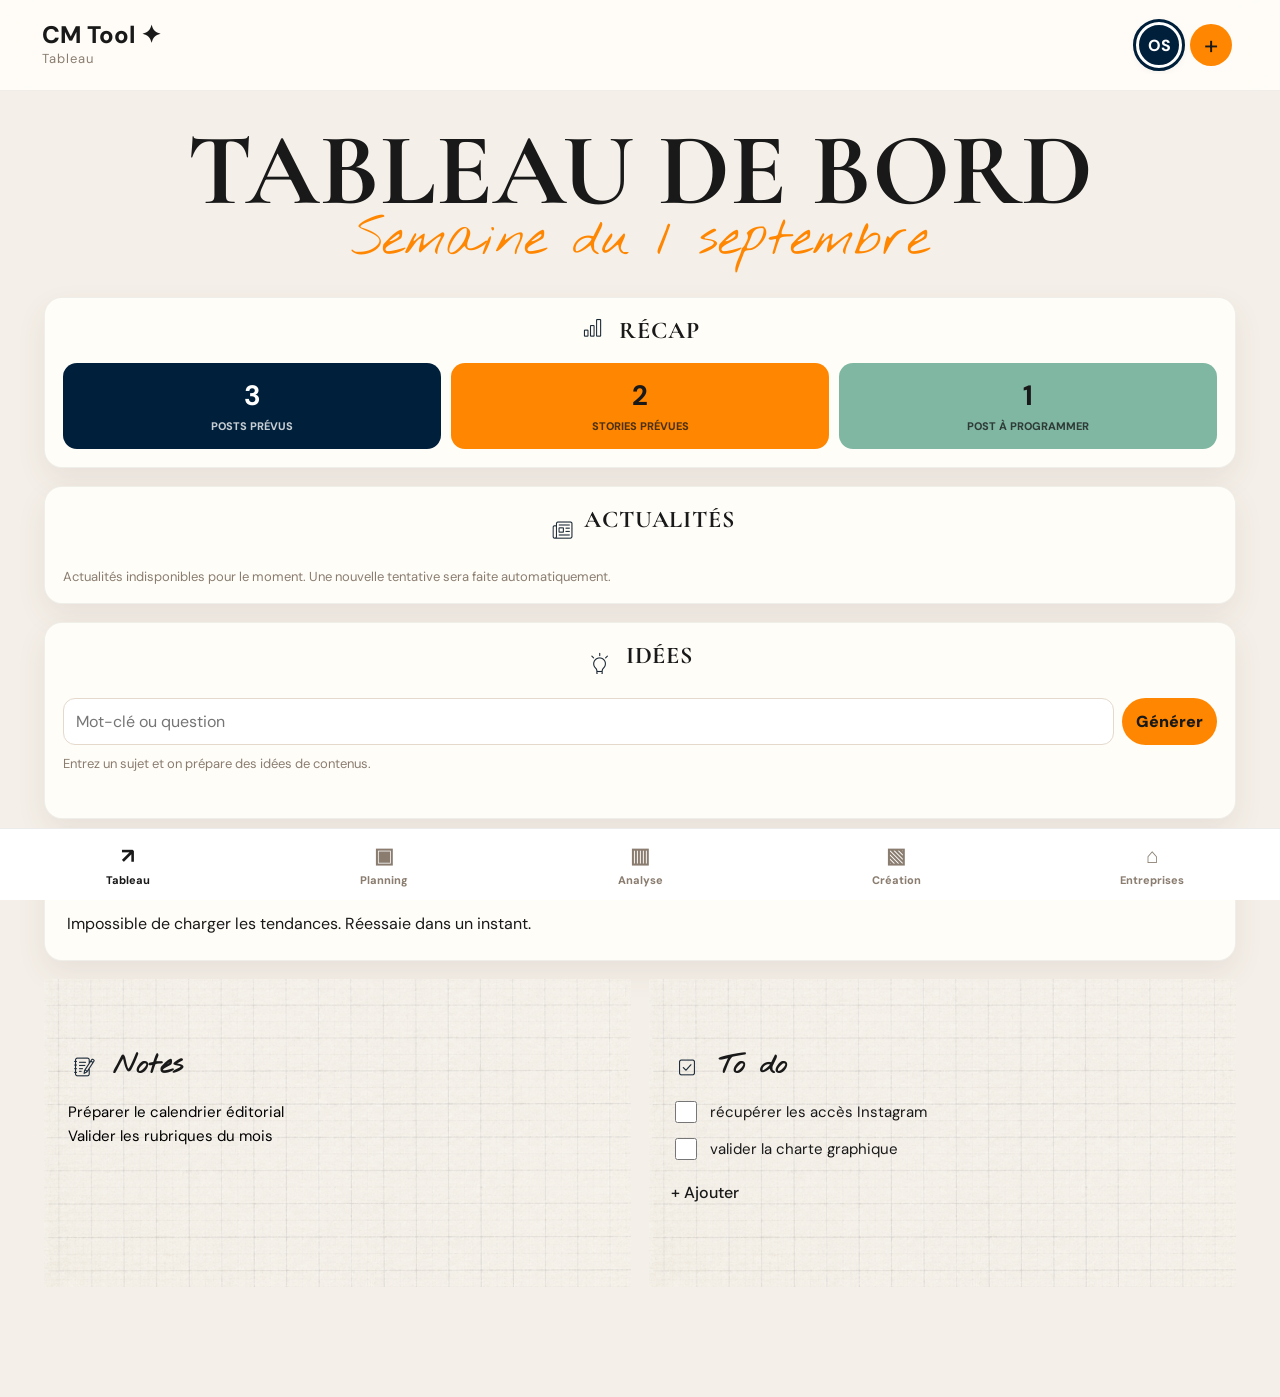
==== index.html @ 56afc74e "Connect ideas and screenshot analysis to authenticated Cloud Run API" ====
<!doctype html>
<html lang="fr">
<head>
  <meta charset="utf-8">
  <meta name="viewport" content="width=device-width, initial-scale=1, viewport-fit=cover">
  <title>CM Tool - Cliente V1</title>
  <link rel="preconnect" href="https://fonts.googleapis.com">
  <link rel="preconnect" href="https://fonts.gstatic.com" crossorigin>
  <link href="https://fonts.googleapis.com/css2?family=Bebas+Neue&family=Cormorant+Garamond:wght@500;600;700&family=DM+Sans:wght@400;500;700;800&family=Nothing+You+Could+Do&display=swap" rel="stylesheet">
  <style>
    :root{
      --cream:#f4efe8;
      --paper:#fffdf8;
      --ink:#19130f;
      --muted:#8a7d70;
      --line:#e5d9cc;
      --accent:#d2740b;
      --accent2:#f36f65;
      --green:#5c6f4d;
      --radius:18px;
      --nav:72px;
    }
    *{box-sizing:border-box}
    body{margin:0;background:var(--cream);color:var(--ink);font-family:"DM Sans",sans-serif;min-height:100dvh}
    button,input,textarea,select{font:inherit}
    button{cursor:pointer}
    .app{min-height:100dvh;padding-bottom:calc(var(--nav) + env(safe-area-inset-bottom))}
    .topbar{position:sticky;top:0;z-index:30;background:rgba(255,253,248,.92);backdrop-filter:blur(18px);border-bottom:1px solid rgba(0,0,0,.06);padding:16px clamp(16px,4vw,42px);display:flex;align-items:center;gap:16px;justify-content:space-between}
    .brand strong{display:block;font-size:24px;line-height:1;font-weight:800}
    .brand span{font-family:"DM Sans",monospace;color:var(--muted);font-size:13px;letter-spacing:.08em}
    .client-switcher{display:flex;align-items:center;gap:8px;overflow:auto;max-width:56vw}
    .client-pill{width:46px;height:46px;border-radius:50%;border:3px solid transparent;background:#ddd;color:#fff;font-weight:800;display:grid;place-items:center;flex:0 0 auto;box-shadow:0 2px 10px rgba(0,0,0,.08)}
    .client-pill.active{border-color:#fff;outline:3px solid var(--accent)}
    .add-client{width:42px;height:42px;border-radius:50%;border:1px dashed var(--accent);background:#fff;color:var(--accent);font-size:26px;line-height:1}
    .page{display:none;padding:22px clamp(16px,4vw,44px) 38px}
    .page.active{display:block}
    .hero-title{margin:16px 0 22px;text-align:center}
    .hero-title h1{font-family:"Cormorant Garamond",serif;font-size:clamp(52px,8vw,104px);letter-spacing:0;margin:0;line-height:.82;text-transform:uppercase}
    .hero-title p{font-family:"Nothing You Could Do",cursive;color:var(--accent2);font-size:clamp(28px,5vw,52px);margin:-8px 0 0}
    .grid{display:grid;gap:18px}
    .dashboard-grid{grid-template-columns:minmax(0,1fr);align-items:start}
    .dashboard-grid>div{min-width:0}
    .idea-config{display:none}
    .news-chip{display:flex;flex-direction:column;gap:8px;text-decoration:none;flex:0 0 290px;white-space:normal!important}
    .news-chip small{font-weight:400;font-size:12px}
    .news-title{display:flex;align-items:flex-start;gap:8px;border:1px solid currentColor;border-radius:8px;padding:8px 10px;font-size:14px;line-height:1.4;overflow-wrap:anywhere}
    .news-icon{flex:0 0 18px;font-size:18px;line-height:1.1}
    .news-description{font-size:13px;font-weight:400;line-height:1.5;overflow-wrap:anywhere}
    .news-chip:focus-visible{outline:2px solid var(--accent);outline-offset:2px}
    .news-status{font-size:13px;color:var(--muted);margin:10px 0 0}
    .card{background:var(--paper);border:1px solid rgba(0,0,0,.06);border-radius:var(--radius);padding:18px;box-shadow:0 12px 30px rgba(88,66,45,.08)}
    .card h2,.card h3{font-family:"Cormorant Garamond",serif;text-transform:uppercase;letter-spacing:.04em;margin:0 0 14px;text-align:center;font-size:24px}
    .recap{display:grid;grid-template-columns:repeat(3,1fr);gap:10px}
    .metric{background:#efe6de;border-radius:14px;padding:14px;text-align:center}
    .metric strong{display:block;font-size:28px;color:var(--accent)}
    .metric span{font-size:11px;text-transform:uppercase;color:var(--muted);font-weight:800}
    .news-row{display:flex;gap:10px;overflow:auto;padding-bottom:5px}
    .news-chip{white-space:nowrap;border-radius:8px;padding:10px 14px;background:#f3dfcd;color:#67472c;font-weight:800;font-size:14px}
    .ideas-box{display:grid;gap:10px}
    .idea-actions{display:grid;grid-template-columns:1fr auto;gap:8px}
    .idea-status{min-height:18px;color:var(--muted);font-size:12px;font-weight:700}
    .idea-results{display:grid;gap:9px}
    .idea-config{border-top:1px dashed rgba(0,0,0,.14);padding-top:8px}
    .idea-config summary{cursor:pointer;color:var(--muted);font-size:12px;font-weight:900;text-transform:uppercase}
    .idea-config .input{margin-top:8px;font-size:12px}
    .idea-card{background:#f3dfcd;border-radius:14px;padding:12px;color:#3d2d21}
    .idea-card h3{font-family:"DM Sans";font-size:14px;text-transform:none;text-align:left;margin:0 0 6px;line-height:1.15}
    .idea-card p{font-size:12px;color:#6b5848;margin:0 0 10px;line-height:1.25}
    .idea-card .small-btn{padding:8px 11px;font-size:12px;background:var(--accent)}
    .trend-strip{display:flex;gap:14px;overflow:auto;padding:10px 4px 8px}
    .trend-card{min-width:218px;background:#fff;border-radius:16px;padding:8px;position:relative;box-shadow:0 10px 26px rgba(0,0,0,.1)}
    .trend-card img{width:100%;height:112px;object-fit:cover;border-radius:12px;display:block}
    .trend-num{position:absolute;top:0;left:12px;transform:translateY(-35%);width:32px;height:32px;border-radius:50%;background:var(--green);color:#fff;display:grid;place-items:center;font-weight:900}
    .trend-card h3{text-align:left;font-family:"DM Sans";font-size:15px;text-transform:none;line-height:1.12;margin:12px 4px 8px}
    .trend-meta{display:flex;gap:6px;flex-wrap:wrap;margin:0 4px 10px}
    .social{display:inline-flex;align-items:center;gap:5px;background:#8b7563;color:#fff;border-radius:999px;padding:5px 8px;font-size:11px;font-weight:800}
    .social img{width:14px;height:14px;object-fit:contain;border-radius:0}
    .small-btn{border:none;border-radius:999px;background:#f6b25c;color:#fff;font-weight:900;padding:10px 14px}
    .notes-pair{display:grid;grid-template-columns:1fr 1fr;gap:18px}
    .paper-note{position:relative;min-height:260px;background:#fbf7ef url("assets/company-note-paper-v2.png") center/cover;border-radius:2px;padding:40px 22px 24px;overflow:hidden}
    .paper-note h3{font-size:27px;margin-bottom:14px}
    .paper-note textarea{width:100%;height:160px;border:none;background:transparent;resize:none;font-family:"Nothing You Could Do",cursive;font-size:24px;line-height:1.4;outline:none}
    .todo-line{display:flex;align-items:center;gap:10px;font-family:"Nothing You Could Do",cursive;font-size:23px;margin:9px 0}
    .todo-line input{width:22px;height:22px}
    .planner-tabs{display:flex;justify-content:center;gap:8px;margin:8px 0 18px}
    .tab{border:1px solid var(--line);background:#fff;border-radius:999px;padding:10px 16px;font-weight:800;color:var(--muted)}
    .tab.active{background:var(--accent);color:#fff;border-color:var(--accent)}
    .day-planner{display:grid;grid-template-columns:repeat(4,1fr);gap:14px}
    .plan-col{background:#fff;border-radius:16px;padding:14px;min-height:230px;border:1px solid var(--line)}
    .plan-col h3{text-align:left;margin-bottom:10px}
    .plan-item{background:#f5b94c;color:#fff;border-radius:8px;padding:8px 10px;margin-bottom:8px;font-weight:800;font-size:14px}
    .plan-item.rdv{background:#7f87c8}.plan-item.story{background:#f19aa3}.plan-item.video{background:#638c74}
    .add-bar{display:grid;grid-template-columns:1fr 1fr 1fr auto;gap:8px;margin:16px 0}
    .input{border:1px solid var(--line);border-radius:12px;background:#fff;padding:12px;min-width:0}
    .analysis-shell{max-width:1180px;margin:0 auto}
    .upload-zone{background:#e8ded5;border-radius:18px;padding:16px;margin-bottom:16px}
    .report-strip{display:grid;gap:22px}
    .report-slide{position:relative;aspect-ratio:16/9;background:#fff;margin:0 auto;width:min(100%,980px);overflow:hidden;border-radius:4px;box-shadow:0 18px 42px rgba(0,0,0,.14);color:#00354d}
    .report-bar{height:64px;background:#00354d;display:flex;align-items:center;padding:0 28px}
    .report-logo{max-width:230px;max-height:42px;object-fit:contain;filter:brightness(0) invert(1)}
    .report-body{padding:28px 38px}
    .report-title{font-size:44px;line-height:.95;font-weight:900;color:#f78913;margin:0 0 18px}
    .report-title em{font-size:24px}
    .report-cover{display:grid;grid-template-columns:1.15fr .85fr;height:calc(100% - 64px);align-items:center}
    .cover-pill{border:3px solid #00354d;border-radius:999px;padding:18px 36px;text-align:center;font-size:42px;font-weight:900;letter-spacing:.03em}
    .cover-month{font-size:34px;text-align:center;margin:20px 0 26px}
    .cover-tag{display:inline-block;background:#f78913;color:#fff;border-radius:18px;transform:rotate(-2deg);padding:18px 34px;font-size:43px;font-style:italic}
    .cover-phone{width:210px;height:360px;border:14px solid #2d3740;border-radius:34px;transform:rotate(-7deg);background:linear-gradient(#fff,#f5f5f5);justify-self:center;box-shadow:0 16px 26px rgba(0,0,0,.18);display:grid;place-items:center;text-align:center;font-weight:900;color:#00354d;padding:16px}
    .report-metrics{display:grid;grid-template-columns:1fr 1fr;gap:40px 62px}
    .report-stat strong{font-size:64px;line-height:1;color:#00354d;margin-right:10px}
    .report-stat b{font-size:22px;color:#00354d}
    .report-stat p{font-size:19px;line-height:1.25;margin:14px 0 0;color:#00354d}
    .report-stat .green{color:#00b765;font-weight:900}
    .report-kpis{display:grid;grid-template-columns:1fr 1fr;gap:30px 56px}
    .report-kpi strong{font-size:58px;line-height:1;color:#00354d;margin-right:8px}
    .report-kpi b{font-size:22px}
    .report-kpi ul{font-size:19px;line-height:1.35;margin:18px 0 0}
    .report-posts{display:grid;grid-template-columns:repeat(3,1fr);gap:24px;margin-top:14px}
    .report-post{border:2px solid #00354d;min-height:330px;padding:14px 12px 12px;position:relative;background:#fff}
    .report-post-top{display:flex;align-items:center;gap:8px;font-weight:800;margin-bottom:12px;font-size:13px}
    .report-post-top img{width:34px;height:34px;object-fit:contain}
    .report-post-image{height:150px;background:#d9e8f2;border-radius:2px;display:grid;place-items:center;color:#00354d;font-weight:900;text-align:center;padding:10px}
    .views-badge{position:absolute;top:66px;left:50%;transform:translateX(-50%);background:#00354d;color:#fff;border-radius:999px;padding:6px 14px;font-size:20px;font-weight:900;font-style:italic;white-space:nowrap}
    .post-name{display:inline-block;background:#f78913;color:#fff;border-radius:999px;padding:7px 12px;font-size:14px;font-style:italic;margin:10px 0}
    .post-numbers{color:#f78913;font-weight:800;font-size:13px;line-height:1.55}
    .report-comment{display:grid;grid-template-columns:1fr 1fr;gap:24px}
    .comment-box{border-left:8px solid #f78913;background:#f7f3ee;border-radius:10px;padding:22px;font-size:22px;line-height:1.35}
    .report-editable{outline:none;border-radius:6px}
    .report-editable:focus{box-shadow:0 0 0 2px rgba(247,137,19,.45);background:rgba(247,137,19,.06)}
    .creation-layout{display:grid;grid-template-columns:minmax(280px,420px) 1fr;gap:18px;align-items:start}
    .tools{display:flex;flex-wrap:wrap;gap:8px;background:#fff;border-radius:18px;padding:14px}
    .canvas-wrap{display:grid;place-items:center;min-height:calc(100dvh - 210px)}
    .canvas{position:relative;background:linear-gradient(135deg,#bcecff,#ffd0e8 45%,#fff2a9);width:min(72vw,520px);aspect-ratio:4/5;overflow:hidden;box-shadow:0 16px 44px rgba(0,0,0,.2);touch-action:none}
    .canvas.reel{aspect-ratio:9/16;width:min(56vw,380px)}
    .element{position:absolute;left:20%;top:20%;transform-origin:center;user-select:none;touch-action:none}
    .element.selected{outline:2px dashed rgba(255,255,255,.9);outline-offset:4px}
    .element .x{position:absolute;right:-14px;top:-14px;width:26px;height:26px;border-radius:50%;border:0;background:#111;color:#fff;display:none}
    .element.selected .x{display:block}
    .el-img img{width:180px;display:block;filter:drop-shadow(0 10px 10px rgba(0,0,0,.28))}
    .el-text{font-family:"Bebas Neue";font-size:44px;color:#fff;text-align:center;text-shadow:0 4px 0 rgba(0,0,0,.45),0 8px 18px rgba(0,0,0,.4);min-width:110px}
    .company-layout{display:grid;grid-template-columns:repeat(2,minmax(0,1fr));gap:14px;max-width:880px;margin:0 auto}
    .pin-card{break-inside:avoid;background:#fff;border-radius:18px;overflow:hidden;box-shadow:0 10px 22px rgba(0,0,0,.08)}
    .pin-card img{width:100%;height:auto;display:block}
    .company-logo-card{padding:18px;display:grid;place-items:center;min-height:120px}
    .company-logo-card img{max-width:78%;max-height:110px;object-fit:contain}
    .company-note-card{grid-column:span 1;background:#fff;padding:12px}
    .company-note-inner{background:url("assets/company-note-paper-v2.png") center/cover;min-height:220px;padding:34px 22px;border-radius:8px}
    .company-note-inner textarea{border:none;background:transparent;width:100%;height:150px;resize:none;outline:none;font-family:"Nothing You Could Do";font-size:24px}
    .company-note-preview{font-family:"Nothing You Could Do";font-size:23px;line-height:1.35;white-space:pre-line;max-height:132px;overflow:hidden}
    .note-more{border:0;background:rgba(255,255,255,.72);border-radius:999px;padding:4px 13px;margin-top:8px;font-weight:900;color:var(--accent);box-shadow:0 4px 12px rgba(0,0,0,.08)}
    .large-textarea{width:100%;min-height:360px;border:1px solid var(--line);border-radius:16px;background:#fff;padding:16px;resize:vertical;line-height:1.5;outline:none}
    .swatches{display:flex;gap:12px;justify-content:center;padding:20px;flex-wrap:wrap}
    .swatch{width:54px;height:54px;border-radius:50%;border:0}
    .keyword-card{padding:24px;background:var(--accent);color:#fff;text-align:center}
    .keyword-card h3{color:#fff}
    .keyword-list{display:flex;gap:8px;justify-content:center;flex-wrap:wrap}
    .keyword-list span{background:rgba(255,255,255,.18);border-radius:999px;padding:8px 12px;font-weight:900;font-size:13px}
    .content-sheet{width:min(820px,calc(100% - 24px));max-height:90dvh;padding:24px;border:0;border-radius:8px;background:#fff;box-sizing:border-box;overflow:auto}
    .content-sheet::backdrop{background:#0006}
    .legacy-sheet{background:#f7f3ed;width:min(680px,calc(100% - 24px))}
    .legacy-sheet header{margin-bottom:14px}.legacy-hero{background:#9a3f4a;border-radius:14px;padding:16px;margin-bottom:12px;color:white}
    .legacy-top{display:flex;justify-content:space-between;gap:12px;align-items:flex-start}.legacy-top h2{font-size:18px;line-height:1.3;overflow-wrap:anywhere}
    .legacy-top button{background:#bd6809;color:#fff;border:0;border-radius:20px;padding:7px 11px;white-space:nowrap}
    .legacy-progress{display:flex;justify-content:space-between;margin-top:16px}.legacy-progress span{font-size:10px;opacity:.55;display:flex;align-items:center;flex-direction:column;gap:5px}.legacy-progress i{display:block;width:8px;height:8px;border:2px solid #fff8;border-radius:50%}.legacy-progress .active{opacity:1}.legacy-progress .active i{background:white}
    .legacy-grid{display:grid;grid-template-columns:repeat(2,minmax(0,1fr));gap:10px;margin-bottom:12px}
    .legacy-block{padding:14px 13px;border-radius:14px;color:#fff;min-width:0}.legacy-block.music{background:#2f4731}.legacy-block.caption{background:#bd6809}.legacy-block.capcut{background:#9a3f4a}.legacy-block.story{background:#3d1419}
    .legacy-sheet label{display:block;font-size:11px;font-weight:700}.legacy-sheet textarea{display:block;width:100%;box-sizing:border-box;font:inherit;font-size:13px;line-height:1.5;resize:vertical;margin-top:8px;border:1px solid #ddd;border-radius:5px;padding:8px;color:#222;background:#fff}
    .legacy-block textarea{background:transparent;color:white;border-color:#ffffff55}.legacy-block button{display:block;width:100%;margin-top:8px;padding:7px;border:0;border-radius:8px;background:#0003;color:#fff;cursor:pointer}
    .legacy-full,.legacy-plans{background:#fff;border:1.5px solid #e0d9d2;border-radius:14px;padding:14px 16px;margin-bottom:12px}.legacy-plans h3{font-size:12px;margin:0 0 12px}
    .legacy-plan{display:flex;align-items:flex-start;gap:12px;background:#f7f3ed;border-radius:10px;padding:11px;margin-bottom:8px}.legacy-plan>div{min-width:0;flex:1}.legacy-plan input{width:24px;height:24px;accent-color:#bd6809;flex-shrink:0}.legacy-plan textarea{margin:0}.legacy-plan select{margin-top:6px;max-width:100%;border:0;background:transparent;font-size:11px}
    .content-sheet header,.content-sheet footer{display:flex;justify-content:space-between;align-items:center;gap:12px}
    .content-sheet h2{margin:0;font-size:26px}.content-sheet header p{margin:8px 0 20px}
    .content-fields{display:grid;grid-template-columns:minmax(0,1fr);gap:16px}
    .content-fields label{display:flex;flex-direction:column;gap:6px;font-size:14px;min-width:0}
    .content-fields input,.content-fields textarea,.content-fields select{width:100%;min-width:0;box-sizing:border-box;font:inherit;border:1px solid #ccc;border-radius:5px;padding:10px;background:#fff;color:#222}
    .content-fields textarea{resize:vertical}.content-fields [data-formats]{display:contents}.content-fields [hidden]{display:none!important}
    .content-sheet footer{margin-top:20px;justify-content:flex-end}.content-error{color:#a32020}
    .content-calendar.month{display:grid;grid-template-columns:repeat(7,minmax(0,1fr));background:#fff}
    .content-day{min-width:0;padding:8px;border:1px solid #eee;overflow-wrap:anywhere}.content-day .plan-item{font:inherit;font-size:13px;overflow-wrap:anywhere;margin-top:8px}
    .content-calendar.week .content-day{display:grid;grid-template-columns:100px minmax(0,1fr);gap:16px}
    @media(max-width:600px){.content-fields{grid-template-columns:1fr}.content-sheet{padding:16px}.content-calendar.month{min-width:600px}#planning-view{overflow-x:auto}.content-calendar.week .content-day{grid-template-columns:65px minmax(0,1fr)}}
    .modal-backdrop{position:fixed;inset:0;background:rgba(25,19,15,.38);display:none;align-items:center;justify-content:center;z-index:90;padding:18px}
    .modal-backdrop.open{display:flex}
    .client-modal{width:min(720px,100%);max-height:min(86dvh,760px);overflow:auto;background:#fffdf8;border-radius:22px;padding:22px;box-shadow:0 24px 70px rgba(0,0,0,.28)}
    .modal-head{display:flex;align-items:flex-start;justify-content:space-between;gap:12px;margin-bottom:14px}
    .modal-head h2{font-family:"Cormorant Garamond";font-size:36px;line-height:1;margin:0;text-transform:uppercase}
    .modal-close{width:38px;height:38px;border-radius:50%;border:0;background:#efe6de;font-size:24px}
    .modal-grid{display:grid;grid-template-columns:1fr 1fr;gap:12px}
    .field{display:grid;gap:6px}
    .field.full{grid-column:1/-1}
    .field label{font-size:12px;font-weight:900;text-transform:uppercase;color:var(--muted)}
    .file-input{background:#fff;border:1px dashed var(--line);border-radius:14px;padding:14px;color:var(--muted)}
    .modal-colors{display:flex;gap:10px}
    .modal-colors input{width:54px;height:54px;border-radius:50%;border:0}
    .modal-actions{display:flex;justify-content:flex-end;gap:10px;margin-top:16px}
    .bottom-nav{position:fixed;bottom:0;left:0;right:0;height:var(--nav);background:#fff;border-top:1px solid rgba(0,0,0,.08);display:grid;grid-template-columns:repeat(5,1fr);z-index:40;padding-bottom:env(safe-area-inset-bottom)}
    .nav-btn{border:none;background:transparent;color:var(--muted);font-size:11px;font-weight:800;display:grid;place-items:center;align-content:center;gap:3px}
    .nav-btn.active{color:var(--accent)}
    .nav-btn span:first-child{font-size:21px}
    @media(max-width:800px){
      .topbar{padding:14px 16px}.client-switcher{max-width:52vw}.client-pill{width:38px;height:38px;font-size:12px}
      .page{padding:14px 14px 28px}.dashboard-grid,.creation-layout{grid-template-columns:1fr}.recap{grid-template-columns:repeat(3,minmax(0,1fr))}
      .day-planner{grid-template-columns:1fr}.add-bar{grid-template-columns:1fr 1fr}.add-bar button{grid-column:span 2}
      .notes-pair{grid-template-columns:1fr 1fr;gap:10px}.paper-note{min-height:220px;padding:34px 14px 18px}.paper-note textarea,.todo-line{font-size:20px}
      .report-slide{width:100%;aspect-ratio:16/9;min-height:0}.report-bar{height:34px;padding:0 14px}.report-logo{max-width:150px;max-height:23px}.report-body{padding:14px 18px}.report-cover{grid-template-columns:1.1fr .9fr;gap:12px}.cover-pill{font-size:19px;padding:8px 12px;border-width:2px}.cover-month{font-size:18px;margin:10px 0 14px}.cover-tag{font-size:19px;padding:9px 14px;border-radius:10px}.cover-phone{width:92px;height:160px;border-width:7px;border-radius:18px;font-size:10px}.report-title{font-size:24px;margin-bottom:10px}.report-title em{font-size:14px}.report-metrics,.report-kpis{grid-template-columns:1fr 1fr;gap:14px 20px}.report-stat strong,.report-kpi strong{font-size:30px}.report-stat b,.report-kpi b{font-size:12px}.report-stat p,.report-kpi ul{font-size:10px;margin-top:7px}.report-posts{grid-template-columns:repeat(3,1fr);gap:8px;margin-top:6px}.report-post{min-height:190px;padding:7px 5px;border-width:1px}.report-post-top{font-size:8px;margin-bottom:7px;gap:4px}.report-post-top img{width:18px;height:18px}.report-post-image{height:74px;font-size:9px;padding:5px}.views-badge{top:38px;font-size:10px;padding:3px 7px}.post-name{font-size:8px;padding:4px 6px;margin:6px 0}.post-numbers{font-size:8px;line-height:1.35}.report-comment{grid-template-columns:1fr 1fr;gap:10px}.comment-box{font-size:12px;padding:12px;border-left-width:4px}
      .canvas{width:100%;max-width:430px}.canvas.reel{width:min(76vw,330px)}
      .company-layout{grid-template-columns:1fr 1fr;gap:10px}.company-note-card{grid-column:span 1}.company-note-inner{min-height:170px;padding:22px 14px}.company-note-inner textarea{font-size:20px}
      .modal-grid{grid-template-columns:1fr}.client-modal{padding:18px}.modal-actions{flex-direction:column}.modal-actions button{width:100%}
      .swatch{width:42px;height:42px}.hero-title h1{font-size:48px}.hero-title p{font-size:30px}
    }

    /* Company palette: readable text stays neutral; accents follow the company. */
    :root{--ink:#191919}
    .hero-title p{color:var(--client-2)}
    .small-btn,.tab.active{background:var(--client-2);color:var(--on-client-2);border-color:var(--client-2)}
    .add-client{background:var(--client-2);color:var(--on-client-2);border:0}
    .metric{background:color-mix(in srgb,var(--client-3) 25%,var(--paper))}
    .metric strong,.nav-btn.active{color:var(--ink)}
    .news-chip{background:color-mix(in srgb,var(--client-3) 20%,var(--paper));color:var(--ink)}
    .idea-card{background:color-mix(in srgb,var(--client-1) 9%,var(--paper));color:var(--ink)}
    .idea-card p{color:var(--ink)}
    .idea-card .small-btn{background:var(--client-1);color:var(--on-client-1)}
    .news-title{align-items:center;border-color:color-mix(in srgb,var(--client-3) 55%,transparent)}
    .heading-picto{margin-right:9px}
    .swatches{background:none;box-shadow:none;align-self:center;padding:16px 0;gap:14px}
    input.swatch,.modal-colors input{appearance:none;-webkit-appearance:none;width:48px;height:48px;min-width:0;flex:0 0 48px;padding:0;border:0;border-radius:50%;overflow:hidden;background:transparent;cursor:pointer}
    input.swatch::-webkit-color-swatch-wrapper,.modal-colors input::-webkit-color-swatch-wrapper{padding:0}
    input.swatch::-webkit-color-swatch,.modal-colors input::-webkit-color-swatch{border:0;border-radius:50%}
    input.swatch::-moz-color-swatch,.modal-colors input::-moz-color-swatch{border:0;border-radius:50%}
    input.swatch:focus-visible{outline:2px solid var(--ink);outline-offset:4px}
    @media(max-width:600px){.swatches{gap:10px}input.swatch{width:36px;height:36px;flex-basis:36px}}

    .metric:nth-child(3n+1),.news-chip:nth-child(3n+1){--tile-color:var(--client-1);--tile-ink:var(--on-client-1)}
    .metric:nth-child(3n+2),.news-chip:nth-child(3n+2){--tile-color:var(--client-2);--tile-ink:var(--on-client-2)}
    .metric:nth-child(3n),.news-chip:nth-child(3n){--tile-color:var(--client-3);--tile-ink:var(--on-client-3)}
    .metric,.news-chip{background:var(--tile-color);color:var(--tile-ink)}
    .metric strong,.metric span{color:var(--tile-ink)}
    .metric span{opacity:.78}
    .news-title{border-color:color-mix(in srgb,var(--tile-ink) 30%,transparent)}
    .idea-results[hidden],#ideas-toggle[hidden]{display:none}
    #ideas-toggle{justify-self:start;background:transparent;color:var(--ink);border:1px solid var(--line)}
    .legacy-hero,.legacy-block{color:var(--ink)}
    .legacy-hero,.legacy-block.capcut{background:color-mix(in srgb,var(--client-1) 22%,var(--paper))}
    .legacy-block.music,.legacy-block.story{background:color-mix(in srgb,var(--client-3) 35%,var(--paper))}
    .legacy-block.caption{background:color-mix(in srgb,var(--client-2) 28%,var(--paper))}
    .legacy-top button,.legacy-block button{background:var(--client-2);color:var(--on-client-2)}
    .legacy-block textarea{color:var(--ink);border-color:#19191930;background:#ffffff55}
    .legacy-progress i{border-color:var(--ink)}
    .legacy-progress .active i{background:var(--ink)}
    .legacy-plan{background:color-mix(in srgb,var(--client-3) 15%,var(--paper))}
    .legacy-plan input{accent-color:var(--client-2)}

    .legacy-hero,.legacy-block.capcut{background:var(--client-1);color:var(--on-client-1)}
    .legacy-block.music,.legacy-block.story{background:var(--client-3);color:var(--on-client-3)}
    .legacy-block.caption{background:var(--client-2);color:var(--on-client-2)}
    .legacy-sheet textarea,.legacy-block textarea{background:transparent;color:inherit;border:0;border-radius:0;padding:8px 0;box-shadow:none;outline:none}
    .legacy-sheet textarea:focus-visible{outline:1px dashed currentColor;outline-offset:3px}
    .legacy-full,.legacy-plans{border:0}
    .legacy-plan{background:transparent;border:0;padding:10px 0}
    .legacy-block button{background:transparent;color:inherit;text-align:left;padding:7px 0;text-decoration:underline;text-underline-offset:3px;width:auto}
    .legacy-progress{display:grid;grid-template-columns:repeat(4,1fr);position:relative;gap:0;margin-top:24px;padding-top:0}
    .legacy-progress::before,.legacy-progress::after{content:'';position:absolute;top:6px;left:12.5%;height:3px;background:currentColor;width:75%;opacity:.22}
    .legacy-progress::after{width:calc(var(--progress) * .75);opacity:1}
    .legacy-progress button{position:relative;z-index:1;background:transparent;border:0;color:inherit;font-size:11px;padding:0 2px;display:flex;align-items:center;flex-direction:column;gap:10px;cursor:pointer}
    .legacy-progress button i{width:15px;height:15px;border-radius:50%;border:2px solid currentColor;background:var(--client-1)}
    .legacy-progress button.active i{background:currentColor}
    .legacy-progress button[aria-current="step"]{font-weight:900}
    .legacy-progress button:focus-visible{outline:1px dashed currentColor;outline-offset:4px}
    .photo-add{background:transparent;color:var(--ink);font-weight:500;justify-self:start;padding:10px 0;border-radius:0}
    .photo-add:hover{text-decoration:underline;text-underline-offset:4px}

    .plan-item{background:var(--client-1);color:var(--on-client-1)}
    .plan-item[data-format="Story"]{background:var(--client-2);color:var(--on-client-2)}
    .plan-item[data-format="Vidéo"]{background:var(--client-3);color:var(--on-client-3)}
    .plan-item[data-format="Rdv"]{background:var(--client-1);color:var(--on-client-1)}
    .quiet-add{border:0;background:transparent;color:var(--ink);padding:10px 0;font-weight:500;border-radius:0}
    .quiet-add:hover{text-decoration:underline;text-underline-offset:4px}
    .column-add{font-size:24px;padding:4px 10px}
    .news-title{border:0;padding:0;text-transform:uppercase}
    .news-chip:nth-child(3n+1) .news-title{color:var(--client-3)}
    .news-chip:nth-child(3n+2) .news-title{color:var(--client-1)}
    .news-chip:nth-child(3n) .news-title{color:var(--client-2)}
    .original-picto{display:inline-block;width:32px;height:32px;background:url('assets/pictos-original.png');background-size:600% 400%;vertical-align:middle;flex:0 0 32px}
    .news-chip:nth-child(3n+1) .original-picto{filter:var(--picto-filter-1)}
    .news-chip:nth-child(3n+2) .original-picto{filter:var(--picto-filter-2)}
    .news-chip:nth-child(3n) .original-picto{filter:var(--picto-filter-3)}
    .plan-item.rdv-postit[data-format="Rdv"]{display:block;width:100%;padding:14px 12px 10px;margin:8px 0 12px;border:0;border-radius:0;text-align:left;background:#f8f4ef url('assets/rdv-note-paper.png') center/cover no-repeat;color:#36261c;box-shadow:1px 2px 5px #0002;transform:rotate(-1.2deg);transition:transform .15s;font-family:'Nothing You Could Do',cursive}
    .plan-item.rdv-postit:hover{transform:rotate(0deg) scale(1.02)}
    .rdv-postit-title{display:block;font-size:18px;font-weight:700;line-height:1.35;overflow-wrap:anywhere}
    .rdv-postit-client{display:block;font-size:14px;color:#6f5b4b;margin-top:5px}
    .rdv-postit-hint{display:block;font:11px 'DM Sans',sans-serif;color:#6f5b4b;margin-top:9px}
    .content-day .rdv-postit-title{font-size:14px}
    .rdv-postit-client{font-family:'DM Sans',sans-serif;font-size:12px;font-weight:400}
    .client-switcher{padding:6px;max-width:58vw}
    .keyword-add{background:rgba(255,255,255,.18);border:0;border-radius:999px;padding:8px 13px;color:inherit;font-weight:900;font-size:15px;line-height:1.2}
    .keyword-form{display:flex;gap:6px;max-width:100%;align-items:center}
    .keyword-form input{width:130px;min-width:0;border:0;border-bottom:1px solid currentColor;background:transparent;color:inherit;padding:8px;font:inherit}
    .keyword-form input::placeholder{color:inherit;opacity:.7}
    .news-chip>.original-picto{align-self:flex-start;width:38px;height:38px;flex-basis:38px;margin-bottom:2px}
    .news-theme{font-size:14px;letter-spacing:.05em;color:inherit}
    .news-description{text-transform:none;font-size:14px;line-height:1.5}
    .news-chip small{margin-top:auto;padding-top:8px}
    .notes-pair .paper-note h3{font-family:'Nothing You Could Do',cursive;text-transform:none;font-size:28px}
    .notes-pair .paper-note textarea,.notes-pair .todo-line{font-family:'DM Sans',sans-serif;font-size:15px;line-height:1.6}
    .palette-dialog{border:0;border-radius:18px;background:var(--paper);color:var(--ink);padding:22px;width:min(340px,90vw)}
    .palette-dialog::backdrop{background:#0004}
    .palette-dialog label{display:grid;gap:8px;margin:14px 0}
    .palette-dialog input[type=color]{width:100%;height:70px;border:0;padding:0;background:transparent}
    .palette-dialog p{font-size:13px;line-height:1.5}
    button.swatch{width:48px;height:48px;flex:0 0 48px;padding:0;cursor:pointer}
    #page-planning .paper-note h3{font-family:'Nothing You Could Do',cursive;text-transform:none;font-size:28px}
    #page-planning .paper-note textarea{font-family:'DM Sans',sans-serif;font-size:15px;line-height:1.6}
    .news-chip>.original-picto{align-self:center}
    .analysis-shell{position:relative;padding-left:190px;max-width:1400px}
    #analysis-tools{position:sticky;top:100px;float:left;margin-left:-190px;width:172px;background:var(--paper);padding:14px;border-radius:14px;display:grid;gap:8px;z-index:2}
    #analysis-tools button{background:transparent;border:1px solid var(--line);border-radius:8px;padding:8px;color:var(--ink);font-size:12px;text-align:left}
    #analysis-tools button:hover{background:#00008}#analysis-tools label{display:flex;justify-content:space-between;align-items:center;font-size:12px}
    #analysis-tools input[type=color]{width:34px;height:30px;padding:0;border:0}
    #analysis-tools p{font-size:11px;line-height:1.5;margin:4px 0}.ae-arrows{display:flex;gap:3px}.ae-arrows button{flex:1}
    .ae-selected{outline:2px dashed #2685cb!important;outline-offset:3px}.ae-page-selected{box-shadow:0 0 0 2px #2685cb,0 18px 42px #0002}
    @media(max-width:800px){.analysis-shell{padding-left:0}#analysis-tools{float:none;margin:0 0 18px;width:100%;position:relative;top:0;grid-template-columns:repeat(3,minmax(0,1fr))}#analysis-tools p{grid-column:1/-1}}
    .analysis-import{max-width:760px}.analysis-import>p{line-height:1.5;font-size:14px}.import-drop{display:block;border:1px dashed var(--accent);border-radius:12px;padding:20px;margin:16px 0}.import-drop input{display:block;margin-top:10px;max-width:100%}.import-previews{display:flex;gap:10px;overflow:auto;margin:12px 0}.import-previews img{height:140px;max-width:150px;object-fit:contain}.import-notice{color:var(--muted);font-size:12px!important}.import-row{display:grid;grid-template-columns:24px 1fr;gap:8px;padding:16px 0;border-top:1px solid var(--line)}.import-row textarea,.import-row p,.import-row small{grid-column:2}.import-row textarea{font:inherit;padding:8px;min-height:50px;border:1px solid var(--line);border-radius:8px;resize:vertical}.import-row p{font-size:12px;margin:0}.import-review pre{white-space:pre-wrap;font:12px 'DM Sans';max-height:240px;overflow:auto}
  </style>
<link rel="stylesheet" href="assets/studio/studio.css">
</head>
<body>
<div class="app">
  <header class="topbar">
    <div class="brand"><strong>CM Tool ✦</strong><span id="page-label">Tableau</span></div>
    <div class="client-switcher" id="client-switcher"></div>
  </header>

  <main>
    <section class="page active" id="page-dashboard">
      <div class="hero-title"><h1>Tableau de bord</h1><p id="week-title">Semaine du 1 septembre</p></div>
      <div class="grid dashboard-grid">
        <div class="card"><h2>Récap</h2><div class="recap" id="recap"></div></div>
        <div class="card"><h2>Actualités</h2><div class="news-row" id="news"></div><p class="news-status" id="news-status" role="status"></p></div>
        <div class="card ideas-box"><h2>Idées</h2><div class="idea-actions"><input class="input" id="idea-input" placeholder="Mot-clé ou question"><button class="small-btn" onclick="generateIdeas()">Générer</button></div><p style="color:var(--muted);font-size:13px;margin:0">Entrez un sujet et on prépare des idées de contenus.</p><details class="idea-config"><summary>Connexion Make</summary><input class="input" id="ideas-webhook" placeholder="Webhook Make pour OpenAI" onchange="saveIdeasConfig()"></details><div class="idea-status" id="idea-status"></div><button type="button" class="small-btn" id="ideas-toggle" aria-controls="idea-results" aria-expanded="false" onclick="toggleIdeas()" hidden>Afficher les idées</button><div class="idea-results" id="idea-results" hidden></div></div>
      </div>
      <div class="card" style="margin-top:18px"><h2>Tendances du moment 🔥</h2><div class="trend-strip" id="trends"></div></div>
      <div class="notes-pair" style="margin-top:18px">
        <div class="paper-note"><h3>Notes</h3><textarea id="personal-note" placeholder="Pensées, rappels, idées..."></textarea></div>
        <div class="paper-note"><h3>To do</h3><div id="todo-list"></div><button class="small-btn quiet-add" onclick="addTodo()">+ Ajouter</button></div>
      </div>
    </section>

    <section class="page" id="page-planning">
      <div class="hero-title"><h1>Planning</h1><p id="planning-title">Semaine du 1 septembre</p></div>
      <div class="planner-tabs"><button class="tab active" onclick="setPlanningView('day')">Jour</button><button class="tab" onclick="setPlanningView('week')">Semaine</button><button class="tab" onclick="setPlanningView('month')">Mois</button></div>
      <div class="add-bar">
        <select class="input" id="plan-type"><option>Post</option><option>Story</option><option>Vidéo</option><option>Rdv</option></select>
        <input class="input" id="plan-date" type="date">
        <input class="input" id="plan-title-input" placeholder="Titre">
        <button class="small-btn" onclick="addPlanItem()">Ajouter</button>
      </div>
      <div id="planning-view"></div>
      <div class="paper-note" style="margin-top:18px;min-height:170px"><h3>Notes planning</h3><textarea id="planning-note" placeholder="Notes du planning..."></textarea></div>
    </section>

    <section class="page" id="page-analysis">
      <div class="analysis-shell">
        <div class="upload-zone"><strong>Captures Instagram</strong><p style="margin:6px 0 0;color:var(--muted)">Ajoutez ici les captures ou chiffres reçus. Le modèle propre reste exportable au centre.</p></div>
        <div class="report-strip" id="analysis-report"></div>
        <button class="small-btn" style="display:block;margin:0 auto 18px">Exporter</button>
        <div class="paper-note"><h3>Mes notes personnelles</h3><textarea id="analysis-note" placeholder="Ce qui ne part pas au client..."></textarea></div>
      </div>
    </section>

    <section class="page" id="page-creation">
      <div class="hero-title"><h1>Création</h1><p>Créez et animez votre contenu</p></div>
      <div class="creation-layout">
        <div class="tools">
          <select class="input" id="format" onchange="setFormat(this.value)"><option value="post">Post 4:5</option><option value="reel">Réel / story 9:16</option></select>
          <button class="small-btn" onclick="addText()">Texte</button>
          <button class="small-btn" onclick="addLogo()">Logo</button>
          <button class="small-btn" onclick="addDemoImage()">Image</button>
          <input class="input" type="color" id="bg1" value="#bcecff" onchange="setBg()">
          <input class="input" type="color" id="bg2" value="#ffd0e8" onchange="setBg()">
        </div>
        <div class="canvas-wrap"><div class="canvas" id="canvas"></div></div>
      </div>
    </section>

    <section class="page" id="page-clients">
      <div class="hero-title"><h1>Entreprises</h1><p>Fiches personnalisables</p></div>
      <div class="company-layout" id="company-layout"></div>
    </section>
  </main>

  <nav class="bottom-nav">
    <button class="nav-btn active" onclick="showPage('dashboard')"><span>↗</span><span>Tableau</span></button>
    <button class="nav-btn" onclick="showPage('planning')"><span>▣</span><span>Planning</span></button>
    <button class="nav-btn" onclick="showPage('analysis')"><span>▥</span><span>Analyse</span></button>
    <button class="nav-btn" onclick="showPage('creation')"><span>▧</span><span>Création</span></button>
    <button class="nav-btn" onclick="showPage('clients')"><span>⌂</span><span>Entreprises</span></button>
  </nav>

  <div class="modal-backdrop" id="client-modal" onclick="closeClientModal(event)">
    <div class="client-modal" onclick="event.stopPropagation()">
      <div class="modal-head">
        <div>
          <h2>Nouvelle fiche client</h2>
          <p style="margin:6px 0 0;color:var(--muted)">Tout est facultatif, tu peux compléter la fiche plus tard.</p>
        </div>
        <button class="modal-close" onclick="closeClientModal()">×</button>
      </div>
      <div class="modal-grid">
        <div class="field">
          <label for="client-name-field">Nom du client</label>
          <input class="input" id="client-name-field" placeholder="Nom de l'entreprise">
        </div>
        <div class="field">
          <label for="client-logo-field">Logo</label>
          <input class="file-input" id="client-logo-field" type="file" accept="image/*">
        </div>
        <div class="field full">
          <label for="client-text-field">Texte de présentation</label>
          <textarea class="input" id="client-text-field" rows="4" placeholder="Présentation, ton, mots importants..."></textarea>
        </div>
        <div class="field">
          <label>Couleurs</label>
          <div class="modal-colors">
            <input type="color" id="client-color-1" value="#1f5f63">
            <input type="color" id="client-color-2" value="#7fb7a3">
            <input type="color" id="client-color-3" value="#d7a64b">
          </div>
        </div>
        <div class="field">
          <label for="client-photos-field">Photos</label>
          <input class="file-input" id="client-photos-field" type="file" accept="image/*" multiple>
        </div>
      </div>
      <div class="modal-actions">
        <button class="tab" onclick="closeClientModal()">Annuler</button>
        <button class="small-btn" onclick="saveClientFromModal()">Sauvegarder</button>
      </div>
    </div>
  </div>

  <div class="modal-backdrop" id="note-modal" onclick="closeNoteModal(event)">
    <div class="client-modal" onclick="event.stopPropagation()">
      <div class="modal-head">
        <div>
          <h2>Texte client</h2>
          <p style="margin:6px 0 0;color:var(--muted)">Présentation longue, modifiable à tout moment.</p>
        </div>
        <button class="modal-close" onclick="closeNoteModal()">×</button>
      </div>
      <textarea class="large-textarea" id="full-client-note"></textarea>
      <div class="modal-actions">
        <button class="tab" onclick="closeNoteModal()">Annuler</button>
        <button class="small-btn" onclick="saveFullClientNote()">Sauvegarder</button>
      </div>
    </div>
  </div>
</div>

<script src="assets/agency-logos.js"></script>
<script>
/* The access code is supplied by the user and is never bundled with the app. */
(()=>{
 const base='https://cm-tool-api-643107855979.europe-west1.run.app';
 let accessCode='',pending;
 function askCode(){
  if(pending)return pending;
  pending=new Promise(resolve=>{
   const dialog=document.createElement('dialog');dialog.className='content-sheet';
   dialog.innerHTML='<form method="dialog"><header><h2>Activer les fonctions IA</h2><button class="modal-close" value="cancel" aria-label="Fermer">×</button></header><p>Saisis le code d’accès fourni avec ton outil. Il reste actif jusqu’au rechargement de cette page.</p><label>Code d’accès<input name="code" type="password" autocomplete="off" required style="display:block;width:100%;padding:12px;margin:12px 0;box-sizing:border-box"></label><button class="small-btn" value="connect">Continuer</button></form>';
   dialog.querySelector('.modal-close').formNoValidate=true;
   dialog.addEventListener('close',()=>{const code=dialog.returnValue==='connect'?dialog.querySelector('input').value.trim():'';dialog.remove();pending=null;resolve(code)});
   document.body.append(dialog);dialog.showModal();dialog.querySelector('input').focus();
  });return pending;
 }
 window.cmApiFetch=async(path,options)=>{
  if(['localhost','127.0.0.1'].includes(location.hostname))return fetch(path,options);
  if(!accessCode)accessCode=await askCode();
  if(!accessCode)throw Error('Saisie du code annulée.');
  const response=await fetch(base+path,{...options,headers:{...options.headers,Authorization:'Bearer '+accessCode},signal:AbortSignal.timeout(230000)});
  if(response.status===401){accessCode='';throw Error('Code d’accès incorrect. Réessaie avec le code fourni.');}
  return response;
 };
})();
</script>
<script>
const OBSERVATOIRE_NOTE=`PRO BTP a créé L'Observatoire Santé pour accompagner toutes les personnes qui souhaitent devenir actrices de leur bien-être : comprendre, prévenir et agir sur leur santé au quotidien.

Le média propose des chroniques, interviews, vidéos et dossiers thématiques, en partenariat avec un réseau d'experts reconnus, des professionnels de santé, des journalistes spécialisés et de grands médias nationaux.

Chaque mois, un grand sujet de santé est traité avec une approche claire, rigoureuse et utile : maladies de l'intestin, commotions cérébrales, santé bucco-dentaire, microbiote, fertilité, mal de dos, addictions aux écrans, grossesse, santé mentale ou prévention au quotidien.

L'objectif éditorial : rendre l'information santé fiable, compréhensible et actionnable, avec des clés de lecture, des conseils pratiques et des solutions concrètes pour aider chacun à mieux prendre soin de soi.`;
const STORE='cmtool_client_v1_observatoire_note';
const IDEAS_CONFIG_STORE='cmtool_client_v1_ideas_config';
try{localStorage.removeItem(IDEAS_CONFIG_STORE)}catch(e){}
const today=new Date();
let state=load();
let currentClient=state.currentClient||state.clients[0].id;
let planningView='day';
let selectedEl=null, drag=null;

function defaults(){
  return {
    currentClient:'observatoire',
    clients:[
      {id:'observatoire',name:"L'Observatoire Santé",initials:'OS',logo:'assets/logo-observatoire-sante.png',colors:['#001f3a','#ff8600','#7fb7a3'],fonts:['Cormorant Garamond','DM Sans'],keywords:['SANTÉ','PRÉVENTION','BIEN-ÊTRE','EXPERTISE'],note:OBSERVATOIRE_NOTE,photos:[]}
    ],
    plans:[{type:'Post',date:iso(today),title:'Post prévention santé'},{type:'Story',date:iso(today),title:'Question/réponse audience'},{type:'Rdv',date:iso(today),title:'Point éditorial'}],
    notes:{personal:'Préparer le calendrier éditorial\nValider les rubriques du mois',planning:'',analysis:''},
    ideas:[],
    todos:[{text:'récupérer les accès Instagram',done:false},{text:'valider la charte graphique',done:false}],
    report:{
      period:'Avril 2026',
      range:'Du 1er au 30 avril 2026',
      subscribersTitle:'Abonnés',
      engagementTitle:'Engagement',
      postTitle:'Publications les plus performantes',
      conclusionTitle:'Lecture & recommandations',
      intro:'BILAN RS OBS',
      tag:'RÉSEAUX SOCIAUX',
      subscribers:[
        {value:'10 957',label:'Instagram',text:'420 nouveaux abonnés au cours des 30 derniers jours, soit +4%.'},
        {value:'14 233',label:'Facebook',text:'302 nouveaux abonnés au cours des 30 derniers jours, soit +2%.'},
        {value:'4 154',label:'YouTube',text:'47 nouveaux abonnés au cours des 30 derniers jours, soit +1,1%.'},
        {value:'1 116',label:'LinkedIn',text:'25 nouveaux abonnés au cours des 30 derniers jours, soit +2,3%.'}
      ],
      engagement:[
        {value:'415 000',label:'vues Instagram',items:'Comptes touchés : 24 407\nInteractions : 12 098\nVisites du profil : 1 190'},
        {value:'236 000',label:'vues Facebook',items:'Interactions : 1 527\n1 320 likes\n41 commentaires\n166 partages'},
        {value:'45 800',label:'vues YouTube',items:'Spectateurs : 16 000\nInteractions : 203'},
        {value:'7 850',label:'impressions LinkedIn',items:'Interactions : 212\n203 likes\n3 commentaires\n6 partages'}
      ],
      posts:[
        {views:'20 000 vues',gain:'+20 abonnés',name:"Trouble du spectre de l'autisme",stats:"62 Mentions J'aime\n4 commentaires\n38 enregistrements"},
        {views:'8 300 vues',gain:'+8 abonnés',name:'QDNS - Bons comportements sommeil',stats:"73 Mentions J'aime\n0 commentaire\n16 enregistrements"},
        {views:'6 300 vues',gain:'+10 abonnés',name:'Nouvel opus - Microbiote x INRAE',stats:"101 Mentions J'aime\n1 commentaire\n20 enregistrements"}
      ],
      conclusion:'Les contenus les plus pédagogiques et incarnés performent le mieux. Pour le mois suivant, privilégier les formats courts avec une promesse claire, une accroche dès la première seconde et un appel à interaction simple.'
    }
  };
}
function normalizeState(data){
  const base=defaults();
  const next=data&&Array.isArray(data.clients)?data:base;
  next.clients=(next.clients.length?next.clients:base.clients).map((c,i)=>{
    const name=c.name||`Client ${i+1}`;
    return {
      id:c.id||`client-${i+1}`,
      name,
      initials:c.initials||name.slice(0,2).toUpperCase(),
      logo:c.logo||'',
      colors:Array.isArray(c.colors)&&c.colors.length?c.colors:base.clients[0].colors,
      fonts:Array.isArray(c.fonts)?c.fonts:base.clients[0].fonts,
      keywords:Array.isArray(c.keywords)?c.keywords:[],
      note:typeof c.note==='string'?c.note:'Présentation à compléter...',
      photos:Array.isArray(c.photos)?c.photos:[]
    };
  });
  if(!next.clients.some(c=>c.id===next.currentClient))next.currentClient=next.clients[0].id;
  next.plans=Array.isArray(next.plans)?next.plans:base.plans;
  next.notes={...base.notes,...(next.notes||{})};
  next.ideas=Array.isArray(next.ideas)?next.ideas:base.ideas;
  next.todos=Array.isArray(next.todos)?next.todos:base.todos;
  next.report={...base.report,...(next.report||{})};
  next.report.subscribers=Array.isArray(next.report.subscribers)?next.report.subscribers:base.report.subscribers;
  next.report.engagement=Array.isArray(next.report.engagement)?next.report.engagement:base.report.engagement;
  next.report.posts=Array.isArray(next.report.posts)?next.report.posts:base.report.posts;
  return next;
}
function load(){try{return normalizeState(JSON.parse(localStorage.getItem(STORE)))}catch(e){return defaults()}}
function save(){state.currentClient=currentClient;localStorage.setItem(STORE,JSON.stringify(state))}
function iso(d){return d.toISOString().slice(0,10)}
function client(){
  const c=state.clients.find(c=>c.id===currentClient)||state.clients[0]||defaults().clients[0];
  const agency=String(c.name).toLowerCase().replace(/[^a-z]/g,'');
  if(['lagence','lahgence'].includes(agency)&&window.AGENCY_LOGOS){c.logo=c.logo||window.AGENCY_LOGOS.purple;Object.defineProperty(c,'creationLogo',{value:window.AGENCY_LOGOS.white,configurable:true,enumerable:false});}
  return c;
}
function safe(v){return String(v||'').replace(/[&<>"']/g,m=>({'&':'&amp;','<':'&lt;','>':'&gt;','"':'&quot;',"'":'&#39;'}[m]))}

const staticHosting=location.hostname.endsWith('.github.io');
const newsCache=new Map();
async function fetchClientNews(query){
  const cached=newsCache.get(query);
  if(cached&&Date.now()-cached.time<1800000)return cached.data;
  let data;
  if(!staticHosting){
    const response=await fetch('/api/news?q='+encodeURIComponent(query),{signal:AbortSignal.timeout(20000)});
    if(!response.ok)throw Error('news unavailable');
    data=await response.json();
  }else{
    const rss='https://news.google.com/rss/search?'+new URLSearchParams({q:query+' when:14d',hl:'fr',gl:'FR',ceid:'FR:fr'});
    const response=await fetch('https://api.rss2json.com/v1/api.json?rss_url='+encodeURIComponent(rss),{signal:AbortSignal.timeout(20000)});
    if(!response.ok)throw Error('news unavailable');
    const feed=await response.json();
    if(feed.status!=='ok'||!Array.isArray(feed.items))throw Error('invalid feed');
    const now=Date.now();
    data={items:feed.items.map(item=>{
      const title=String(item.title||''),split=title.lastIndexOf(' - ');
      return {title:split>0?title.slice(0,split):title,source:split>0?title.slice(split+3):'Google Actualités',url:item.link,date:String(item.pubDate||'').replace(' ','T')+'Z'};
    }).filter(item=>/^https:\/\//.test(item.url)&&Number.isFinite(Date.parse(item.date))&&Date.parse(item.date)>=now-14*86400000&&Date.parse(item.date)<=now+3600000).slice(0,8)};
  }
  newsCache.set(query,{time:Date.now(),data});return data;
}
let newsRequest=0;
let lastNewsDay='';
const newsDay=()=>new Date().toLocaleDateString('sv-SE');
function refreshDailyNews(){if(document.visibilityState==='visible'&&lastNewsDay!==newsDay())renderLiveNews()}
setInterval(refreshDailyNews,60000);
document.addEventListener('visibilitychange',refreshDailyNews);
let currentNews=[];
async function renderLiveNews(){
  const request=++newsRequest;
  const c=client();
  const terms=(c.keywords||[]).filter(Boolean).slice(0,3);
  const query=terms.length?terms.map(t=>'"'+String(t).replace(/["\\]/g,'')+'"').join(' OR '):c.name;
  const root=document.getElementById('news');
  const status=document.getElementById('news-status');
  root.innerHTML='';currentNews=[];
  status.textContent='Recherche des actualités récentes…';
  try{
    const data=await fetchClientNews(query);
    if(request!==newsRequest)return;
    lastNewsDay=newsDay();
    currentNews=data.items||[];
    root.innerHTML=currentNews.map((n,index)=>{
      const theme=newsTheme(n.title);
      return `<a class="news-chip" href="${safe(n.url)}" target="_blank" rel="noopener noreferrer">${picto(newsPicto(n.title),index+1)}<strong class="news-theme">${safe(theme)}</strong><span class="news-description">${safe(n.title)}</span><small>${safe(n.source)} · ${new Date(n.date).toLocaleDateString('fr-FR')}</small></a>`;
    }).join('');
    status.textContent=currentNews.length?'Google Actualités'+(staticHosting?' · via RSS2JSON':'')+' · Articles des 14 derniers jours':'Aucun article récent trouvé pour cette entreprise. Complète ses mots-clés dans Entreprises.';
  }catch(error){
    if(request===newsRequest)status.textContent='Actualités indisponibles pour le moment. Une nouvelle tentative sera faite automatiquement.';
  }
}
function render(){
  applyClientTheme();
  renderClients();renderDashboard();renderPlanning();renderAnalysis();renderCompany();save();
}
function applyClientTheme(){
  const colors=[0,1,2].map((i)=>/^#[0-9a-f]{6}$/i.test(client().colors?.[i]||'')?client().colors[i]:['#001f3a','#ff8600','#7fb7a3'][i]);
  const contrast=c=>{const v=c.slice(1).match(/../g).map(x=>{const s=parseInt(x,16)/255;return s<=.04045?s/12.92:((s+.055)/1.055)**2.4});return .2126*v[0]+.7152*v[1]+.0722*v[2]>.179?'#191919':'#ffffff'};
  const s=document.documentElement.style;
  colors.forEach((c,i)=>{s.setProperty(`--client-${i+1}`,c);s.setProperty(`--on-client-${i+1}`,contrast(c));s.setProperty(`--picto-filter-${i+1}`,contrast(c)==="#ffffff"?"brightness(0) invert(1)":"none")});
  s.setProperty('--accent',colors[0]);s.setProperty('--accent2',colors[1]);s.setProperty('--green',colors[2]);
}
function picto(name){const names=['news','announce','calendar','search','idea','health','world','flame','leaf','business','game','food','notes','todo','photo','video','story','clap','caption','music','scissors','analysis'];const i=Math.max(0,names.indexOf(name));return `<span class="original-picto" aria-hidden="true" style="background-position:${i%6*20}% ${Math.floor(i/6)*100/3}%"></span>`}
function newsTheme(text){
  const t=text.toLowerCase();
  const themes=[[/données|cnil|confidentialité/,'DONNÉES'],[/endométriose/,'ENDOMÉTRIOSE'],[/sédentarité|activité physique|sport/,'ACTIVITÉ'],[/sommeil/,'SOMMEIL'],[/étude|recherche|scientifi/,'ÉTUDE'],[/pokémon|pokemon/,'POKÉMON'],[/nutrition|aliment/,'NUTRITION'],[/climat|écolog|environnement|pesticide/,'ENVIRONNEMENT'],[/festival|journée|événement/,'ÉVÉNEMENT'],[/travail|entreprise/,'TRAVAIL'],[/santé|maladie|hôpital/,'SANTÉ']];
  return themes.find(([pattern])=>pattern.test(t))?.[1]||'ACTUALITÉ';
}
function newsPicto(text){const t=text.toLowerCase();return /étude|recherche|scientifi/.test(t)?'search':/santé|sommeil|prévention|maladie|hôpital/.test(t)?'health':/pokémon|pokemon|jeux|gaming/.test(t)?'game':/festival|journée|événement/.test(t)?'calendar':/écolog|climat|environnement/.test(t)?'leaf':/restaurant|aliment|nutrition/.test(t)?'food':/entreprise|travail/.test(t)?'business':'news'}
function renderClients(){
  const wrap=document.getElementById('client-switcher');
  wrap.innerHTML=state.clients.map(c=>`<button class="client-pill ${c.id===currentClient?'active':''}" style="background:${c.colors[0]}" onclick="selectClient('${c.id}')">${safe(c.initials)}</button>`).join('')+`<button class="add-client" onclick="openClientModal()">+</button>`;
}
function selectClient(id){currentClient=id;render()}
function showPage(id){
  document.querySelectorAll('.page').forEach(p=>p.classList.remove('active'));
  document.getElementById('page-'+id).classList.add('active');
  document.querySelectorAll('.nav-btn').forEach(b=>b.classList.remove('active'));
  [...document.querySelectorAll('.nav-btn')].find(b=>b.textContent.toLowerCase().includes(id==='dashboard'?'tableau':id==='clients'?'entreprises':id))?.classList.add('active');
  document.getElementById('page-label').textContent={dashboard:'Tableau',planning:'Planning',analysis:'Analyse',creation:'Création',clients:'Entreprises'}[id];
}
function renderDashboard(){
  const c=client();

  document.getElementById('week-title').textContent='Semaine du 1 septembre';
  document.getElementById('recap').innerHTML=[['3','posts prévus'],['2','stories prévues'],['1','post à programmer']].map(m=>`<div class="metric"><strong>${m[0]}</strong><span>${m[1]}</span></div>`).join('');
  renderLiveNews();
  renderSharedTrends();
  renderIdeas();
  document.querySelectorAll('#page-dashboard .card h2, #page-dashboard .paper-note h3').forEach((h,i)=>{
    if(!h.dataset.label)h.dataset.label=h.textContent.replace('🔥','').trim();
    const names=['analysis','news','idea','flame','notes','todo'];
    h.innerHTML=picto(names[i],i+1)+' '+safe(h.dataset.label);
  });
  const ideaInput=document.getElementById('idea-input');
  ideaInput.onkeydown=e=>{if(e.key==='Enter')generateIdeas()};
  document.querySelector('.idea-config')?.remove();
  document.getElementById('personal-note').value=state.notes.personal||'';
  document.getElementById('personal-note').oninput=e=>{state.notes.personal=e.target.value;save()};
  document.getElementById('todo-list').innerHTML=state.todos.map((t,i)=>`<label class="todo-line"><input type="checkbox" ${t.done?'checked':''} onchange="state.todos[${i}].done=this.checked;save()"><span contenteditable oninput="state.todos[${i}].text=this.textContent;save()">${safe(t.text)}</span></label>`).join('');
}
function addTodo(){state.todos.push({text:'to do',done:false});renderDashboard();save()}
const exampleTrends=[
  {title:'Faire apparaître un élément',description:'Musique : J-FR - _Tokya23',platform:'TikTok · Instagram',difficulty:'Moyen',duration:'15 sec',image:'https://chatgpt-lang.github.io/cm-tool/assets/trend-faire-apparaitre.png'},
  {title:'Stop et Zoom',description:"Musique : omelegg - audio d’origine",platform:'TikTok · Instagram',difficulty:'Difficile',duration:'20 sec',image:'https://chatgpt-lang.github.io/cm-tool/assets/trend-kimchi.jpg'},
  {title:'Moi avec… Moi sans…',description:'Musique : Want Some More - Nicki Minaj',platform:'TikTok · Instagram',difficulty:'Facile',duration:'10 sec',image:'https://chatgpt-lang.github.io/cm-tool/assets/trend-moi-avec-sans.png'}
];
async function renderSharedTrends(){
  const root=document.getElementById('trends');
  try{
    let items=exampleTrends;
    if(!staticHosting){const response=await fetch('/api/trends');if(!response.ok)throw Error();const data=await response.json();items=data.items?.length?data.items:exampleTrends;}
    root.replaceChildren();
    if(items===exampleTrends){const note=document.createElement('p');note.textContent='Exemples de l’ancien outil';root.append(note);}
    if(!items.length){root.textContent='Aucune tendance publiée pour le moment.';return}
    items.forEach((t,i)=>{
      const card=document.createElement('article');card.className='trend-card';
      card.innerHTML=`<span class="trend-num">${i+1}</span>${t.image?`<img src="${safe(t.image)}" alt="${safe(t.title)}">`:''}<h3>${safe(t.title)}</h3><p style="padding:0 12px;overflow-wrap:anywhere">${safe(t.description)}</p><p style="padding:0 12px;font-size:12px">${safe(t.platform)} · ${safe(t.difficulty)} ${safe(t.duration)} ${'🔥'.repeat(t.flames||0)}</p>${t.source?`<a href="${safe(t.source)}" target="_blank" rel="noopener noreferrer" style="display:block;padding:12px">Voir la référence</a>`:''}`;
      const adapt=document.createElement('button');adapt.className='small-btn';adapt.textContent='Adapter à mon entreprise';
      adapt.onclick=()=>{document.getElementById('idea-input').value=`Adapte cette tendance à notre entreprise : ${t.title}. Principe : ${t.description}. Plateforme : ${t.platform}. Propose des variantes concrètes sans forcer si le domaine ne convient pas.`;generateIdeas();document.getElementById('idea-input').scrollIntoView({behavior:'smooth',block:'center'})};
      const plan=document.createElement('button');plan.className='small-btn';plan.textContent='+ Planning';plan.onclick=()=>quickPlan(t.title);
      card.append(adapt,plan);root.append(card);
    });
  }catch{root.textContent='Impossible de charger les tendances. Réessaie dans un instant.'}
}
window.addEventListener('focus',()=>renderSharedTrends());
function quickPlan(title){showPage('planning');openContentSheet(null,{title,type:'Post'})}
const expandedIdeas=new Set();
function toggleIdeas(){
  if(expandedIdeas.has(currentClient))expandedIdeas.delete(currentClient);else expandedIdeas.add(currentClient);
  renderIdeas();
}
function renderIdeas(){
  const wrap=document.getElementById('idea-results');
  if(!wrap)return;
  const ideas=(state.ideas||[]).filter(i=>i.clientId===currentClient).slice(0,10);
  const expanded=expandedIdeas.has(currentClient);
  wrap.hidden=!expanded;
  const toggle=document.getElementById('ideas-toggle');
  toggle.hidden=!ideas.length;toggle.setAttribute('aria-expanded',String(expanded));
  toggle.textContent=expanded?'Masquer les idées':`Afficher les idées (${ideas.length})`;
  wrap.innerHTML=ideas.map(idea=>`<article class="idea-card">
    <h3>${safe(idea.title)}</h3>
    <p>${safe(idea.angle)}</p>
    ${idea.hook?`<p><strong>Accroche :</strong> ${safe(idea.hook)}</p>`:''}
    <button class="small-btn" onclick="addIdeaToPlanning('${idea.id}')">+ Planning</button>
  </article>`).join('');
}
async function generateIdeas(){
  const input=document.getElementById('idea-input');
  const status=document.getElementById('idea-status');
  const query=(input.value||'').trim();
  if(!query){status.textContent='Ajoute un mot-clé ou une question.';return}
  const c=client();
  const payload={
    action:'GENERATE_IDEAS',
    query,
    count:8,
    client:{
      id:c.id,
      name:c.name,
      note:c.note,
      keywords:c.keywords,
      colors:c.colors,
      fonts:c.fonts
    },
    existingPlanning:state.plans.slice(-20),
    news:currentNews.map(n=>`${n.title} (${n.source}, ${n.date}) ${n.url}`)
  };
  payload.prompt=buildIdeasPrompt(payload);
  status.textContent='Génération des idées...';
  try{
    const rawIdeas=await fetchIdeasFromServer(payload);
    const generated=rawIdeas.slice(0,10).map((idea,i)=>({
      id:`idea-${Date.now()}-${i}`,
      clientId:c.id,
      keyword:query,
      type:idea.type||['Post','Story','Vidéo'][i%3],
      title:idea.title||`Idée ${i+1}`,
      angle:idea.angle||idea.description||'Angle à préciser.',
      hook:idea.hook||''
    }));
    state.ideas=(state.ideas||[]).filter(idea=>idea.clientId!==c.id).concat(generated);
    expandedIdeas.add(c.id);
    renderIdeas();
    save();
    status.textContent=`${generated.length} idées prêtes pour ${c.name}.`;
  }catch(err){
    status.textContent=(err.message||'La génération est temporairement indisponible.')+' Aucune nouvelle idée n’a été créée.';
  }
}
async function fetchIdeasFromServer(payload){
  const res=await cmApiFetch('/api/ideas',{method:'POST',headers:{'Content-Type':'application/json'},body:JSON.stringify(payload)});
  if(!res.ok)throw new Error('ideas webhook failed');
  const data=await res.json();
  const ideas=Array.isArray(data)?data:data.ideas;
  if(!Array.isArray(ideas))throw new Error('bad ideas response');
  return ideas;
}
function buildLocalIdeas(payload){
  const topic=payload.query;
  const c=payload.client;
  const clientTone=(c.keywords||[]).slice(0,2).join(' / ').toLowerCase()||'la marque';
  return [
    {type:'Post',title:`Le vrai/faux sur ${topic}`,angle:`Un carrousel clair qui corrige 3 idées reçues, avec le ton ${clientTone}.`,hook:`On entend souvent ça sur ${topic}, mais est-ce vrai ?`},
    {type:'Vidéo',title:`1 minute pour comprendre ${topic}`,angle:`Format court pédagogique : problème, explication simple, geste concret à retenir.`,hook:`En 60 secondes, voici ce qu'il faut vraiment comprendre.`},
    {type:'Story',title:`Question audience : ${topic}`,angle:`Sondage puis réponse courte en story pour faire réagir et récolter des questions.`,hook:`Vous auriez répondu quoi ?`},
    {type:'Post',title:`Checklist pratique ${topic}`,angle:`Liste sauvegardable avec 5 réflexes simples adaptés au quotidien du public.`,hook:`À garder sous la main cette semaine.`},
    {type:'Vidéo',title:`L'expert répond`,angle:`Interview courte avec une question très précise liée à ${topic}.`,hook:`On a posé la question à un expert.`},
    {type:'Story',title:`Avant / après compréhension`,angle:`Story en 3 écrans : croyance de départ, explication, action concrète.`,hook:`Ce petit détail change tout.`},
    {type:'Post',title:`Le chiffre qui parle`,angle:`Mettre en scène une statistique forte puis expliquer ce qu'elle change pour le public.`,hook:`Ce chiffre mérite qu'on s'y arrête.`},
    {type:'Vidéo',title:`Erreur fréquente à éviter`,angle:`Un contenu utile et direct qui montre une erreur courante puis la bonne pratique.`,hook:`Si vous faites ça, essayez plutôt ceci.`}
  ];
}
function buildIdeasPrompt(payload){
  const c=payload.client;
  return `Tu es stratège social media pour ${c.name}.

Contexte client :
${c.note||'Non renseigné'}

Mots-clés / direction artistique :
${(c.keywords||[]).join(', ')||'Non renseigné'}

Sujet demandé :
${payload.query}

Actualités utiles :
${(payload.news||[]).join(', ')||'Aucune'}

Planning existant :
${(payload.existingPlanning||[]).map(p=>`- ${p.date} · ${p.type} · ${p.title}`).join('\n')||'Aucun'}

Génère ${payload.count||8} idées de contenus originales, concrètes, adaptées à l'entreprise et utilisables par une community manager.
Réponds uniquement en JSON valide, sans texte avant ni après, avec ce format :
{"ideas":[{"title":"...","type":"Post|Story|Vidéo","angle":"...","hook":"...","why":"..."}]}`;
}
function addIdeaToPlanning(id){
  const idea=(state.ideas||[]).find(i=>i.id===id);
  if(!idea)return;
  showPage('planning');
  openContentSheet(null,{type:idea.type||'Post',title:idea.title,brief:idea.angle||'',hook:idea.hook||''});
}

function setPlanningView(v){planningView=v;document.querySelectorAll('.tab').forEach((b,i)=>b.classList.toggle('active',['day','week','month'][i]===v));renderPlanning()}
function addPlanItem(){
  const type=document.getElementById('plan-type').value,date=document.getElementById('plan-date').value||iso(today),title=document.getElementById('plan-title-input').value||'Nouveau contenu';
  openContentSheet(null,{type,date,title});
}
function renderPlanning(){
  document.getElementById('planning-title').textContent=planningView==='day'?'Du 1 septembre':planningView==='week'?'Du 1 au 7 septembre':'De septembre';
  document.getElementById('plan-date').value ||= iso(today);
  const root=document.getElementById('planning-view');
  if(planningView==='day'){
    const cols=['Post','Story','Vidéo','Rdv'];
    root.innerHTML=`<div class="day-planner">${cols.map(type=>`<div class="plan-col"><h3>${type}</h3>${state.plans.filter(p=>p.type===type).map(itemHtml).join('')||'<p style="color:var(--muted)">Aucun contenu prévu</p>'}</div>`).join('')}</div>`;
  } else if(planningView==='week'){
    const days=['Lundi','Mardi','Mercredi','Jeudi','Vendredi','Samedi','Dimanche'];
    root.innerHTML=`<div class="grid">${days.map((d,i)=>`<div class="plan-col" style="min-height:110px;display:grid;grid-template-columns:110px 1fr;gap:16px"><h3>${d}</h3><div>${state.plans.filter((_,idx)=>idx%7===i).map(itemHtml).join('')||'<p style="color:var(--muted)">Aucun post prévu</p>'}</div></div>`).join('')}</div>`;
  } else {
    root.innerHTML=`<div style="display:grid;grid-template-columns:repeat(7,1fr);border:1px solid var(--line);background:#fff">${Array.from({length:35},(_,i)=>`<div style="min-height:112px;border:1px solid #eee;padding:6px;overflow:hidden"><strong>${i+1}</strong>${state.plans.filter((_,idx)=>idx%31===i).map(p=>`<div class="plan-item ${p.type.toLowerCase()}">${safe(p.title)}</div>`).join('')}</div>`).join('')}</div>`;
  }
  document.getElementById('planning-note').value=state.notes.planning||'';
  document.getElementById('planning-note').oninput=e=>{state.notes.planning=e.target.value;save()};
}
function itemHtml(p){if(p.type==='Rdv')return `<button type="button" class="plan-item rdv-postit" data-format="Rdv" data-content-id="${safe(p.id)}"><span class="rdv-postit-title"><span aria-hidden="true">📌</span> ${safe(p.time||p.heure||'')}${p.time||p.heure?' · ':''}${safe(p.title)}</span><span class="rdv-postit-client">${safe(state.clients.find(c=>c.id===p.clientId)?.name||'')}</span><span class="rdv-postit-hint">Voir la fiche</span></button>`;return `<button type="button" class="plan-item" data-format="${safe(p.type)}" style="width:100%;text-align:left;border:0;cursor:pointer" data-content-id="${safe(p.id)}">${safe(p.title)}<div style="font-size:11px;font-weight:600;opacity:.9">Voir la fiche</div></button>`}

function renderAnalysis(){
  const c=client();
  const r=state.report;
  const report=document.getElementById('analysis-report');
  report.innerHTML=`
    <article class="report-slide">
      <div class="report-bar">${c.logo?`<img class="report-logo" src="${c.logo}">`:`<strong style="color:white">${safe(c.name)}</strong>`}</div>
      <div class="report-cover">
        <div class="report-body" style="text-align:center">
          <div class="cover-pill report-editable" contenteditable data-report="intro">${safe(r.intro)}</div>
          <div class="cover-month report-editable" contenteditable data-report="period">${safe(r.period)}</div>
          <div class="cover-tag report-editable" contenteditable data-report="tag">${safe(r.tag)}</div>
        </div>
        <div class="cover-phone report-editable" contenteditable>Capture profil Instagram / aperçu du compte</div>
      </div>
      <div style="position:absolute;left:28px;bottom:17px;color:#fff;font-size:21px" class="report-editable" contenteditable data-report="range">${safe(r.range)}</div>
    </article>

    <article class="report-slide">
      <div class="report-bar">${c.logo?`<img class="report-logo" src="${c.logo}">`:''}</div>
      <div class="report-body">
        <h2 class="report-title"><span contenteditable class="report-editable" data-report="subscribersTitle">${safe(r.subscribersTitle)}</span> <em contenteditable class="report-editable">(évolution du 1er au 30 avril)</em></h2>
        <div class="report-metrics">
          ${r.subscribers.map((m,i)=>`<div class="report-stat">
            <strong class="report-editable" contenteditable data-array="subscribers" data-index="${i}" data-key="value">${safe(m.value)}</strong>
            <b class="report-editable" contenteditable data-array="subscribers" data-index="${i}" data-key="label">${safe(m.label)}</b>
            <p class="report-editable" contenteditable data-array="subscribers" data-index="${i}" data-key="text">${highlightGrowth(m.text)}</p>
          </div>`).join('')}
        </div>
      </div>
    </article>

    <article class="report-slide">
      <div class="report-bar">${c.logo?`<img class="report-logo" src="${c.logo}">`:''}</div>
      <div class="report-body">
        <h2 class="report-title"><span contenteditable class="report-editable" data-report="engagementTitle">${safe(r.engagementTitle)}</span> <em contenteditable class="report-editable">(du 1er au 30 avril)</em></h2>
        <div class="report-kpis">
          ${r.engagement.map((m,i)=>`<div class="report-kpi">
            <strong class="report-editable" contenteditable data-array="engagement" data-index="${i}" data-key="value">${safe(m.value)}</strong>
            <b class="report-editable" contenteditable data-array="engagement" data-index="${i}" data-key="label">${safe(m.label)}</b>
            <ul class="report-editable" contenteditable data-array="engagement" data-index="${i}" data-key="items">${safe(m.items).split('\n').map(x=>`<li>${x}</li>`).join('')}</ul>
          </div>`).join('')}
        </div>
      </div>
    </article>

    <article class="report-slide">
      <div class="report-bar">${c.logo?`<img class="report-logo" src="${c.logo}">`:''}</div>
      <div class="report-body">
        <h2 class="report-title report-editable" contenteditable data-report="postTitle">${safe(r.postTitle)}</h2>
        <div class="report-posts">
          ${r.posts.map((p,i)=>`<div class="report-post">
            <div class="report-post-top"><img src="assets/logo-observatoire-icon.png"><span>@ma.sante.expliquee</span></div>
            <div class="views-badge"><span contenteditable class="report-editable" data-array="posts" data-index="${i}" data-key="views">${safe(p.views)}</span></div>
            <div class="report-post-image report-editable" contenteditable>+ image publication</div>
            <div class="post-name report-editable" contenteditable data-array="posts" data-index="${i}" data-key="name">${safe(p.name)}</div>
            <div class="post-numbers report-editable" contenteditable data-array="posts" data-index="${i}" data-key="stats">${safe(p.stats).replace(/\n/g,'<br>')}</div>
          </div>`).join('')}
        </div>
      </div>
    </article>

    <article class="report-slide">
      <div class="report-bar">${c.logo?`<img class="report-logo" src="${c.logo}">`:''}</div>
      <div class="report-body">
        <h2 class="report-title report-editable" contenteditable data-report="conclusionTitle">${safe(r.conclusionTitle)}</h2>
        <div class="report-comment">
          <div class="comment-box report-editable" contenteditable data-report="conclusion">${safe(r.conclusion)}</div>
          <div class="comment-box report-editable" contenteditable>À compléter : priorités éditoriales, sujets à pousser, formats à tester et actions concrètes pour le mois suivant.</div>
        </div>
      </div>
    </article>`;

  document.getElementById('analysis-note').value=state.notes.analysis||'';
  document.getElementById('analysis-note').oninput=e=>{state.notes.analysis=e.target.value;save()};
}
function highlightGrowth(text){
  return safe(text).replace(/([+][0-9,.]+ ?%?|[0-9]+ nouveaux abonnés)/g,'<span class="green">$1</span>');
}
function cleanEditable(el){
  return el.innerText.replace(/\n{3,}/g,'\n\n').trim();
}
function saveReportEdit(e){
  const el=e.currentTarget;
  if(el.dataset.report)state.report[el.dataset.report]=cleanEditable(el);
  if(el.dataset.array)state.report[el.dataset.array][Number(el.dataset.index)][el.dataset.key]=cleanEditable(el);
  save();
}

function renderCompany(){
  const c=client();
  const layout=document.getElementById('company-layout');
  const logoHtml=c.logo?`<img src="${c.logo}">`:`<strong style="font-size:44px;color:${c.colors[0]}">${safe(c.initials)}</strong>`;
  const preview=(c.note||'Présentation à compléter...').split('\n').filter(Boolean).slice(0,2).join('\n');
  layout.innerHTML=`
    <div class="pin-card company-logo-card">${logoHtml}<div style="font-family:'Cormorant Garamond';font-size:25px;text-transform:uppercase;margin-top:10px">${safe(c.name||'Client')}</div></div>
    ${c.photos.map(src=>`<div class="pin-card"><img src="${src}"></div>`).join('')}
    <div class="pin-card keyword-card"><h3>Mots clés</h3><div class="keyword-list">${c.keywords.map(k=>`<span>#${safe(k)}</span>`).join('')}<button type="button" class="keyword-add" aria-label="Ajouter un mot-clé" onclick="openKeywordInput(this)">+</button></div></div>
    <div class="swatches">${c.colors.map((col,i)=>`<button type="button" class="swatch" style="background:${col}" aria-label="Couleur ${i+1} de l’entreprise" onclick="openPaletteColor(${i})"></button>`).join('')}</div>
    <div class="pin-card company-note-card"><div class="company-note-inner"><div class="company-note-preview">${safe(preview)}</div><button class="note-more" onclick="openNoteModal()">...</button></div></div>
    <button class="small-btn photo-add" onclick="addPhotoPlaceholder()">+ Ajouter photo</button>`;
}
function openPaletteColor(index){
  const dialog=document.createElement('dialog');dialog.className='palette-dialog';
  dialog.innerHTML=`<strong>Couleur ${index+1}</strong><label>Choisir une couleur<input type="color" value="${client().colors[index]}" aria-label="Sélecteur de couleur"></label><label>Code couleur<input class="input" value="${client().colors[index]}" aria-label="Code hexadécimal" pattern="#[0-9a-fA-F]{6}" maxlength="7"></label><button type="button" class="small-btn" data-pipette>Pipette écran</button><p role="status"></p><button type="button" class="quiet-add" data-close>Terminer</button>`;
  document.body.append(dialog);
  const picker=dialog.querySelector('input[type=color]'),hex=dialog.querySelector('input[pattern]'),message=dialog.querySelector('[role=status]');
  const apply=value=>{if(!/^#[0-9a-f]{6}$/i.test(value)){message.textContent='Utilise un code comme #A2D3EB.';return}updateClientColor(index,value);picker.value=value;hex.value=value;message.textContent='';document.querySelectorAll('.swatches .swatch')[index].style.background=value};
  picker.oninput=()=>apply(picker.value);hex.onchange=()=>apply(hex.value.trim());
  const pipette=dialog.querySelector('[data-pipette]');
  if(!window.EyeDropper){pipette.hidden=true;message.textContent='La pipette écran n’est pas disponible dans ce navigateur. Utilise le sélecteur ou colle un code couleur.'}
  pipette.onclick=async()=>{try{const result=await new EyeDropper().open();apply(result.sRGBHex)}catch(error){if(error.name!=='AbortError')message.textContent='La pipette écran est indisponible ici. Utilise le sélecteur ou le code couleur.'}};
  dialog.querySelector('[data-close]').onclick=()=>dialog.close();dialog.onclose=()=>dialog.remove();dialog.showModal();
}
function openKeywordInput(button){
  const form=document.createElement('form');form.className='keyword-form';
  form.innerHTML='<input aria-label="Nouveau mot-clé" placeholder="Mot-clé" maxlength="60" required><button class="keyword-add" aria-label="Valider le mot-clé">+</button>';
  button.replaceWith(form);const input=form.querySelector('input');input.focus();
  form.onsubmit=e=>{e.preventDefault();const word=input.value.trim().replace(/^#+/,'').trim();if(!word)return;
    client().keywords=client().keywords.filter(k=>k!=='MOT CLE');
    if(!client().keywords.some(k=>k.toLocaleLowerCase()===word.toLocaleLowerCase()))client().keywords.push(word);
    save();renderCompany();renderLiveNews();
  };
  input.onkeydown=e=>{if(e.key==='Escape'){e.preventDefault();renderCompany()}};
  form.addEventListener('focusout',()=>setTimeout(()=>{if(form.isConnected&&!form.contains(document.activeElement)&&!input.value.trim())renderCompany()},0));
}
function updateClientColor(index,value){
  if(!/^#[0-9a-f]{6}$/i.test(value))return;
  client().colors[index]=value;applyClientTheme();save();
  document.querySelectorAll('.brand-picto').forEach((el,i)=>el.style.setProperty('--picto-color',client().colors[(Number(el.dataset.tone)-1)%client().colors.length]));
  renderClients();
}
function openClientModal(){
  document.getElementById('client-modal').classList.add('open');
}
function closeClientModal(event){
  if(event&&event.target.id!=='client-modal')return;
  document.getElementById('client-modal').classList.remove('open');
}
function readFile(file){
  return new Promise(resolve=>{
    if(!file){resolve('');return}
    const reader=new FileReader();
    reader.onload=()=>resolve(reader.result);
    reader.readAsDataURL(file);
  });
}
async function saveClientFromModal(){
  const name=document.getElementById('client-name-field').value.trim();
  const text=document.getElementById('client-text-field').value.trim();
  const logo=await readFile(document.getElementById('client-logo-field').files[0]);
  const photoFiles=[...document.getElementById('client-photos-field').files];
  const photos=await Promise.all(photoFiles.map(readFile));
  const id='client-'+Date.now();
  const finalName=name||'Nouveau client';
  state.clients.push({
    id,
    name:finalName,
    initials:finalName.slice(0,2).toUpperCase(),
    logo,
    colors:[
      document.getElementById('client-color-1').value,
      document.getElementById('client-color-2').value,
      document.getElementById('client-color-3').value
    ],
    fonts:['DM Sans'],
    keywords:['MOT CLE'],
    note:text||'Présentation à compléter...',
    photos:photos.filter(Boolean)
  });
  currentClient=id;
  ['client-name-field','client-text-field','client-logo-field','client-photos-field'].forEach(id=>{document.getElementById(id).value=''});
  closeClientModal();
  showPage('clients');
  render();
}
function openNoteModal(){
  document.getElementById('full-client-note').value=client().note||'';
  document.getElementById('note-modal').classList.add('open');
}
function closeNoteModal(event){
  if(event&&event.target.id!=='note-modal')return;
  document.getElementById('note-modal').classList.remove('open');
}
function saveFullClientNote(){
  client().note=document.getElementById('full-client-note').value;
  closeNoteModal();
  renderCompany();
  save();
}
function addPhotoPlaceholder(){client().photos.push('assets/company-note-paper-v2.png');renderCompany();save()}

function setFormat(v){document.getElementById('canvas').classList.toggle('reel',v==='reel')}
function setBg(){document.getElementById('canvas').style.background=`linear-gradient(135deg,${document.getElementById('bg1').value},${document.getElementById('bg2').value})`}
function addText(){addElement('text','NOUVELLE CARTE')}
function addLogo(){const c=client(); if(c.logo)addElement('image',c.logo)}
function addDemoImage(){addElement('image',client().photos[0]||'assets/company-cpc-display-30.png')}
function addElement(type,content){
  const canvas=document.getElementById('canvas'); const el=document.createElement('div');
  el.className='element '+(type==='image'?'el-img':'el-text'); el.style.left='28%'; el.style.top='28%';
  el.dataset.scale='1'; el.dataset.rot='0';
  el.innerHTML= type==='image'?`<button class="x">×</button><img src="${content}">`:`<button class="x">×</button><div contenteditable>${content}</div>`;
  canvas.appendChild(el); bindElement(el); selectEl(el);
}
function bindElement(el){
  el.querySelector('.x').onclick=e=>{e.stopPropagation();el.remove()};
  el.addEventListener('pointerdown',e=>{if(e.target.className==='x')return;selectEl(el);drag={el,x:e.clientX,y:e.clientY,left:parseFloat(el.style.left),top:parseFloat(el.style.top)};el.setPointerCapture(e.pointerId)});
  el.addEventListener('pointermove',e=>{if(!drag||drag.el!==el)return;const r=document.getElementById('canvas').getBoundingClientRect();el.style.left=(drag.left+(e.clientX-drag.x)/r.width*100)+'%';el.style.top=(drag.top+(e.clientY-drag.y)/r.height*100)+'%'});
  el.addEventListener('pointerup',()=>drag=null);
  el.addEventListener('wheel',e=>{e.preventDefault();selectEl(el);let s=Number(el.dataset.scale||1)+(e.deltaY<0?.06:-.06);s=Math.max(.25,Math.min(3,s));el.dataset.scale=s;applyTransform(el)},{passive:false});
  el.addEventListener('dblclick',()=>{el.dataset.rot=(Number(el.dataset.rot||0)+8)%360;applyTransform(el)});
}
function selectEl(el){if(selectedEl)selectedEl.classList.remove('selected');selectedEl=el;el.classList.add('selected')}
function applyTransform(el){el.style.transform=`rotate(${el.dataset.rot||0}deg) scale(${el.dataset.scale||1})`}
window.addEventListener('keydown',e=>{if(!selectedEl||e.target.closest('input,textarea,select,dialog,[contenteditable]'))return;if(e.key==='Delete'||e.key==='Backspace'){selectedEl.remove();selectedEl=null}if(e.key==='r'){selectedEl.dataset.rot=(Number(selectedEl.dataset.rot||0)+5)%360;applyTransform(selectedEl)}})
// Stable ownership and identifiers preserve existing planning entries.
state.plans.forEach(p=>{p.id ||= crypto.randomUUID();p.clientId ||= currentClient});
const originalRenderPlanning=renderPlanning;
renderPlanning=function(){
  originalRenderPlanning();
  const selected=document.getElementById('plan-date').value||iso(today);
  const date=new Date(selected+'T12:00:00');
  const plans=state.plans.filter(p=>p.clientId===currentClient);
  const root=document.getElementById('planning-view');
  const dateKey=d=>`${d.getFullYear()}-${String(d.getMonth()+1).padStart(2,'0')}-${String(d.getDate()).padStart(2,'0')}`;
  const items=d=>plans.filter(p=>p.date===dateKey(d)).map(itemHtml).join('');
  document.getElementById('planning-title').textContent=date.toLocaleDateString('fr-FR',{day:'numeric',month:'long',year:'numeric'});
  if(planningView==='day')root.innerHTML=`<div class="day-planner">${['Post','Story','Vidéo','Rdv'].map(type=>`<div class="plan-col"><h3>${type}</h3>${plans.filter(p=>p.type===type&&p.date===selected).map(itemHtml).join('')||'<p>Aucun contenu prévu</p>'}<button type="button" class="quiet-add column-add" aria-label="Ajouter ${type}" onclick="openContentSheet(null,{type:'${type}',date:'${selected}'})">+</button></div>`).join('')}</div>`;
  else {
    const start=new Date(date);
    if(planningView==='month')start.setDate(1);
    start.setDate(start.getDate()-(start.getDay()+6)%7);
    const count=planningView==='week'?7:Math.ceil(((new Date(date.getFullYear(),date.getMonth(),1).getDay()+6)%7+new Date(date.getFullYear(),date.getMonth()+1,0).getDate())/7)*7;
    root.innerHTML=`<div class="content-calendar ${planningView}">${Array.from({length:count},(_,i)=>{const d=new Date(start);d.setDate(start.getDate()+i);return `<section class="content-day"><strong>${safe(d.toLocaleDateString('fr-FR',{weekday:'short',day:'numeric'}))}</strong><div>${items(d)}</div></section>`}).join('')}</div>`;
  }
  root.querySelectorAll('[data-content-id]').forEach(button=>button.onclick=()=>openContentSheet(button.dataset.contentId));
};
document.getElementById('plan-date').addEventListener('change',()=>renderPlanning());
let contentReturnFocus=null;
function openContentSheet(id,seed={}){
  const existing=id?state.plans.find(p=>p.id===id&&p.clientId===currentClient):null;
  if(id&&!existing)return;
  const draft={type:'Post',date:iso(today),title:'',...existing,...seed};
  contentReturnFocus=document.activeElement;
  const dialog=document.createElement('dialog');dialog.className='content-sheet';
  const field=(key,label,type='text')=>`<label>${label}${type==='textarea'?`<textarea name="${key}" rows="3">${safe(draft[key]||'')}</textarea>`:`<input name="${key}" type="${type}" value="${safe(draft[key]||'')}" ${key==='title'?'required':''}>`}</label>`;
  const select=(key,label,values)=>`<label>${label}<select name="${key}">${values.map(v=>`<option ${draft[key]===v?'selected':''}>${safe(v)}</option>`).join('')}</select></label>`;
  dialog.innerHTML=`<form class="content-form"><header><div><h2>${existing?'Fiche contenu':'Nouveau contenu'}</h2><p>${safe(client().name)}</p></div><button type="button" class="modal-close" aria-label="Fermer">×</button></header><div class="content-fields">
    ${select('type','Type de contenu',['Post','Story','Vidéo','Rdv'])}
    ${field('title','Titre *')}
    <label>Client<select name="clientId">${state.clients.map(c=>`<option value="${safe(c.id)}" ${c.id===(draft.clientId||currentClient)?'selected':''}>${safe(c.name)}</option>`).join('')}</select></label>
    ${field('date','Date de publication','date')}
    <div data-formats="Post Vidéo">${field('subject','Produit / Sujet *')}</div>
    ${field('brief','Brief','textarea')}
    <div data-formats="Post Vidéo">${select('style','Style',['','Slow & esthétique','Dynamique & rapide','Tutoriel','Lifestyle','Humour','Émotion'])}</div>
    <div data-formats="Rdv">${field('participants','Participants')}${field('location','Lieu ou lien de réunion')}${field('agenda','Ordre du jour','textarea')}</div>
    </div><p role="alert" class="content-error"></p><footer><button type="button" class="small-btn content-cancel">Annuler</button><button type="submit" class="small-btn">Enregistrer</button></footer></form>`;
  document.body.append(dialog);
  const form=dialog.querySelector('form');
  const update=()=>{dialog.querySelectorAll('[data-formats]').forEach(el=>el.hidden=!el.dataset.formats.split(' ').includes(form.elements.type.value))};
  form.elements.type.onchange=update;update();
  const close=()=>dialog.close();
  dialog.querySelector('.modal-close').onclick=close;dialog.querySelector('.content-cancel').onclick=close;
  dialog.addEventListener('close',()=>{dialog.remove();contentReturnFocus?.focus()});
  form.onsubmit=e=>{
    e.preventDefault();const values=Object.fromEntries(new FormData(form));
    if(!values.title.trim()){form.elements.title.focus();return}
    const item={...draft,...values,id:existing?.id||crypto.randomUUID(),clientId:values.clientId,status:draft.status||'A filmer'};
    const previous=state.plans;
    state.plans=existing?state.plans.map(p=>p.id===existing.id?item:p):[...state.plans,item];
    try{save()}catch(error){state.plans=previous;dialog.querySelector('.content-error').textContent='Enregistrement impossible. La fiche reste ouverte : vérifie le stockage du navigateur.';return}
    document.getElementById('plan-date').value=item.date;
    currentClient=item.clientId;render();close();if(item.type!=='Rdv')showLegacySheet(item.id);
  };
  dialog.showModal();form.elements.title.focus();
}
const editContentBrief=openContentSheet;
openContentSheet=function(id,seed={}){if(id){showLegacySheet(id)}else{editContentBrief(null,seed)}};
function showLegacySheet(id){
  const p=state.plans.find(p=>p.id===id&&p.clientId===currentClient);if(!p)return;
  if(p.type==='Rdv'){editContentBrief(id);return}
  const dialog=document.createElement('dialog');dialog.className='content-sheet legacy-sheet';
  const steps=['A filmer','Filmé','En montage','Publié'];
  let status=steps.includes(p.status)?p.status:'A filmer';
  const plans=Array.isArray(p.shotList)?p.shotList.map(x=>({...x})):String(p.shots||'').split('\n').filter(Boolean).map(desc=>({desc,type:'fast',done:false}));
  const block=(key,label,cls)=>`<div class="legacy-block ${cls}"><label>${label}<textarea name="${key}" rows="3">${safe(p[key]||'')}</textarea></label>${['caption','story'].includes(key)?`<button type="button" data-copy="${key}">Copier</button>`:''}${key==='template'?'<button type="button" data-link="template">Ouvrir</button>':''}</div>`;
  dialog.innerHTML=`<form><header><button type="button" class="small-btn" data-back>Toutes les fiches</button><button type="button" class="modal-close" aria-label="Fermer">×</button></header>
    <div class="legacy-hero"><div class="legacy-top"><h2>${safe(p.title)}</h2></div>${p.trend?`<p>Trend · ${safe(p.trend)}</p>`:''}<div class="legacy-progress"></div></div>
    <section class="legacy-plans"><h3>Plans <span data-count></span></h3><div data-plans></div><button type="button" class="small-btn" data-add-plan aria-label="Ajouter un plan">+</button></section>
    <div class="legacy-grid">${block('music','Musique','music')}${block('caption','Légende','caption')}${block('template','CapCut','capcut')}${block('story','Phrase Story','story')}</div>
    ${['thumbnail','rhythm','notes'].map((key,i)=>`<div class="legacy-full"><label>${['Miniature','Rythme','Note'][i]}<textarea name="${key}" rows="2">${safe(p[key]||'')}</textarea></label></div>`).join('')}
    ${p.pdfUrl?'<button type="button" class="small-btn" data-pdf>Voir la fiche PDF</button>':''}<p role="status" data-message></p>
    <footer><button type="button" class="small-btn" data-brief>Modifier le brief</button><button class="small-btn" type="submit">Enregistrer</button></footer></form>`;
  document.body.append(dialog);
  const form=dialog.querySelector('form');
  const progress=()=>{
    const root=dialog.querySelector('.legacy-progress');
    const current=steps.indexOf(status);
    root.style.setProperty('--progress',`${current/3*100}%`);
    root.innerHTML=steps.map((s,i)=>`<button type="button" data-step="${i}" class="${i<=current?'active':''}" ${i===current?'aria-current="step"':''} aria-label="Statut : ${safe(s)}"><i aria-hidden="true"></i>${safe(['À filmer','Filmé','Montage','Publié'][i])}</button>`).join('');
    root.querySelectorAll('[data-step]').forEach(button=>button.onclick=()=>{status=steps[Number(button.dataset.step)];progress()});
  };progress();
  const renderPlans=()=>{dialog.querySelector('[data-count]').textContent=`(${plans.filter(x=>x.done).length}/${plans.length})`;dialog.querySelector('[data-plans]').innerHTML=plans.map((plan,i)=>`<div class="legacy-plan"><input type="checkbox" aria-label="Plan ${i+1} filmé" ${plan.done?'checked':''} data-check="${i}"><div><textarea aria-label="Plan ${i+1}" data-desc="${i}" rows="2">${safe(plan.desc)}</textarea><select aria-label="Rythme du plan ${i+1}" data-speed="${i}"><option value="fast">Séquence rapide</option><option value="slow" ${plan.type==='slow'?'selected':''}>Slow</option></select></div></div>`).join('');dialog.querySelectorAll('[data-check]').forEach(el=>el.onchange=()=>{plans[el.dataset.check].done=el.checked;dialog.querySelector('[data-count]').textContent=`(${plans.filter(x=>x.done).length}/${plans.length})`});dialog.querySelectorAll('[data-desc]').forEach(el=>el.oninput=()=>plans[el.dataset.desc].desc=el.value);dialog.querySelectorAll('[data-speed]').forEach(el=>el.onchange=()=>plans[el.dataset.speed].type=el.value)};renderPlans();
  dialog.querySelector('[data-add-plan]').onclick=()=>{plans.push({desc:'',type:'fast',done:false});renderPlans()};
  const message=dialog.querySelector('[data-message]');
  const persist=()=>{const next={...p,...Object.fromEntries(new FormData(form)),status,shotList:plans};const old=state.plans;state.plans=old.map(x=>x.id===id?next:x);try{save();Object.assign(p,next);renderPlanning();return true}catch(e){state.plans=old;message.textContent='Enregistrement impossible. La fiche reste ouverte.';return false}};
  form.onsubmit=e=>{e.preventDefault();if(persist())dialog.close()};
  dialog.querySelectorAll('[data-copy]').forEach(b=>b.onclick=async()=>{try{await navigator.clipboard.writeText(form.elements[b.dataset.copy].value);message.textContent='Copié.'}catch(e){message.textContent='Copie impossible. Sélectionne le texte pour le copier.'}});
  const openLink=url=>{try{const parsed=new URL(url);if(!['https:','http:'].includes(parsed.protocol))throw Error();window.open(parsed.href,'_blank','noopener,noreferrer')}catch(e){message.textContent='Ajoute un lien http ou https valide.'}};
  dialog.querySelector('[data-link]').onclick=()=>openLink(form.elements.template.value);
  if(p.pdfUrl)dialog.querySelector('[data-pdf]').onclick=()=>openLink(p.pdfUrl);
  dialog.querySelector('[data-brief]').onclick=()=>{if(persist()){dialog.close();editContentBrief(id)}};
  dialog.querySelector('[data-back]').onclick=()=>dialog.close();dialog.querySelector('.modal-close').onclick=()=>dialog.close();dialog.onclose=()=>dialog.remove();dialog.showModal();
}
// Analysis editor: structured DOM snapshots retain semantic field attributes.
const analysisBaseRender=renderAnalysis;
let analysisSelected=null,analysisPage=null,analysisHistory=[],analysisClient='',analysisEpoch=0,analysisSaveQueue=Promise.resolve();
const analysisDb=new Promise((resolve,reject)=>{const r=indexedDB.open('cm-analysis-editor',1);r.onupgradeneeded=()=>r.result.createObjectStore('reports');r.onsuccess=()=>resolve(r.result);r.onerror=()=>reject(r.error)});
function analysisMessage(text){const el=document.getElementById('analysis-editor-status');if(el)el.textContent=text}
function packAnalysis(node){if(node.nodeType===3)return node.textContent;if(node.nodeType!==1)return null;return {tag:node.tagName.toLowerCase(),attrs:[...node.attributes].filter(a=>['class','style','src','alt','contenteditable'].includes(a.name)||a.name.startsWith('data-')).map(a=>[a.name,a.name==='class'?a.value.replace(/\bae-selected\b|\bae-page-selected\b/g,''):a.value]),children:[...node.childNodes].map(packAnalysis).filter(x=>x!==null)}}
function unpackAnalysis(data){if(typeof data==='string')return document.createTextNode(data);if(!['article','div','span','strong','b','p','h2','em','img','ul','li','br'].includes(data.tag))return document.createTextNode('');const el=document.createElement(data.tag);for(const [key,value] of data.attrs||[]){if(key==='src'&&!/^(data:image\/(png|jpeg|webp);base64,|assets\/|https:\/\/)/.test(value))continue;if(['class','style','src','alt','contenteditable'].includes(key)||key.startsWith('data-'))el.setAttribute(key,value)}for(const child of data.children||[])el.append(unpackAnalysis(child));return el}
function analysisSnapshot(){return [...document.querySelectorAll('#analysis-report > .report-slide')].map(packAnalysis)}
function analysisCheckpoint(){analysisHistory.push(analysisSnapshot());if(analysisHistory.length>20)analysisHistory.shift()}
function analysisSave(){const snapshot=analysisSnapshot(),key=analysisClient;analysisMessage('Enregistrement…');analysisSaveQueue=analysisSaveQueue.catch(()=>{}).then(async()=>{const db=await analysisDb;await new Promise((resolve,reject)=>{const tx=db.transaction('reports','readwrite');tx.objectStore('reports').put(snapshot,key);tx.oncomplete=resolve;tx.onerror=()=>reject(tx.error)})}).then(()=>{if(key===analysisClient)analysisMessage('Modifications enregistrées sur cet ordinateur')}).catch(()=>analysisMessage('Enregistrement impossible : stockage du navigateur indisponible ou plein.'));return analysisSaveQueue}
function analysisSelect(el){document.querySelectorAll('.ae-selected,.ae-page-selected').forEach(n=>n.classList.remove('ae-selected','ae-page-selected'));analysisSelected=el?.closest('.report-slide')!==el?el:null;analysisPage=el?.closest('.report-slide')||document.querySelector('#analysis-report .report-slide');analysisPage?.classList.add('ae-page-selected');analysisSelected?.classList.add('ae-selected');analysisMessage(analysisSelected?'Élément sélectionné · déplace-le en maintenant Alt, ou utilise les flèches de la barre.':'Page sélectionnée');}
function analysisWire(){const root=document.getElementById('analysis-report');root.querySelectorAll('.report-slide').forEach((page,i)=>{page.dataset.pageId ||= crypto.randomUUID();page.setAttribute('aria-label',`Page ${i+1}`)});root.querySelectorAll('[contenteditable],img').forEach(el=>{el.dataset.elementId ||= crypto.randomUUID();if(!el.dataset.role)el.dataset.role=el.dataset.report||(el.dataset.array?`${el.dataset.array}.${el.dataset.index}.${el.dataset.key}`:el.tagName==='IMG'?'image':'text');el.onfocus=()=>analysisCheckpoint();el.oninput=()=>analysisSave();el.onpaste=e=>{if(!el.isContentEditable)return;e.preventDefault();const text=e.clipboardData.getData('text/plain');const selection=window.getSelection();if(!selection.rangeCount)return;const range=selection.getRangeAt(0);range.deleteContents();range.insertNode(document.createTextNode(text));range.collapse(false);analysisSave()}});root.onclick=e=>{const el=e.target.closest('[contenteditable],img,.report-slide');if(el)analysisSelect(el)};root.ondragover=e=>{if(e.dataTransfer.types.includes('Files'))e.preventDefault()};root.ondrop=e=>{e.preventDefault();analysisSelect(e.target.closest('.report-slide'));analysisPhotos(e.dataTransfer.files)};root.onpointerdown=e=>{if(!e.altKey||!e.target.closest('[contenteditable],img'))return;e.preventDefault();const el=e.target.closest('[contenteditable],img');analysisSelect(el);analysisCheckpoint();const x=e.clientX,y=e.clientY,dx=Number(el.dataset.dx||0),dy=Number(el.dataset.dy||0);el.setPointerCapture(e.pointerId);const move=ev=>{el.dataset.dx=dx+ev.clientX-x;el.dataset.dy=dy+ev.clientY-y;el.style.translate=`${el.dataset.dx}px ${el.dataset.dy}px`};el.onpointermove=move;el.onpointerup=el.onpointercancel=()=>{el.onpointermove=null;el.onpointerup=null;el.onpointercancel=null;analysisSave()}};analysisSelect(root.querySelector('.report-slide'))}
renderAnalysis=function(){analysisBaseRender();const epoch=++analysisEpoch;analysisClient=currentClient;const loadClient=currentClient;analysisHistory=[];analysisSelected=null;analysisPage=null;document.querySelector('.upload-zone').hidden=true;let tools=document.getElementById('analysis-tools');if(!tools){tools=document.createElement('aside');tools.id='analysis-tools';tools.innerHTML=`<strong>Personnaliser</strong><button data-act="import">Lire des captures · IA</button><button data-act="page">+ Page</button><button data-act="page-copy">Dupliquer la page</button><button data-act="text">+ Texte</button><button data-act="photo">+ Photo</button><input type="file" accept="image/png,image/jpeg,image/webp" multiple hidden><button data-act="copy">Dupliquer l’élément</button><label>Couleur<input type="color" aria-label="Couleur de l’élément ou de la page" value="#173044"></label><div class="ae-arrows"><button data-move="-8,0" aria-label="Déplacer à gauche">←</button><button data-move="0,-8" aria-label="Déplacer en haut">↑</button><button data-move="0,8" aria-label="Déplacer en bas">↓</button><button data-move="8,0" aria-label="Déplacer à droite">→</button></div><div class="ae-arrows"><button data-size="0.9">Réduire</button><button data-size="1.1">Agrandir</button></div><button data-act="delete">Supprimer l’élément</button><button data-act="page-delete">Supprimer la page</button><button data-act="undo">Annuler</button><p id="analysis-editor-status" role="status"></p>`;document.querySelector('.analysis-shell').prepend(tools);tools.onclick=e=>{const b=e.target.closest('button');if(!b)return;if(b.dataset.act)analysisAction(b.dataset.act);if(b.dataset.move)analysisMove(...b.dataset.move.split(',').map(Number));if(b.dataset.size)analysisResize(Number(b.dataset.size))};tools.querySelector('input[type=file]').onchange=e=>{analysisPhotos(e.target.files);e.target.value=''};tools.querySelector('input[type=color]').onchange=e=>{analysisCheckpoint();if(analysisSelected)analysisSelected.style.color=e.target.value;else if(analysisPage)analysisPage.style.background=e.target.value;analysisSave()}}tools.style.pointerEvents='none';document.getElementById('analysis-report').inert=true;analysisDb.then(db=>new Promise((resolve,reject)=>{const r=db.transaction('reports').objectStore('reports').get(loadClient);r.onsuccess=()=>resolve(r.result);r.onerror=()=>reject(r.error)})).then(data=>{if(epoch!==analysisEpoch)return;if(data?.length)document.getElementById('analysis-report').replaceChildren(...data.map(unpackAnalysis));analysisWire();document.getElementById('analysis-report').inert=false;tools.style.pointerEvents='';analysisMessage('Choisis une page ou un élément. Glisse tes photos sur une page.');}).catch(()=>{if(epoch!==analysisEpoch)return;analysisWire();document.getElementById('analysis-report').inert=false;tools.style.pointerEvents='';analysisMessage('Le stockage est indisponible. Les modifications ne pourront pas être sauvegardées.')})};
function analysisAction(action){if(action==='import'){openAnalysisImport();return}const root=document.getElementById('analysis-report');if(action==='photo'){document.querySelector('#analysis-tools input[type=file]').click();return}if(action==='undo'){const snapshot=analysisHistory.pop();if(!snapshot)return;root.replaceChildren(...snapshot.map(unpackAnalysis));analysisWire();analysisSave();return}if(['copy','delete'].includes(action)&&!analysisSelected){analysisMessage('Sélectionne d’abord un texte ou une image.');return}analysisCheckpoint();if(action==='page'){const page=document.createElement('article');page.className='report-slide';page.style.background='#ffffff';root.append(page);analysisWire();analysisSelect(page);page.scrollIntoView({behavior:'smooth',block:'center'})}if(action==='page-copy'&&analysisPage){const copy=analysisPage.cloneNode(true);copy.removeAttribute('data-page-id');copy.querySelectorAll('[data-element-id]').forEach(el=>el.removeAttribute('data-element-id'));analysisPage.after(copy);analysisWire();analysisSelect(copy)}if(action==='text'){if(!analysisPage)return;const el=document.createElement('div');el.className='report-editable';el.contentEditable='true';el.textContent='Votre texte';el.style.cssText='position:absolute;left:10%;top:25%;font-size:24px;color:#173044;max-width:80%;min-width:80px';analysisPage.append(el);analysisWire();analysisSelect(el);el.focus()}if(action==='copy'){const copy=analysisSelected.cloneNode(true);copy.removeAttribute('data-element-id');copy.dataset.dx=Number(copy.dataset.dx||0)+16;copy.dataset.dy=Number(copy.dataset.dy||0)+16;copy.style.translate=`${copy.dataset.dx}px ${copy.dataset.dy}px`;analysisSelected.after(copy);analysisWire();analysisSelect(copy)}if(action==='delete'){analysisSelected.remove();analysisSelected=null}if(action==='page-delete'&&analysisPage){if(root.children.length<2){analysisMessage('Conserve au moins une page.');return}analysisPage.remove();analysisWire()}analysisSave()}
function analysisMove(x,y){if(!analysisSelected){analysisMessage('Sélectionne un élément à déplacer.');return}analysisCheckpoint();const el=analysisSelected;el.dataset.dx=Number(el.dataset.dx||0)+x;el.dataset.dy=Number(el.dataset.dy||0)+y;el.style.translate=`${el.dataset.dx}px ${el.dataset.dy}px`;analysisSave()}
function analysisResize(factor){if(!analysisSelected)return;analysisCheckpoint();const el=analysisSelected;if(el.tagName==='IMG'){el.style.width=Math.max(24,Math.min(900,el.getBoundingClientRect().width*factor))+'px';el.style.maxWidth='90%';el.style.height='auto'}else el.style.fontSize=Math.max(9,Math.min(120,parseFloat(getComputedStyle(el).fontSize)*factor))+'px';analysisSave()}
async function analysisPhotos(files){const page=analysisPage;if(!page)return;const epoch=analysisEpoch;for(const file of [...files]){if(!['image/png','image/jpeg','image/webp'].includes(file.type)||file.size>15*1024*1024){analysisMessage('Utilise un PNG, JPEG ou WebP de moins de 15 Mo.');continue}try{const bitmap=await createImageBitmap(file);const canvas=document.createElement('canvas');const scale=Math.min(1,1600/Math.max(bitmap.width,bitmap.height));canvas.width=bitmap.width*scale;canvas.height=bitmap.height*scale;canvas.getContext('2d').drawImage(bitmap,0,0,canvas.width,canvas.height);bitmap.close();if(epoch!==analysisEpoch||!page.isConnected)return;analysisCheckpoint();const img=document.createElement('img');img.src=canvas.toDataURL('image/webp',.9);img.alt=file.name;img.style.cssText='position:absolute;left:15%;top:20%;width:30%;height:auto;max-height:75%;object-fit:contain';page.append(img);analysisWire();analysisSelect(img);analysisSave()}catch(error){analysisMessage('Cette image ne peut pas être lue.')}}}

function analysisImportFields(){return [...document.querySelectorAll('#analysis-report [data-element-id]')].filter(el=>(el.dataset.array==='subscribers'&&el.dataset.key==='value')||(el.dataset.array==='engagement'&&['value','items'].includes(el.dataset.key))).map(el=>({id:el.dataset.elementId,label:(el.dataset.array==='subscribers'?'Abonnés actuels · ':'Engagement · ')+(el.closest('.report-stat,.report-kpi')?.querySelector('b')?.textContent||'')+(el.dataset.key==='items'?' · statistiques détaillées':'')}))}
function openAnalysisImport(){
 const dialog=document.createElement('dialog');dialog.className='content-sheet analysis-import';
 const clientId=currentClient,epoch=analysisEpoch;
 const fields=analysisImportFields();
 dialog.innerHTML=`<header><h2>Remplir depuis des captures</h2><button type="button" class="modal-close" aria-label="Fermer">×</button></header><p>Ajoute jusqu’à 6 captures Instagram ou colle tes chiffres. Les propositions seront à vérifier avant application. Utilise des captures du même compte et de la même période.</p><label class="import-drop">+ Captures PNG, JPEG ou WebP<input type="file" accept="image/png,image/jpeg,image/webp" multiple></label><div class="import-previews"></div><label>Chiffres ou texte à lire<textarea class="large-textarea" style="min-height:100px" aria-label="Chiffres à analyser" placeholder="Instagram — 12 450 abonnés actuels…"></textarea></label><p class="import-notice">Les captures sont lues par le serveur de l’outil. Le texte extrait est transmis à Make et à l’IA pour proposer les cases à remplir. Vérifie chaque proposition.</p><button class="small-btn" data-read>Lire et proposer</button><p role="status"></p><div class="import-review"></div><button class="small-btn" data-apply hidden>Appliquer les valeurs cochées</button>`;
 document.body.append(dialog);dialog.showModal();
 const status=dialog.querySelector('[role=status]'),read=dialog.querySelector('[data-read]'),apply=dialog.querySelector('[data-apply]');let images=[],busy=false;
 const accept=async files=>{if(busy)return;if(files.length>6){status.textContent='Maximum 6 captures.';return}images=[];const previews=dialog.querySelector('.import-previews');previews.replaceChildren();for(const file of files){if(!['image/png','image/jpeg','image/webp'].includes(file.type)||file.size>10_000_000){status.textContent='Utilise des images de moins de 10 Mo.';continue}const bitmap=await createImageBitmap(file);const canvas=document.createElement('canvas'),scale=Math.min(1,2400/Math.max(bitmap.width,bitmap.height));canvas.width=bitmap.width*scale;canvas.height=bitmap.height*scale;canvas.getContext('2d').drawImage(bitmap,0,0,canvas.width,canvas.height);bitmap.close();const url=canvas.toDataURL('image/jpeg',.93);images.push(url);const image=document.createElement('img');image.src=url;image.alt=file.name;previews.append(image)}status.textContent=`${images.length} capture(s) prête(s).`};
 dialog.querySelector('input[type=file]').onchange=e=>accept([...e.target.files]).catch(()=>status.textContent='Image illisible.');const drop=dialog.querySelector('.import-drop');drop.ondragover=e=>e.preventDefault();drop.ondrop=e=>{e.preventDefault();accept([...e.dataTransfer.files]).catch(()=>status.textContent='Image illisible.')};
 dialog.querySelector('.modal-close').onclick=()=>dialog.close();dialog.onclose=()=>dialog.remove();
 read.onclick=async()=>{if(busy)return;const text=dialog.querySelector('textarea').value;if(!images.length&&!text.trim()){status.textContent='Ajoute une capture ou des chiffres.';return}if(!fields.length){status.textContent='Ce rapport ne contient plus de champs statistiques du modèle.';return}busy=true;read.disabled=true;apply.hidden=true;dialog.querySelector('.import-review').replaceChildren();status.textContent='Lecture et classement des chiffres en cours…';try{const response=await cmApiFetch('/api/analysis-import',{method:'POST',headers:{'Content-Type':'application/json'},body:JSON.stringify({images,text,fields,clientName:client().name})});const result=await response.json();if(!response.ok)throw Error(result.error||'Lecture indisponible.');if(!dialog.isConnected)return;const review=dialog.querySelector('.import-review');status.textContent=result.proposals.length?`${result.mode==='local'?'Make indisponible : repérage local limité aux chiffres explicitement libellés. ':''}${result.proposals.length} proposition(s). Vérifie la valeur, la période et le compte avant de cocher.`:'Aucun chiffre associé avec certitude. Le rapport reste inchangé.';
 const rows=[];for(const proposal of result.proposals){const field=fields.find(f=>f.id===proposal.id);if(!field)continue;const row=document.createElement('div');row.className='import-row';const choice=document.createElement('input');choice.type='checkbox';choice.setAttribute('aria-label','Appliquer '+field.label);const label=document.createElement('strong');label.textContent=field.label;const value=document.createElement('textarea');value.value=proposal.value;value.setAttribute('aria-label','Valeur proposée : '+field.label);const evidence=document.createElement('p');evidence.textContent=`${proposal.source}${proposal.uncertain?' · lecture à confirmer':''} : ${proposal.evidence}`;const current=[...document.querySelectorAll('#analysis-report [data-element-id]')].find(el=>el.dataset.elementId===proposal.id);const before=document.createElement('small');before.textContent='Valeur actuelle : '+(current?.textContent||'');row.append(choice,label,before,value,evidence);review.append(row);rows.push({choice,value,proposal})}
 const details=document.createElement('details');const summary=document.createElement('summary');summary.textContent='Voir le texte lu dans les captures';const pre=document.createElement('pre');pre.textContent=result.sources.map(s=>s.source+'\n'+s.text).join('\n\n');details.append(summary,pre);review.append(details);apply.hidden=!rows.length;
 apply.onclick=()=>{if(currentClient!==clientId||analysisEpoch!==epoch){status.textContent='Le rapport a changé. Ferme puis relance l’import pour ce client.';return}const selected=rows.filter(r=>r.choice.checked&&r.value.value.trim());if(!selected.length){status.textContent='Coche au moins une valeur à appliquer.';return}analysisCheckpoint();let count=0;for(const row of selected){const el=[...document.querySelectorAll('#analysis-report [data-element-id]')].find(el=>el.dataset.elementId===row.proposal.id);if(!el)continue;el.textContent=row.value.value.trim();el.dataset.source=row.proposal.source;el.dataset.evidence=row.proposal.evidence;count++}analysisSave();status.textContent=`${count} valeur(s) appliquée(s). Tu peux annuler dans la barre d’outils.`;apply.hidden=true};
 }catch(error){status.textContent=error.message+' Aucun chiffre n’a été remplacé.'}finally{busy=false;read.disabled=false}};
}

render();
</script>
<script src="assets/studio/studio.js?v=714db53"></script>
</body>
</html>
---- assets/studio/studio.css ----
#creation-studio{max-width:1260px;margin:auto;padding:12px 20px 40px;font-family:Arial,sans-serif;color:#202329}.cs-heading{display:flex;align-items:end;justify-content:space-between;gap:20px;margin:20px 0}.cs-heading h1{font-size:34px;margin:0 0 8px;letter-spacing:-1px}.cs-heading p,.cs-muted{color:#75777d;font-size:13px;line-height:1.5;margin:0}.cs-workshops{display:grid;grid-template-columns:repeat(7,minmax(0,1fr));gap:10px;margin:22px 0}.cs-workshop{border:1px solid #e6e5e2;background:#fff;border-radius:14px;padding:10px;text-align:left;cursor:pointer;color:inherit}.cs-workshop[aria-pressed=true]{border:2px solid var(--client-2);padding:9px}.cs-workshop canvas{width:100%;height:110px;object-fit:contain;background:#f6f5f2;border-radius:8px;pointer-events:none}.cs-workshop b{display:block;font-size:12px;margin:10px 0 5px}.cs-workshop small{font-size:10px;color:#75777d}.cs-layout{display:grid;grid-template-columns:270px minmax(0,1fr);gap:20px}.cs-sidebar{border:1px solid #e8e6e2;background:#fff;border-radius:16px;padding:18px;align-self:start;max-height:850px;overflow:auto}.cs-sidebar h3{font-size:13px;margin:0 0 12px}.cs-sidebar hr{border:0;border-top:1px solid #eeedea;margin:18px 0}.cs-row{display:flex;gap:7px;align-items:center;flex-wrap:wrap}.cs-btn{font:12px Arial,sans-serif;border:1px solid #e4e2de;border-radius:8px;padding:9px 12px;background:#fff;color:#25272c;cursor:pointer}.cs-btn:hover{background:#f5f4f1}.cs-btn:disabled{opacity:.4;cursor:default}.cs-primary{background:var(--client-2);color:var(--on-client-2);border-color:transparent}.cs-primary:hover{filter:brightness(.95);background:var(--client-2)}.cs-field{display:block;font-size:11px;color:#60636b;margin:12px 0}.cs-field input:not([type=checkbox]),.cs-field select,.cs-field textarea{display:block;width:100%;margin-top:6px;border:1px solid #e1e1df;border-radius:7px;padding:8px;font:13px Arial,sans-serif;background:#fafaf9;color:#202329}.cs-field textarea{resize:vertical;min-height:85px}.cs-stage-area{background:#eeedea;border-radius:16px;padding:20px;min-width:0;position:relative}.cs-stage-bar{display:flex;justify-content:space-between;align-items:center;gap:10px;margin-bottom:18px}.cs-canvas-holder{min-height:560px;display:flex;align-items:center;justify-content:center}.cs-canvas-holder canvas{display:block;width:auto;max-width:100%;height:auto;max-height:650px;box-shadow:0 12px 32px #24252718;touch-action:none;outline:none}.cs-canvas-holder canvas:focus-visible{outline:2px solid var(--client-2)}.cs-pages{display:flex;gap:8px;overflow:auto;padding:18px 2px 4px}.cs-page{padding:5px;border:1px solid #d4d3d0;background:white;border-radius:7px;cursor:pointer;flex:none}.cs-page[aria-current=true]{outline:2px solid var(--client-2)}.cs-page canvas{width:52px;height:68px;object-fit:contain;display:block}.cs-page small{font:10px Arial;color:#777}.cs-library{display:grid;grid-template-columns:repeat(4,1fr);gap:6px;margin:10px 0}.cs-library button{height:48px;border:1px solid #eceae6;border-radius:8px;background:#faf9f6;cursor:pointer;font-size:26px}.cs-library img{width:100%;height:100%;object-fit:contain}.cs-status{font-size:12px;color:#62666c;min-height:20px;margin-top:12px}.cs-swatch{width:26px;height:26px;border:1px solid #ddd;border-radius:50%;cursor:pointer}.cs-selection-empty{font-size:12px;line-height:1.6;color:#888}.cs-export{display:flex;gap:8px;flex-wrap:wrap}.cs-save{font-size:11px;color:#70766c}#cs-selected{min-height:70px}@media(max-width:1000px){.cs-workshops{grid-template-columns:repeat(4,1fr)}.cs-layout{grid-template-columns:230px minmax(0,1fr)}}@media(max-width:700px){#creation-studio{padding:8px}.cs-workshops{grid-template-columns:repeat(2,1fr)}.cs-layout{display:flex;flex-direction:column}.cs-sidebar{width:100%;max-height:none}.cs-canvas-holder{min-height:0}.cs-heading{align-items:start;flex-direction:column}.cs-stage-bar{flex-wrap:wrap}}
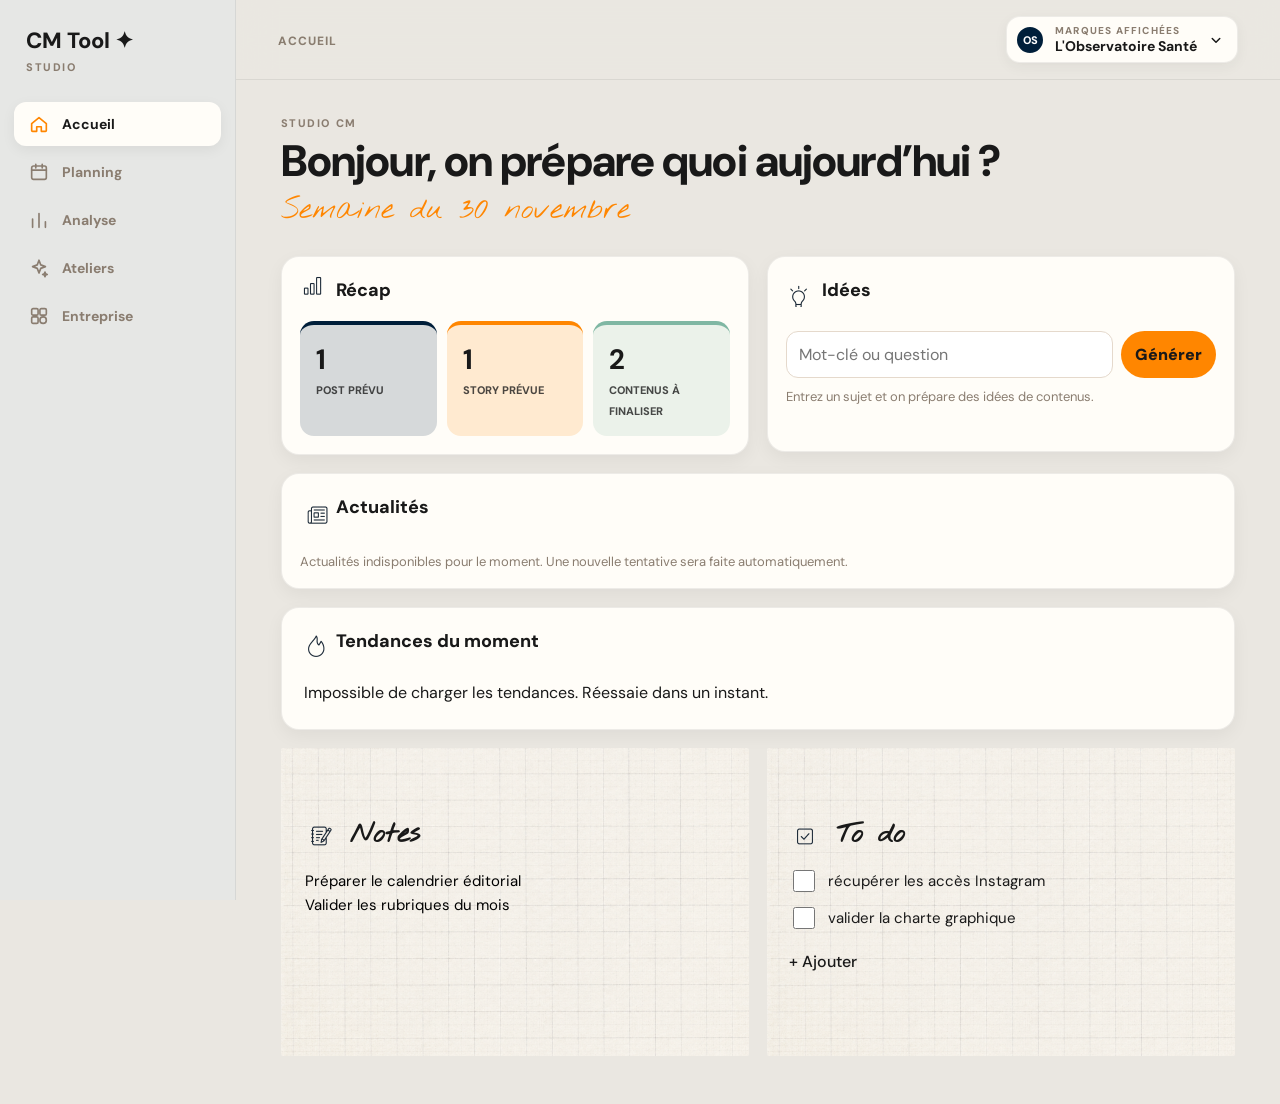
==== commit 84cc4c85: "Refonte studio : navigation, marques, fiche Entreprise et ateliers - Mise en page façon Pokeninho : " ====
--- a/index.html
+++ b/index.html
@@ -320,23 +320,150 @@
     .ae-selected{outline:2px dashed #2685cb!important;outline-offset:3px}.ae-page-selected{box-shadow:0 0 0 2px #2685cb,0 18px 42px #0002}
     @media(max-width:800px){.analysis-shell{padding-left:0}#analysis-tools{float:none;margin:0 0 18px;width:100%;position:relative;top:0;grid-template-columns:repeat(3,minmax(0,1fr))}#analysis-tools p{grid-column:1/-1}}
     .analysis-import{max-width:760px}.analysis-import>p{line-height:1.5;font-size:14px}.import-drop{display:block;border:1px dashed var(--accent);border-radius:12px;padding:20px;margin:16px 0}.import-drop input{display:block;margin-top:10px;max-width:100%}.import-previews{display:flex;gap:10px;overflow:auto;margin:12px 0}.import-previews img{height:140px;max-width:150px;object-fit:contain}.import-notice{color:var(--muted);font-size:12px!important}.import-row{display:grid;grid-template-columns:24px 1fr;gap:8px;padding:16px 0;border-top:1px solid var(--line)}.import-row textarea,.import-row p,.import-row small{grid-column:2}.import-row textarea{font:inherit;padding:8px;min-height:50px;border:1px solid var(--line);border-radius:8px;resize:vertical}.import-row p{font-size:12px;margin:0}.import-review pre{white-space:pre-wrap;font:12px 'DM Sans';max-height:240px;overflow:auto}
+
+    /* Studio layout: sidebar on desktop, bottom bar on mobile. Soft tones tinted by the company colors. */
+    :root{--sidebar:236px;--studio-bg:color-mix(in srgb,var(--client-1,#001f3a) 4%,var(--cream));--soft-1:color-mix(in srgb,var(--client-1,#001f3a) 10%,var(--paper));--soft-2:color-mix(in srgb,var(--client-2,#ff8600) 14%,var(--paper));--soft-3:color-mix(in srgb,var(--client-3,#7fb7a3) 20%,var(--paper));--card-line:color-mix(in srgb,var(--ink) 8%,transparent)}
+    body{background:var(--studio-bg)}
+    .sidebar-brand{display:none}
+    .nav-btn svg{width:22px;height:22px;fill:none;stroke:currentColor;stroke-width:1.8;stroke-linecap:round;stroke-linejoin:round}
+    .nav-btn.active{color:var(--ink)}
+    .nav-btn.active svg{stroke:var(--client-2)}
+    .topbar{background:color-mix(in srgb,var(--studio-bg) 88%,transparent);border-bottom:1px solid var(--card-line)}
+    .client-pill.active{outline-color:var(--client-2)}
+    .hero-title{text-align:left;margin:8px 0 26px}
+    .hero-eyebrow{display:block;font-size:11px;font-weight:800;letter-spacing:.14em;text-transform:uppercase;color:var(--muted);margin-bottom:8px}
+    .hero-title h1{font-family:"DM Sans",sans-serif;font-weight:800;text-transform:none;letter-spacing:-.02em;line-height:1.05;font-size:clamp(30px,4vw,44px)}
+    .hero-title p{font-size:clamp(22px,3vw,30px);margin:6px 0 0}
+    .card{border:1px solid var(--card-line);box-shadow:0 6px 18px color-mix(in srgb,var(--ink) 5%,transparent)}
+    .card h2,.card h3{font-family:"DM Sans",sans-serif;text-transform:none;letter-spacing:0;text-align:left;font-size:18px;font-weight:800}
+    .card>p{text-align:left}
+    .metric{border-radius:14px;text-align:left;padding:16px}
+    .metric,.news-chip{background:color-mix(in srgb,var(--tile-color) 16%,var(--paper));color:var(--ink);border-top:4px solid var(--tile-color)}
+    .metric strong,.metric span{color:var(--ink)}
+    .news-chip .news-title{color:var(--ink)!important}
+    .news-chip .original-picto{filter:none!important}
+    .tab{border-color:var(--card-line)}
+    .plan-col{border-color:var(--card-line)}
+    #creation-studio{font-family:"DM Sans",sans-serif}
+    #creation-studio .cs-heading h1{font-weight:800;letter-spacing:-.02em}
+    .cs-btn,.cs-field input:not([type=checkbox]),.cs-field select,.cs-field textarea{font-family:"DM Sans",sans-serif}
+
+    @media(min-width:900px){
+      .app{padding-bottom:0;padding-left:var(--sidebar)}
+      .sidebar{position:fixed;inset:0 auto 0 0;width:var(--sidebar);background:var(--soft-1);border-right:1px solid var(--card-line);display:flex;flex-direction:column;padding:22px 14px;z-index:40}
+      .sidebar-brand{display:block;padding:4px 12px 26px}
+      .sidebar-brand strong{display:block;font-size:22px;font-weight:800}
+      .sidebar-brand span{font-size:11px;font-weight:800;letter-spacing:.14em;text-transform:uppercase;color:var(--muted)}
+      .bottom-nav{position:static;height:auto;background:transparent;border:0;display:flex;flex-direction:column;gap:4px;padding:0}
+      .nav-btn{display:flex;align-items:center;gap:12px;padding:11px 14px;border-radius:12px;font-size:14px;font-weight:700;color:var(--muted);text-align:left}
+      .nav-btn:hover{background:color-mix(in srgb,var(--paper) 70%,transparent);color:var(--ink)}
+      .nav-btn.active{background:var(--paper);box-shadow:0 4px 14px color-mix(in srgb,var(--ink) 6%,transparent)}
+      .topbar .brand strong{display:none}
+      .topbar .brand span{font-size:12px;font-weight:800;text-transform:uppercase}
+      .page{padding:28px clamp(24px,3.5vw,48px) 48px}
+      #page-dashboard .dashboard-grid{grid-template-columns:repeat(2,minmax(0,1fr))}
+      #page-dashboard .dashboard-grid>.card:nth-child(2){grid-column:1/-1;order:3}
+    }
+    /* Brand picker */
+    .client-switcher{overflow:visible;max-width:none;padding:0}
+    .brand-picker{position:relative}
+    .brand-picker-btn{display:flex;align-items:center;gap:10px;border:1px solid var(--card-line);background:var(--paper);border-radius:14px;padding:7px 12px 7px 8px;color:var(--ink);text-align:left;min-width:200px;box-shadow:0 4px 14px color-mix(in srgb,var(--ink) 5%,transparent)}
+    .brand-picker-btn svg{width:18px;height:18px;margin-left:auto;fill:none;stroke:currentColor;stroke-width:2;stroke-linecap:round;stroke-linejoin:round}
+    .brand-picker-text{display:grid;min-width:0}
+    .brand-picker-text small{font-size:10px;font-weight:800;letter-spacing:.12em;text-transform:uppercase;color:var(--muted)}
+    .brand-picker-text strong{font-size:14px;white-space:nowrap;overflow:hidden;text-overflow:ellipsis;max-width:190px}
+    .brand-chips{display:flex}
+    .brand-chips .brand-chip+.brand-chip{margin-left:-10px}
+    .brand-chip{width:30px;height:30px;border-radius:50%;display:inline-grid;place-items:center;font-size:11px;font-weight:800;flex:0 0 auto;border:2px solid var(--paper)}
+    .brand-menu{position:absolute;right:0;top:calc(100% + 8px);width:min(300px,calc(100vw - 32px));background:var(--paper);border:1px solid var(--card-line);border-radius:16px;padding:10px;box-shadow:0 18px 40px color-mix(in srgb,var(--ink) 16%,transparent);z-index:60}
+    .brand-menu[hidden]{display:none}
+    .brand-menu-hint{font-size:12px;color:var(--muted);margin:4px 8px 8px}
+    .brand-option{display:flex;align-items:center;gap:10px;padding:8px;border-radius:10px;cursor:pointer;font-weight:700;font-size:14px}
+    .brand-option:hover{background:var(--soft-1)}
+    .brand-option input{width:18px;height:18px;accent-color:var(--client-2);margin:0}
+    .brand-menu-add{display:block;width:100%;margin-top:6px;border:0;border-top:1px solid var(--card-line);background:transparent;padding:12px 8px 6px;text-align:left;font-weight:800;color:var(--ink)}
+    .plan-brand,.news-brand{display:flex;align-items:center;gap:6px;font-size:11px;font-weight:800;margin-bottom:4px}
+    .plan-brand .brand-chip,.news-brand .brand-chip{width:20px;height:20px;font-size:8px;border-width:1px}
+    .ideas-brand{display:flex;align-items:center;gap:8px;flex-wrap:wrap;color:var(--ink);font-weight:700}
+    .ideas-brand select{padding:6px 10px}
+
+    /* Brand sheet */
+    .company-layout{display:block;max-width:1180px;margin:0}
+    .brand-hero{display:flex;align-items:center;gap:22px;padding:22px;border-radius:22px;margin-bottom:18px;background:linear-gradient(120deg,var(--soft-1),var(--soft-2) 60%,var(--soft-3))}
+    .brand-hero-logo{width:150px;height:96px;flex:0 0 auto;background:var(--paper);border-radius:16px;display:grid;place-items:center;padding:12px}
+    .brand-hero-logo img{max-width:100%;max-height:100%;object-fit:contain}
+    .brand-hero-logo strong{font-size:40px}
+    .brand-hero h1{margin:0;font-size:clamp(26px,3.4vw,38px);font-weight:800;letter-spacing:-.02em;line-height:1.1}
+    .brand-identity{display:grid;grid-template-columns:minmax(0,.8fr) minmax(0,1fr) minmax(0,1.2fr);gap:14px;margin-bottom:18px}
+    .brand-identity .swatches{justify-content:flex-start;padding:4px 0}
+    .brand-identity .keyword-card{background:var(--paper);color:var(--ink);text-align:left;padding:18px}
+    .brand-identity .keyword-card h2{color:var(--ink)}
+    .brand-identity .keyword-list{justify-content:flex-start}
+    .brand-identity .keyword-list span,.brand-identity .keyword-add{background:var(--soft-2);color:var(--ink)}
+    .brand-identity .company-note-card{background:var(--paper);padding:18px}
+    .brand-identity .company-note-preview{font-family:"DM Sans",sans-serif;font-size:14px;line-height:1.55;max-height:66px}
+    .brand-identity .note-more{box-shadow:none;background:var(--soft-1);color:var(--ink);padding:6px 14px}
+    .library-head{display:flex;align-items:center;justify-content:space-between;gap:12px;flex-wrap:wrap;padding-bottom:14px;border-bottom:1px solid var(--card-line)}
+    .library-tabs{display:flex;gap:6px;overflow-x:auto;padding:2px}
+    .library-tab{border:1px solid var(--card-line);background:var(--paper);border-radius:999px;padding:8px 14px;font-size:12px;font-weight:800;text-transform:uppercase;letter-spacing:.04em;color:var(--muted);white-space:nowrap}
+    .library-tab.active{background:var(--client-2);border-color:var(--client-2);color:var(--on-client-2)}
+    .library-add{cursor:pointer;white-space:nowrap}
+    .library-add input{display:none}
+    .library-status{font-size:13px;color:#a32020;margin:8px 0 0;min-height:0}
+    .library-group h3{text-align:left;font-size:13px;letter-spacing:.08em;text-transform:uppercase;margin:20px 0 12px}
+    .library-group h3 span{color:var(--muted);font-weight:500}
+    .library-grid{display:grid;grid-template-columns:repeat(auto-fill,minmax(118px,1fr));gap:14px}
+    .asset-tile{position:relative;margin:0}
+    .asset-thumb{aspect-ratio:1;border-radius:14px;background:color-mix(in srgb,var(--ink) 4%,var(--paper));display:grid;place-items:center;overflow:hidden;padding:10px;border:1px solid var(--card-line)}
+    .asset-thumb.dark{background:var(--client-1)}
+    .asset-thumb img{max-width:100%;max-height:100%;object-fit:contain}
+    .asset-tile figcaption{font-size:12px;font-weight:700;margin-top:6px;overflow-wrap:anywhere}
+    .asset-remove{position:absolute;top:6px;right:6px;width:26px;height:26px;border-radius:50%;border:0;background:var(--paper);color:var(--ink);box-shadow:0 2px 8px #0002;opacity:0;transition:opacity .15s}
+    .asset-tile:hover .asset-remove,.asset-remove:focus-visible{opacity:1}
+    .library-empty{color:var(--muted);font-size:13px;margin:0}
+
+    @media(max-width:899px){
+      .brand-picker-btn{min-width:0;padding:6px 10px 6px 6px}
+      .brand-picker-text small{display:none}
+      .brand-picker-text strong{max-width:120px;font-size:13px}
+      .brand-identity{grid-template-columns:1fr}
+      .brand-hero{padding:16px;gap:14px}
+      .brand-hero-logo{width:96px;height:64px}
+      .library-grid{grid-template-columns:repeat(auto-fill,minmax(96px,1fr));gap:10px}
+      .asset-remove{opacity:1}
+      .bottom-nav{background:var(--paper);border-top:1px solid var(--card-line)}
+      .nav-btn{font-size:11px}
+      .hero-title{margin-bottom:18px}
+    }
   </style>
-<link rel="stylesheet" href="assets/studio/studio.css">
+<link rel="stylesheet" href="assets/studio/studio.css?v=ateliers-2">
 </head>
 <body>
 <div class="app">
+  <aside class="sidebar">
+    <div class="sidebar-brand"><strong>CM Tool ✦</strong><span>Studio</span></div>
+    <nav class="bottom-nav" aria-label="Navigation principale">
+      <button class="nav-btn active" data-page="dashboard" onclick="showPage('dashboard')"><svg viewBox="0 0 24 24" aria-hidden="true"><path d="M4 11.5 12 5l8 6.5V19a1 1 0 0 1-1 1h-4.5v-5h-5v5H5a1 1 0 0 1-1-1z"/></svg><span>Accueil</span></button>
+      <button class="nav-btn" data-page="planning" onclick="showPage('planning')"><svg viewBox="0 0 24 24" aria-hidden="true"><rect x="4" y="5.5" width="16" height="14.5" rx="2"/><path d="M4 10h16M8.5 3.5v4M15.5 3.5v4"/></svg><span>Planning</span></button>
+      <button class="nav-btn" data-page="analysis" onclick="showPage('analysis')"><svg viewBox="0 0 24 24" aria-hidden="true"><path d="M5 20V11M12 20V5M19 20v-6"/></svg><span>Analyse</span></button>
+      <button class="nav-btn" data-page="creation" onclick="showPage('creation')"><svg viewBox="0 0 24 24" aria-hidden="true"><path d="m12 3.5 1.9 5.1 5.1 1.9-5.1 1.9L12 17.5l-1.9-5.1L5 10.5l5.1-1.9z"/><path d="M18.5 16.5l.7 1.8 1.8.7-1.8.7-.7 1.8-.7-1.8-1.8-.7 1.8-.7z"/></svg><span>Ateliers</span></button>
+      <button class="nav-btn" data-page="clients" onclick="showPage('clients')"><svg viewBox="0 0 24 24" aria-hidden="true"><rect x="4" y="4" width="7" height="7" rx="1.5"/><rect x="13" y="4" width="7" height="7" rx="1.5"/><rect x="4" y="13" width="7" height="7" rx="1.5"/><circle cx="16.5" cy="16.5" r="3.5"/></svg><span>Entreprise</span></button>
+    </nav>
+  </aside>
+
+  <div class="workspace">
   <header class="topbar">
-    <div class="brand"><strong>CM Tool ✦</strong><span id="page-label">Tableau</span></div>
+    <div class="brand"><strong>CM Tool ✦</strong><span id="page-label">Accueil</span></div>
     <div class="client-switcher" id="client-switcher"></div>
   </header>
 
   <main>
     <section class="page active" id="page-dashboard">
-      <div class="hero-title"><h1>Tableau de bord</h1><p id="week-title">Semaine du 1 septembre</p></div>
+      <div class="hero-title"><span class="hero-eyebrow">Studio CM</span><h1>Bonjour, on prépare quoi aujourd’hui ?</h1><p id="week-title">Semaine du 1 septembre</p></div>
       <div class="grid dashboard-grid">
         <div class="card"><h2>Récap</h2><div class="recap" id="recap"></div></div>
         <div class="card"><h2>Actualités</h2><div class="news-row" id="news"></div><p class="news-status" id="news-status" role="status"></p></div>
-        <div class="card ideas-box"><h2>Idées</h2><div class="idea-actions"><input class="input" id="idea-input" placeholder="Mot-clé ou question"><button class="small-btn" onclick="generateIdeas()">Générer</button></div><p style="color:var(--muted);font-size:13px;margin:0">Entrez un sujet et on prépare des idées de contenus.</p><details class="idea-config"><summary>Connexion Make</summary><input class="input" id="ideas-webhook" placeholder="Webhook Make pour OpenAI" onchange="saveIdeasConfig()"></details><div class="idea-status" id="idea-status"></div><button type="button" class="small-btn" id="ideas-toggle" aria-controls="idea-results" aria-expanded="false" onclick="toggleIdeas()" hidden>Afficher les idées</button><div class="idea-results" id="idea-results" hidden></div></div>
+        <div class="card ideas-box"><h2>Idées</h2><div class="idea-actions"><input class="input" id="idea-input" placeholder="Mot-clé ou question"><button class="small-btn" onclick="generateIdeas()">Générer</button></div><p id="ideas-for" style="color:var(--muted);font-size:13px;margin:0">Entrez un sujet et on prépare des idées de contenus.</p><details class="idea-config"><summary>Connexion Make</summary><input class="input" id="ideas-webhook" placeholder="Webhook Make pour OpenAI" onchange="saveIdeasConfig()"></details><div class="idea-status" id="idea-status"></div><button type="button" class="small-btn" id="ideas-toggle" aria-controls="idea-results" aria-expanded="false" onclick="toggleIdeas()" hidden>Afficher les idées</button><div class="idea-results" id="idea-results" hidden></div></div>
       </div>
       <div class="card" style="margin-top:18px"><h2>Tendances du moment 🔥</h2><div class="trend-strip" id="trends"></div></div>
       <div class="notes-pair" style="margin-top:18px">
@@ -383,18 +510,10 @@
     </section>
 
     <section class="page" id="page-clients">
-      <div class="hero-title"><h1>Entreprises</h1><p>Fiches personnalisables</p></div>
       <div class="company-layout" id="company-layout"></div>
     </section>
   </main>
-
-  <nav class="bottom-nav">
-    <button class="nav-btn active" onclick="showPage('dashboard')"><span>↗</span><span>Tableau</span></button>
-    <button class="nav-btn" onclick="showPage('planning')"><span>▣</span><span>Planning</span></button>
-    <button class="nav-btn" onclick="showPage('analysis')"><span>▥</span><span>Analyse</span></button>
-    <button class="nav-btn" onclick="showPage('creation')"><span>▧</span><span>Création</span></button>
-    <button class="nav-btn" onclick="showPage('clients')"><span>⌂</span><span>Entreprises</span></button>
-  </nav>
+  </div>
 
   <div class="modal-backdrop" id="client-modal" onclick="closeClientModal(event)">
     <div class="client-modal" onclick="event.stopPropagation()">
@@ -553,7 +672,8 @@
       fonts:Array.isArray(c.fonts)?c.fonts:base.clients[0].fonts,
       keywords:Array.isArray(c.keywords)?c.keywords:[],
       note:typeof c.note==='string'?c.note:'Présentation à compléter...',
-      photos:Array.isArray(c.photos)?c.photos:[]
+      photos:Array.isArray(c.photos)?c.photos:[],
+      assets:Array.isArray(c.assets)?c.assets:[]
     };
   });
   if(!next.clients.some(c=>c.id===next.currentClient))next.currentClient=next.clients[0].id;
@@ -609,23 +729,28 @@
 setInterval(refreshDailyNews,60000);
 document.addEventListener('visibilitychange',refreshDailyNews);
 let currentNews=[];
+function newsQuery(c){
+  const terms=(c.keywords||[]).filter(k=>k&&k!=='MOT CLE').slice(0,3);
+  return terms.length?terms.map(t=>'"'+String(t).replace(/["\\]/g,'')+'"').join(' OR '):c.name;
+}
 async function renderLiveNews(){
   const request=++newsRequest;
-  const c=client();
-  const terms=(c.keywords||[]).filter(Boolean).slice(0,3);
-  const query=terms.length?terms.map(t=>'"'+String(t).replace(/["\\]/g,'')+'"').join(' OR '):c.name;
+  const brands=viewIds().map(brandById).filter(Boolean).slice(0,4),multi=brands.length>1;
   const root=document.getElementById('news');
   const status=document.getElementById('news-status');
   root.innerHTML='';currentNews=[];
   status.textContent='Recherche des actualités récentes…';
   try{
-    const data=await fetchClientNews(query);
+    const results=await Promise.allSettled(brands.map(b=>fetchClientNews(newsQuery(b))));
     if(request!==newsRequest)return;
+    if(results.every(r=>r.status==='rejected'))throw Error('news unavailable');
     lastNewsDay=newsDay();
-    currentNews=data.items||[];
+    // Alternate between brands so each one gets its share of the strip.
+    const lists=results.map((r,i)=>r.status==='fulfilled'?(r.value.items||[]).map(n=>({...n,brand:brands[i]})):[]);
+    for(let i=0;currentNews.length<(multi?12:8)&&lists.some(l=>l[i]);i++)lists.forEach(l=>{if(l[i]&&currentNews.length<(multi?12:8))currentNews.push(l[i])});
     root.innerHTML=currentNews.map((n,index)=>{
       const theme=newsTheme(n.title);
-      return `<a class="news-chip" href="${safe(n.url)}" target="_blank" rel="noopener noreferrer">${picto(newsPicto(n.title),index+1)}<strong class="news-theme">${safe(theme)}</strong><span class="news-description">${safe(n.title)}</span><small>${safe(n.source)} · ${new Date(n.date).toLocaleDateString('fr-FR')}</small></a>`;
+      return `<a class="news-chip" href="${safe(n.url)}" target="_blank" rel="noopener noreferrer">${picto(newsPicto(n.title),index+1)}${multi?`<span class="news-brand">${brandChip(n.brand)}${safe(n.brand.name)}</span>`:''}<strong class="news-theme">${safe(theme)}</strong><span class="news-description">${safe(n.title)}</span><small>${safe(n.source)} · ${new Date(n.date).toLocaleDateString('fr-FR')}</small></a>`;
     }).join('');
     status.textContent=currentNews.length?'Google Actualités'+(staticHosting?' · via RSS2JSON':'')+' · Articles des 14 derniers jours':'Aucun article récent trouvé pour cette entreprise. Complète ses mots-clés dans Entreprises.';
   }catch(error){
@@ -650,23 +775,54 @@
   return themes.find(([pattern])=>pattern.test(t))?.[1]||'ACTUALITÉ';
 }
 function newsPicto(text){const t=text.toLowerCase();return /étude|recherche|scientifi/.test(t)?'search':/santé|sommeil|prévention|maladie|hôpital/.test(t)?'health':/pokémon|pokemon|jeux|gaming/.test(t)?'game':/festival|journée|événement/.test(t)?'calendar':/écolog|climat|environnement/.test(t)?'leaf':/restaurant|aliment|nutrition/.test(t)?'food':/entreprise|travail/.test(t)?'business':'news'}
+// Brand picker: one brand on most pages, several on Accueil and Planning.
+const MULTI_PAGES=['dashboard','planning'];
+let currentPage='dashboard',brandMenuOpen=false;
+function viewIds(){const ids=(state.viewClients||[]).filter(id=>state.clients.some(c=>c.id===id));return ids.length?ids:[currentClient]}
+function brandById(id){return state.clients.find(c=>c.id===id)}
+function inkOn(hex){if(!/^#[0-9a-f]{6}$/i.test(hex||''))return '#ffffff';const v=hex.slice(1).match(/../g).map(x=>{const s=parseInt(x,16)/255;return s<=.04045?s/12.92:((s+.055)/1.055)**2.4});return .2126*v[0]+.7152*v[1]+.0722*v[2]>.179?'#191919':'#ffffff'}
+function brandChip(c){return `<span class="brand-chip" style="background:${safe(c.colors[0])};color:${inkOn(c.colors[0])}">${safe(c.initials)}</span>`}
 function renderClients(){
   const wrap=document.getElementById('client-switcher');
-  wrap.innerHTML=state.clients.map(c=>`<button class="client-pill ${c.id===currentClient?'active':''}" style="background:${c.colors[0]}" onclick="selectClient('${c.id}')">${safe(c.initials)}</button>`).join('')+`<button class="add-client" onclick="openClientModal()">+</button>`;
-}
-function selectClient(id){currentClient=id;render()}
+  const multi=MULTI_PAGES.includes(currentPage),ids=multi?viewIds():[currentClient];
+  const shown=ids.map(brandById).filter(Boolean);
+  const label=shown.length>1?`${shown.length} marques`:safe(client().name);
+  const items=state.clients.map(c=>`<label class="brand-option"><input type="${multi?'checkbox':'radio'}" name="brand-pick" ${ids.includes(c.id)?'checked':''} onchange="pickBrand('${safe(c.id)}',this.checked)">${brandChip(c)}<span>${safe(c.name)}</span></label>`).join('');
+  wrap.innerHTML=`<div class="brand-picker"><button type="button" class="brand-picker-btn" aria-haspopup="true" aria-expanded="${brandMenuOpen}" onclick="toggleBrandMenu()"><span class="brand-chips">${shown.slice(0,3).map(brandChip).join('')}</span><span class="brand-picker-text"><small>${multi?'Marques affichées':'Marque'}</small><strong>${label}</strong></span><svg viewBox="0 0 24 24" aria-hidden="true"><path d="m7 10 5 5 5-5"/></svg></button>
+    <div class="brand-menu" ${brandMenuOpen?'':'hidden'}><p class="brand-menu-hint">${multi?'Coche plusieurs marques pour tout voir ensemble.':'Choisis la marque à afficher.'}</p>${items}<button type="button" class="brand-menu-add" onclick="toggleBrandMenu(false);openClientModal()">+ Ajouter une marque</button></div></div>`;
+}
+function toggleBrandMenu(open=!brandMenuOpen){brandMenuOpen=open;renderClients()}
+function pickBrand(id,checked){
+  if(!MULTI_PAGES.includes(currentPage)){brandMenuOpen=false;selectClient(id);return}
+  let ids=viewIds().filter(x=>x!==id);
+  if(checked)ids.push(id);
+  if(!ids.length)ids=[id];
+  state.viewClients=ids;
+  if(!ids.includes(currentClient))currentClient=ids[0];
+  render();
+}
+document.addEventListener('click',e=>{if(brandMenuOpen&&!e.target.closest('.brand-picker'))toggleBrandMenu(false)});
+document.addEventListener('keydown',e=>{if(e.key==='Escape'&&brandMenuOpen)toggleBrandMenu(false)});
+function selectClient(id){currentClient=id;if(!viewIds().includes(id))state.viewClients=[id];render()}
 function showPage(id){
+  currentPage=id;brandMenuOpen=false;renderClients();
   document.querySelectorAll('.page').forEach(p=>p.classList.remove('active'));
   document.getElementById('page-'+id).classList.add('active');
-  document.querySelectorAll('.nav-btn').forEach(b=>b.classList.remove('active'));
-  [...document.querySelectorAll('.nav-btn')].find(b=>b.textContent.toLowerCase().includes(id==='dashboard'?'tableau':id==='clients'?'entreprises':id))?.classList.add('active');
-  document.getElementById('page-label').textContent={dashboard:'Tableau',planning:'Planning',analysis:'Analyse',creation:'Création',clients:'Entreprises'}[id];
+  document.querySelectorAll('.nav-btn').forEach(b=>b.classList.toggle('active',b.dataset.page===id));
+  document.getElementById('page-label').textContent={dashboard:'Accueil',planning:'Planning',analysis:'Analyse',creation:'Ateliers',clients:'Entreprise'}[id];
+  window.scrollTo(0,0);
 }
 function renderDashboard(){
   const c=client();
 
-  document.getElementById('week-title').textContent='Semaine du 1 septembre';
-  document.getElementById('recap').innerHTML=[['3','posts prévus'],['2','stories prévues'],['1','post à programmer']].map(m=>`<div class="metric"><strong>${m[0]}</strong><span>${m[1]}</span></div>`).join('');
+  const start=new Date();start.setHours(12,0,0,0);start.setDate(start.getDate()-(start.getDay()+6)%7);
+  const week=Array.from({length:7},(_,i)=>{const d=new Date(start);d.setDate(start.getDate()+i);return `${d.getFullYear()}-${String(d.getMonth()+1).padStart(2,'0')}-${String(d.getDate()).padStart(2,'0')}`});
+  const ids=viewIds(),weekPlans=state.plans.filter(p=>ids.includes(p.clientId)&&week.includes(p.date));
+  const count=fn=>weekPlans.filter(fn).length,plural=(n,one,many)=>n>1?many:one;
+  const posts=count(p=>p.type==='Post'),stories=count(p=>p.type==='Story'),todo=count(p=>p.type!=='Rdv'&&p.status!=='Publié');
+  document.getElementById('week-title').textContent='Semaine du '+start.toLocaleDateString('fr-FR',{day:'numeric',month:'long'})+(ids.length>1?` · ${ids.length} marques`:'');
+  document.getElementById('recap').innerHTML=[[posts,plural(posts,'post prévu','posts prévus')],[stories,plural(stories,'story prévue','stories prévues')],[todo,plural(todo,'contenu à finaliser','contenus à finaliser')]].map(m=>`<div class="metric"><strong>${m[0]}</strong><span>${m[1]}</span></div>`).join('');
+  document.getElementById('ideas-for').innerHTML=ids.length>1?`<label class="ideas-brand">Idées pour <select class="input" onchange="currentClient=this.value;render()">${ids.map(brandById).filter(Boolean).map(b=>`<option value="${safe(b.id)}" ${b.id===c.id?'selected':''}>${safe(b.name)}</option>`).join('')}</select></label>`:'Entrez un sujet et on prépare des idées de contenus.';
   renderLiveNews();
   renderSharedTrends();
   renderIdeas();
@@ -748,7 +904,7 @@
       fonts:c.fonts
     },
     existingPlanning:state.plans.slice(-20),
-    news:currentNews.map(n=>`${n.title} (${n.source}, ${n.date}) ${n.url}`)
+    news:currentNews.filter(n=>!n.brand||n.brand.id===currentClient).map(n=>`${n.title} (${n.source}, ${n.date}) ${n.url}`)
   };
   payload.prompt=buildIdeasPrompt(payload);
   status.textContent='Génération des idées...';
@@ -846,7 +1002,8 @@
   document.getElementById('planning-note').value=state.notes.planning||'';
   document.getElementById('planning-note').oninput=e=>{state.notes.planning=e.target.value;save()};
 }
-function itemHtml(p){if(p.type==='Rdv')return `<button type="button" class="plan-item rdv-postit" data-format="Rdv" data-content-id="${safe(p.id)}"><span class="rdv-postit-title"><span aria-hidden="true">📌</span> ${safe(p.time||p.heure||'')}${p.time||p.heure?' · ':''}${safe(p.title)}</span><span class="rdv-postit-client">${safe(state.clients.find(c=>c.id===p.clientId)?.name||'')}</span><span class="rdv-postit-hint">Voir la fiche</span></button>`;return `<button type="button" class="plan-item" data-format="${safe(p.type)}" style="width:100%;text-align:left;border:0;cursor:pointer" data-content-id="${safe(p.id)}">${safe(p.title)}<div style="font-size:11px;font-weight:600;opacity:.9">Voir la fiche</div></button>`}
+function planBrand(p){if(viewIds().length<2)return '';const b=brandById(p.clientId);return b?`<span class="plan-brand">${brandChip(b)}${safe(b.name)}</span>`:''}
+function itemHtml(p){if(p.type==='Rdv')return `<button type="button" class="plan-item rdv-postit" data-format="Rdv" data-content-id="${safe(p.id)}">${planBrand(p)}<span class="rdv-postit-title"><span aria-hidden="true">📌</span> ${safe(p.time||p.heure||'')}${p.time||p.heure?' · ':''}${safe(p.title)}</span><span class="rdv-postit-client">${safe(state.clients.find(c=>c.id===p.clientId)?.name||'')}</span><span class="rdv-postit-hint">Voir la fiche</span></button>`;return `<button type="button" class="plan-item" data-format="${safe(p.type)}" style="width:100%;text-align:left;border:0;cursor:pointer" data-content-id="${safe(p.id)}">${planBrand(p)}${safe(p.title)}<div style="font-size:11px;font-weight:600;opacity:.9">Voir la fiche</div></button>`}
 
 function renderAnalysis(){
   const c=client();
@@ -937,19 +1094,84 @@
   save();
 }
 
+// Brand sheet: identity on top, then a library of visuals sorted by category.
+const LIBRARY_CATEGORIES=['Fond','Logo','Produits','Personnages','Emojis','Éléments'];
+const BUILTIN_LIBRARIES={observatoire:{
+  Personnages:{script:'assets/studio/os-people.js',key:'OS_PEOPLE'},
+  Emojis:{script:'assets/studio/os-emojis.js',key:'OS_EMOJIS'},
+  Éléments:{items:['rhume','batterie','goutte','crampes','mains','migraine'].map(n=>({name:n[0].toUpperCase()+n.slice(1),src:`assets/studio/${n}.png`}))}
+}};
+let libraryTab='Fond';
+const libraryLoads={};
+function loadLibrary(lib){
+  if(window[lib.key])return Promise.resolve(window[lib.key]);
+  return libraryLoads[lib.key]||=new Promise((resolve,reject)=>{const script=document.createElement('script');script.src=lib.script;script.onload=()=>resolve(window[lib.key]||[]);script.onerror=()=>{delete libraryLoads[lib.key];script.remove();reject(Error('library'))};document.head.append(script)});
+}
+function brandAssets(c,cat){
+  const own=(c.assets||[]).filter(a=>a.category===cat).map(a=>({...a,own:true}));
+  const lib=BUILTIN_LIBRARIES[c.id]?.[cat];
+  const builtin=lib?.items||(lib&&window[lib.key])||[];
+  if(cat==='Fond'){const [a,b,d]=c.colors;return [
+    {name:'Dégradé marque',bg:`linear-gradient(135deg,${a},${b})`},
+    {name:'Dégradé doux',bg:`linear-gradient(160deg,color-mix(in srgb,${d} 35%,#fff),color-mix(in srgb,${b} 20%,#fff))`},
+    {name:'Halo',bg:`radial-gradient(circle at 30% 25%,color-mix(in srgb,${b} 45%,#fff),${a})`},
+    {name:'Uni couleur 1',bg:a},{name:'Uni couleur 2',bg:b},{name:'Uni couleur 3',bg:d},...own]}
+  if(cat==='Logo')return [...(c.logo?[{name:'Logo principal',src:c.logo}]:[]),...(c.creationLogo?[{name:'Logo blanc',src:c.creationLogo,dark:true}]:[]),...own];
+  if(cat==='Produits')return [...c.photos.map((src,i)=>({name:`Photo ${i+1}`,src,photo:i})),...own];
+  return [...builtin,...own];
+}
+function assetTile(a){
+  const remove=a.own?`<button type="button" class="asset-remove" aria-label="Retirer ${safe(a.name)}" onclick="removeBrandAsset('${safe(a.id)}')">×</button>`:a.photo!==undefined?`<button type="button" class="asset-remove" aria-label="Retirer ${safe(a.name)}" onclick="removeBrandPhoto(${a.photo})">×</button>`:'';
+  return `<figure class="asset-tile"><div class="asset-thumb ${a.dark?'dark':''}" ${a.bg?`style="background:${safe(a.bg)}"`:''}>${a.src?`<img src="${safe(a.src)}" alt="" loading="lazy">`:''}</div><figcaption>${safe(a.name)}</figcaption>${remove}</figure>`;
+}
+function libraryGroup(c,cat){
+  const lib=BUILTIN_LIBRARIES[c.id]?.[cat];
+  if(lib?.key&&!window[lib.key]){
+    loadLibrary(lib).then(()=>{if(client().id===c.id&&currentPage==='clients')renderCompany()}).catch(()=>{});
+  }
+  const items=brandAssets(c,cat);
+  const loading=lib?.key&&!window[lib.key];
+  const body=items.length?`<div class="library-grid">${items.map(assetTile).join('')}</div>`:`<p class="library-empty">${loading?'Chargement de la bibliothèque…':`Aucun visuel dans « ${safe(cat)} » pour l’instant. Ajoute-les avec « + Ajouter un asset ».`}</p>`;
+  return `<div class="library-group"><h3>${safe(cat)} <span>${items.length||''}</span></h3>${body}</div>`;
+}
+function setLibraryTab(tab){libraryTab=tab;renderCompany()}
 function renderCompany(){
   const c=client();
   const layout=document.getElementById('company-layout');
-  const logoHtml=c.logo?`<img src="${c.logo}">`:`<strong style="font-size:44px;color:${c.colors[0]}">${safe(c.initials)}</strong>`;
+  const logoHtml=c.logo?`<img src="${safe(c.logo)}" alt="Logo ${safe(c.name)}">`:`<strong style="color:${safe(c.colors[0])}">${safe(c.initials)}</strong>`;
   const preview=(c.note||'Présentation à compléter...').split('\n').filter(Boolean).slice(0,2).join('\n');
+  const tabs=[...LIBRARY_CATEGORIES,'Tout'];
   layout.innerHTML=`
-    <div class="pin-card company-logo-card">${logoHtml}<div style="font-family:'Cormorant Garamond';font-size:25px;text-transform:uppercase;margin-top:10px">${safe(c.name||'Client')}</div></div>
-    ${c.photos.map(src=>`<div class="pin-card"><img src="${src}"></div>`).join('')}
-    <div class="pin-card keyword-card"><h3>Mots clés</h3><div class="keyword-list">${c.keywords.map(k=>`<span>#${safe(k)}</span>`).join('')}<button type="button" class="keyword-add" aria-label="Ajouter un mot-clé" onclick="openKeywordInput(this)">+</button></div></div>
-    <div class="swatches">${c.colors.map((col,i)=>`<button type="button" class="swatch" style="background:${col}" aria-label="Couleur ${i+1} de l’entreprise" onclick="openPaletteColor(${i})"></button>`).join('')}</div>
-    <div class="pin-card company-note-card"><div class="company-note-inner"><div class="company-note-preview">${safe(preview)}</div><button class="note-more" onclick="openNoteModal()">...</button></div></div>
-    <button class="small-btn photo-add" onclick="addPhotoPlaceholder()">+ Ajouter photo</button>`;
-}
+    <header class="brand-hero"><div class="brand-hero-logo">${logoHtml}</div><div><span class="hero-eyebrow">Fiche entreprise</span><h1>${safe(c.name||'Client')}</h1></div></header>
+    <div class="brand-identity">
+      <section class="card"><h2>Couleurs</h2><div class="swatches">${c.colors.map((col,i)=>`<button type="button" class="swatch" style="background:${safe(col)}" aria-label="Couleur ${i+1} de l’entreprise" onclick="openPaletteColor(${i})"></button>`).join('')}</div></section>
+      <section class="card keyword-card"><h2>Mots-clés</h2><div class="keyword-list">${c.keywords.map(k=>`<span>#${safe(k)}</span>`).join('')}<button type="button" class="keyword-add" aria-label="Ajouter un mot-clé" onclick="openKeywordInput(this)">+</button></div></section>
+      <section class="card company-note-card"><h2>Présentation</h2><div class="company-note-preview">${safe(preview)}</div><button class="note-more" onclick="openNoteModal()">Lire et modifier</button></section>
+    </div>
+    <section class="card brand-library">
+      <div class="library-head"><div class="library-tabs" role="tablist" aria-label="Catégories de visuels">${tabs.map(t=>`<button type="button" role="tab" aria-selected="${t===libraryTab}" class="library-tab ${t===libraryTab?'active':''}" onclick="setLibraryTab('${t}')">${t}</button>`).join('')}</div>
+      <label class="small-btn library-add">+ Ajouter un asset<input type="file" accept="image/*" multiple onchange="addBrandAssets(this.files);this.value=''"></label></div>
+      <p class="library-status" id="library-status" role="status"></p>
+      ${(libraryTab==='Tout'?LIBRARY_CATEGORIES:[libraryTab]).map(cat=>libraryGroup(c,cat)).join('')}
+    </section>`;
+}
+// Large photos are reduced before saving so the browser storage does not fill up.
+function shrinkImage(file,max=1200){
+  if(file.type==='image/svg+xml'||file.type==='image/gif')return readFile(file);
+  return new Promise(resolve=>{const url=URL.createObjectURL(file),img=new Image();img.onload=()=>{const k=Math.min(1,max/Math.max(img.width,img.height)),cv=document.createElement('canvas');cv.width=Math.round(img.width*k);cv.height=Math.round(img.height*k);cv.getContext('2d').drawImage(img,0,0,cv.width,cv.height);URL.revokeObjectURL(url);resolve(file.type==='image/jpeg'?cv.toDataURL('image/jpeg',.85):cv.toDataURL('image/png'))};img.onerror=()=>{URL.revokeObjectURL(url);resolve('')};img.src=url});
+}
+async function addBrandAssets(files){
+  const c=client(),category=libraryTab==='Tout'?'Éléments':libraryTab;
+  const added=(await Promise.all([...files].filter(f=>f.type.startsWith('image/')).map(async f=>({id:'asset-'+Date.now().toString(36)+Math.random().toString(36).slice(2,7),category,name:f.name.replace(/\.[^.]+$/,''),src:await shrinkImage(f)})))).filter(a=>a.src);
+  if(!added.length)return;
+  const before=c.assets||[],logoBefore=c.logo;
+  c.assets=[...before,...added];
+  if(category==='Logo'&&!c.logo)c.logo=added[0].src;
+  try{save()}catch(e){c.assets=before;c.logo=logoBefore;renderCompany();document.getElementById('library-status').textContent='Stockage du navigateur plein : retire quelques visuels ou utilise des images plus légères.';return}
+  renderCompany();renderClients();
+}
+function removeBrandAsset(id){const c=client();c.assets=(c.assets||[]).filter(a=>a.id!==id);save();renderCompany()}
+function removeBrandPhoto(i){client().photos.splice(i,1);save();renderCompany()}
 function openPaletteColor(index){
   const dialog=document.createElement('dialog');dialog.className='palette-dialog';
   dialog.innerHTML=`<strong>Couleur ${index+1}</strong><label>Choisir une couleur<input type="color" value="${client().colors[index]}" aria-label="Sélecteur de couleur"></label><label>Code couleur<input class="input" value="${client().colors[index]}" aria-label="Code hexadécimal" pattern="#[0-9a-fA-F]{6}" maxlength="7"></label><button type="button" class="small-btn" data-pipette>Pipette écran</button><p role="status"></p><button type="button" class="quiet-add" data-close>Terminer</button>`;
@@ -1070,7 +1292,7 @@
   originalRenderPlanning();
   const selected=document.getElementById('plan-date').value||iso(today);
   const date=new Date(selected+'T12:00:00');
-  const plans=state.plans.filter(p=>p.clientId===currentClient);
+  const ids=viewIds(),plans=state.plans.filter(p=>ids.includes(p.clientId));
   const root=document.getElementById('planning-view');
   const dateKey=d=>`${d.getFullYear()}-${String(d.getMonth()+1).padStart(2,'0')}-${String(d.getDate()).padStart(2,'0')}`;
   const items=d=>plans.filter(p=>p.date===dateKey(d)).map(itemHtml).join('');
@@ -1083,8 +1305,10 @@
     const count=planningView==='week'?7:Math.ceil(((new Date(date.getFullYear(),date.getMonth(),1).getDay()+6)%7+new Date(date.getFullYear(),date.getMonth()+1,0).getDate())/7)*7;
     root.innerHTML=`<div class="content-calendar ${planningView}">${Array.from({length:count},(_,i)=>{const d=new Date(start);d.setDate(start.getDate()+i);return `<section class="content-day"><strong>${safe(d.toLocaleDateString('fr-FR',{weekday:'short',day:'numeric'}))}</strong><div>${items(d)}</div></section>`}).join('')}</div>`;
   }
-  root.querySelectorAll('[data-content-id]').forEach(button=>button.onclick=()=>openContentSheet(button.dataset.contentId));
+  root.querySelectorAll('[data-content-id]').forEach(button=>button.onclick=()=>openPlanItem(button.dataset.contentId));
 };
+// Opening another brand's content makes that brand the active one, so its sheet keeps working.
+function openPlanItem(id){const p=state.plans.find(p=>p.id===id);if(!p)return;if(p.clientId!==currentClient){currentClient=p.clientId;render()}openContentSheet(id)}
 document.getElementById('plan-date').addEventListener('change',()=>renderPlanning());
 let contentReturnFocus=null;
 function openContentSheet(id,seed={}){
@@ -1191,7 +1415,7 @@
  const accept=async files=>{if(busy)return;if(files.length>6){status.textContent='Maximum 6 captures.';return}images=[];const previews=dialog.querySelector('.import-previews');previews.replaceChildren();for(const file of files){if(!['image/png','image/jpeg','image/webp'].includes(file.type)||file.size>10_000_000){status.textContent='Utilise des images de moins de 10 Mo.';continue}const bitmap=await createImageBitmap(file);const canvas=document.createElement('canvas'),scale=Math.min(1,2400/Math.max(bitmap.width,bitmap.height));canvas.width=bitmap.width*scale;canvas.height=bitmap.height*scale;canvas.getContext('2d').drawImage(bitmap,0,0,canvas.width,canvas.height);bitmap.close();const url=canvas.toDataURL('image/jpeg',.93);images.push(url);const image=document.createElement('img');image.src=url;image.alt=file.name;previews.append(image)}status.textContent=`${images.length} capture(s) prête(s).`};
  dialog.querySelector('input[type=file]').onchange=e=>accept([...e.target.files]).catch(()=>status.textContent='Image illisible.');const drop=dialog.querySelector('.import-drop');drop.ondragover=e=>e.preventDefault();drop.ondrop=e=>{e.preventDefault();accept([...e.dataTransfer.files]).catch(()=>status.textContent='Image illisible.')};
  dialog.querySelector('.modal-close').onclick=()=>dialog.close();dialog.onclose=()=>dialog.remove();
- read.onclick=async()=>{if(busy)return;const text=dialog.querySelector('textarea').value;if(!images.length&&!text.trim()){status.textContent='Ajoute une capture ou des chiffres.';return}if(!fields.length){status.textContent='Ce rapport ne contient plus de champs statistiques du modèle.';return}busy=true;read.disabled=true;apply.hidden=true;dialog.querySelector('.import-review').replaceChildren();status.textContent='Lecture et classement des chiffres en cours…';try{const response=await cmApiFetch('/api/analysis-import',{method:'POST',headers:{'Content-Type':'application/json'},body:JSON.stringify({images,text,fields,clientName:client().name})});const result=await response.json();if(!response.ok)throw Error(result.error||'Lecture indisponible.');if(!dialog.isConnected)return;const review=dialog.querySelector('.import-review');status.textContent=result.proposals.length?`${result.mode==='local'?'Make indisponible : repérage local limité aux chiffres explicitement libellés. ':''}${result.proposals.length} proposition(s). Vérifie la valeur, la période et le compte avant de cocher.`:'Aucun chiffre associé avec certitude. Le rapport reste inchangé.';
+ read.onclick=async()=>{if(busy)return;const text=dialog.querySelector('textarea').value;if(!images.length&&!text.trim()){status.textContent='Ajoute une capture ou des chiffres.';return}if(!fields.length){status.textContent='Ce rapport ne contient plus de champs statistiques du modèle.';return}busy=true;read.disabled=true;apply.hidden=true;dialog.querySelector('.import-review').replaceChildren();status.textContent='Lecture et classement des chiffres en cours…';try{const response=await cmApiFetch('/api/analysis-import',{method:'POST',headers:{'Content-Type':'application/json'},body:JSON.stringify({images,text,fields,clientName:client().name})});const result=await response.json();if(!response.ok)throw Error(result.error||'Lecture indisponible.');if(!dialog.isConnected)return;const review=dialog.querySelector('.import-review');status.textContent=result.proposals.length?`${result.mode==='local'?'Repérage de secours limité aux chiffres explicitement libellés. ':''}${result.proposals.length} proposition(s). Vérifie la valeur, la période et le compte avant de cocher.`:'Aucun chiffre associé avec certitude. Le rapport reste inchangé.';
  const rows=[];for(const proposal of result.proposals){const field=fields.find(f=>f.id===proposal.id);if(!field)continue;const row=document.createElement('div');row.className='import-row';const choice=document.createElement('input');choice.type='checkbox';choice.setAttribute('aria-label','Appliquer '+field.label);const label=document.createElement('strong');label.textContent=field.label;const value=document.createElement('textarea');value.value=proposal.value;value.setAttribute('aria-label','Valeur proposée : '+field.label);const evidence=document.createElement('p');evidence.textContent=`${proposal.source}${proposal.uncertain?' · lecture à confirmer':''} : ${proposal.evidence}`;const current=[...document.querySelectorAll('#analysis-report [data-element-id]')].find(el=>el.dataset.elementId===proposal.id);const before=document.createElement('small');before.textContent='Valeur actuelle : '+(current?.textContent||'');row.append(choice,label,before,value,evidence);review.append(row);rows.push({choice,value,proposal})}
  const details=document.createElement('details');const summary=document.createElement('summary');summary.textContent='Voir le texte lu dans les captures';const pre=document.createElement('pre');pre.textContent=result.sources.map(s=>s.source+'\n'+s.text).join('\n\n');details.append(summary,pre);review.append(details);apply.hidden=!rows.length;
  apply.onclick=()=>{if(currentClient!==clientId||analysisEpoch!==epoch){status.textContent='Le rapport a changé. Ferme puis relance l’import pour ce client.';return}const selected=rows.filter(r=>r.choice.checked&&r.value.value.trim());if(!selected.length){status.textContent='Coche au moins une valeur à appliquer.';return}analysisCheckpoint();let count=0;for(const row of selected){const el=[...document.querySelectorAll('#analysis-report [data-element-id]')].find(el=>el.dataset.elementId===row.proposal.id);if(!el)continue;el.textContent=row.value.value.trim();el.dataset.source=row.proposal.source;el.dataset.evidence=row.proposal.evidence;count++}analysisSave();status.textContent=`${count} valeur(s) appliquée(s). Tu peux annuler dans la barre d’outils.`;apply.hidden=true};
@@ -1200,6 +1424,6 @@
 
 render();
 </script>
-<script src="assets/studio/studio.js?v=714db53"></script>
+<script src="assets/studio/studio.js?v=ateliers-2"></script>
 </body>
 </html>
--- a/assets/studio/studio.css
+++ b/assets/studio/studio.css
@@ -1 +1,57 @@
 #creation-studio{max-width:1260px;margin:auto;padding:12px 20px 40px;font-family:Arial,sans-serif;color:#202329}.cs-heading{display:flex;align-items:end;justify-content:space-between;gap:20px;margin:20px 0}.cs-heading h1{font-size:34px;margin:0 0 8px;letter-spacing:-1px}.cs-heading p,.cs-muted{color:#75777d;font-size:13px;line-height:1.5;margin:0}.cs-workshops{display:grid;grid-template-columns:repeat(7,minmax(0,1fr));gap:10px;margin:22px 0}.cs-workshop{border:1px solid #e6e5e2;background:#fff;border-radius:14px;padding:10px;text-align:left;cursor:pointer;color:inherit}.cs-workshop[aria-pressed=true]{border:2px solid var(--client-2);padding:9px}.cs-workshop canvas{width:100%;height:110px;object-fit:contain;background:#f6f5f2;border-radius:8px;pointer-events:none}.cs-workshop b{display:block;font-size:12px;margin:10px 0 5px}.cs-workshop small{font-size:10px;color:#75777d}.cs-layout{display:grid;grid-template-columns:270px minmax(0,1fr);gap:20px}.cs-sidebar{border:1px solid #e8e6e2;background:#fff;border-radius:16px;padding:18px;align-self:start;max-height:850px;overflow:auto}.cs-sidebar h3{font-size:13px;margin:0 0 12px}.cs-sidebar hr{border:0;border-top:1px solid #eeedea;margin:18px 0}.cs-row{display:flex;gap:7px;align-items:center;flex-wrap:wrap}.cs-btn{font:12px Arial,sans-serif;border:1px solid #e4e2de;border-radius:8px;padding:9px 12px;background:#fff;color:#25272c;cursor:pointer}.cs-btn:hover{background:#f5f4f1}.cs-btn:disabled{opacity:.4;cursor:default}.cs-primary{background:var(--client-2);color:var(--on-client-2);border-color:transparent}.cs-primary:hover{filter:brightness(.95);background:var(--client-2)}.cs-field{display:block;font-size:11px;color:#60636b;margin:12px 0}.cs-field input:not([type=checkbox]),.cs-field select,.cs-field textarea{display:block;width:100%;margin-top:6px;border:1px solid #e1e1df;border-radius:7px;padding:8px;font:13px Arial,sans-serif;background:#fafaf9;color:#202329}.cs-field textarea{resize:vertical;min-height:85px}.cs-stage-area{background:#eeedea;border-radius:16px;padding:20px;min-width:0;position:relative}.cs-stage-bar{display:flex;justify-content:space-between;align-items:center;gap:10px;margin-bottom:18px}.cs-canvas-holder{min-height:560px;display:flex;align-items:center;justify-content:center}.cs-canvas-holder canvas{display:block;width:auto;max-width:100%;height:auto;max-height:650px;box-shadow:0 12px 32px #24252718;touch-action:none;outline:none}.cs-canvas-holder canvas:focus-visible{outline:2px solid var(--client-2)}.cs-pages{display:flex;gap:8px;overflow:auto;padding:18px 2px 4px}.cs-page{padding:5px;border:1px solid #d4d3d0;background:white;border-radius:7px;cursor:pointer;flex:none}.cs-page[aria-current=true]{outline:2px solid var(--client-2)}.cs-page canvas{width:52px;height:68px;object-fit:contain;display:block}.cs-page small{font:10px Arial;color:#777}.cs-library{display:grid;grid-template-columns:repeat(4,1fr);gap:6px;margin:10px 0}.cs-library button{height:48px;border:1px solid #eceae6;border-radius:8px;background:#faf9f6;cursor:pointer;font-size:26px}.cs-library img{width:100%;height:100%;object-fit:contain}.cs-status{font-size:12px;color:#62666c;min-height:20px;margin-top:12px}.cs-swatch{width:26px;height:26px;border:1px solid #ddd;border-radius:50%;cursor:pointer}.cs-selection-empty{font-size:12px;line-height:1.6;color:#888}.cs-export{display:flex;gap:8px;flex-wrap:wrap}.cs-save{font-size:11px;color:#70766c}#cs-selected{min-height:70px}@media(max-width:1000px){.cs-workshops{grid-template-columns:repeat(4,1fr)}.cs-layout{grid-template-columns:230px minmax(0,1fr)}}@media(max-width:700px){#creation-studio{padding:8px}.cs-workshops{grid-template-columns:repeat(2,1fr)}.cs-layout{display:flex;flex-direction:column}.cs-sidebar{width:100%;max-height:none}.cs-canvas-holder{min-height:0}.cs-heading{align-items:start;flex-direction:column}.cs-stage-bar{flex-wrap:wrap}}
+
+/* Hachette-style workshop layout: banner, workshop row, settings panel, stage. */
+#creation-studio{max-width:1400px;padding:0 0 40px;font-family:"DM Sans",sans-serif;color:var(--ink)}
+#creation-studio .cs-banner{display:flex;align-items:center;justify-content:space-between;gap:16px;padding:20px 22px;border-radius:22px;margin-bottom:22px;background:linear-gradient(120deg,var(--soft-1),var(--soft-2) 60%,var(--soft-3))}
+#creation-studio .cs-banner-brand{display:flex;align-items:center;gap:18px;min-width:0}
+#creation-studio .cs-banner-logo{width:120px;height:72px;flex:0 0 auto;background:var(--paper);border-radius:14px;display:grid;place-items:center;padding:10px;font-weight:800;font-size:28px}
+#creation-studio .cs-banner-logo img{max-width:100%;max-height:100%;object-fit:contain}
+#creation-studio .cs-banner-brand span{font-size:11px;font-weight:800;letter-spacing:.14em;text-transform:uppercase;color:var(--muted)}
+#creation-studio .cs-banner-brand h1{margin:2px 0 0;font-size:clamp(24px,3vw,34px);font-weight:800;letter-spacing:-.02em;line-height:1.1}
+#creation-studio .cs-save{font-size:12px;color:var(--muted);white-space:nowrap}
+#creation-studio .cs-step,#creation-studio .cs-section h3{display:flex;align-items:center;gap:8px;font-size:11px;font-weight:800;letter-spacing:.14em;text-transform:uppercase;color:var(--ink);margin:0 0 12px}
+#creation-studio .cs-step::before,#creation-studio .cs-section h3::before{content:'';width:12px;height:12px;border-radius:50%;background:var(--client-2);box-shadow:0 0 0 3px color-mix(in srgb,var(--client-2) 25%,transparent)}
+#creation-studio .cs-workshops{display:flex;gap:12px;overflow-x:auto;margin:0 0 22px;padding:2px 2px 8px;grid-template-columns:none}
+#creation-studio .cs-workshop{flex:0 0 172px;display:flex;flex-direction:column;align-items:flex-start;gap:6px;min-height:142px;padding:16px;border:1px solid var(--card-line);border-radius:16px;background:var(--paper);color:var(--ink);text-align:left;cursor:pointer}
+#creation-studio .cs-workshop[aria-pressed=true]{border:2px solid var(--client-2);padding:15px;background:color-mix(in srgb,var(--client-2) 7%,var(--paper))}
+#creation-studio .cs-workshop svg{width:34px;height:34px;fill:none;stroke:var(--client-2);stroke-width:1.6;stroke-linecap:round;stroke-linejoin:round;margin-bottom:auto}
+#creation-studio .cs-workshop b{font-size:14px;margin:8px 0 2px}
+#creation-studio .cs-chips{display:flex;gap:5px;flex-wrap:wrap}
+#creation-studio .cs-chips small,#creation-studio .cs-format{font-size:10px;font-weight:800;letter-spacing:.06em;text-transform:uppercase;border:1px solid var(--card-line);border-radius:999px;padding:4px 8px;color:var(--muted);background:var(--paper)}
+#creation-studio .cs-layout{display:grid;grid-template-columns:300px minmax(0,1fr);gap:20px;align-items:start}
+#creation-studio .cs-sidebar{background:var(--paper);border:1px solid var(--card-line);border-radius:18px;padding:0;max-height:none;overflow:visible}
+#creation-studio .cs-section{padding:18px;border-bottom:1px solid var(--card-line)}
+#creation-studio .cs-section:last-child{border-bottom:0}
+#creation-studio .cs-section h4{font-size:11px;font-weight:800;letter-spacing:.08em;text-transform:uppercase;color:var(--muted);margin:16px 0 8px}
+#creation-studio .cs-section h4:first-of-type{margin-top:4px}
+#creation-studio .cs-btn{font-family:inherit;font-weight:700;border-color:var(--card-line);border-radius:10px;background:var(--paper);color:var(--ink)}
+#creation-studio .cs-btn:hover{background:var(--soft-1)}
+#creation-studio .cs-btn[aria-pressed=true]{background:var(--soft-2);border-color:var(--client-2)}
+#creation-studio .cs-primary,#creation-studio .cs-primary:hover{background:var(--client-2);color:var(--on-client-2);border-color:transparent}
+#creation-studio .cs-wide{display:block;width:100%;margin-top:8px}
+#creation-studio .cs-two{display:grid;grid-template-columns:1fr 1fr;gap:8px;margin-top:8px}
+#creation-studio .cs-input,#creation-studio .cs-field input:not([type=checkbox]),#creation-studio .cs-field select,#creation-studio .cs-field textarea{width:100%;border:1px solid var(--card-line);border-radius:10px;padding:9px 10px;background:color-mix(in srgb,var(--ink) 2%,var(--paper));font:13px "DM Sans",sans-serif;color:var(--ink)}
+#creation-studio .cs-swatches{display:flex;flex-wrap:wrap;gap:8px}
+#creation-studio .cs-swatch{width:34px;height:34px;border-radius:50%;border:2px solid var(--paper);box-shadow:0 0 0 1px var(--card-line);cursor:pointer;padding:0}
+#creation-studio .cs-swatch[aria-pressed=true]{box-shadow:0 0 0 2px var(--ink)}
+#creation-studio .cs-bg-modes{display:grid;grid-template-columns:1fr 1fr 38px;gap:8px;margin-top:10px}
+#creation-studio .cs-bg-modes input{width:38px;height:38px;border:1px solid var(--card-line);border-radius:10px;padding:2px;background:var(--paper)}
+#creation-studio .cs-tiles,#creation-studio .cs-library{display:grid;grid-template-columns:repeat(4,1fr);gap:6px;margin:0}
+#creation-studio .cs-tiles button,#creation-studio .cs-library button{aspect-ratio:1;height:auto;border:1px solid var(--card-line);border-radius:10px;background:color-mix(in srgb,var(--ink) 3%,var(--paper));padding:5px;cursor:pointer;display:grid;place-items:center;font-size:24px}
+#creation-studio .cs-tiles img,#creation-studio .cs-library img{max-width:100%;max-height:100%;object-fit:contain}
+#creation-studio .cs-tiles .cs-muted{grid-column:1/-1}
+#creation-studio .cs-tabs{display:grid;grid-template-columns:repeat(3,1fr);gap:6px;margin-bottom:10px}
+#creation-studio .cs-tabs .cs-btn{padding:8px 4px;font-size:12px}
+#creation-studio .cs-stage-area{background:color-mix(in srgb,var(--ink) 3%,var(--paper));border:1px solid var(--card-line);border-radius:18px;padding:18px}
+#creation-studio .cs-stage-bar{flex-wrap:wrap}
+#creation-studio .cs-format{color:var(--ink);border-color:var(--client-2);background:var(--soft-2);font-size:11px;padding:7px 12px}
+#creation-studio .cs-center{text-align:center;margin:12px 0 0}
+#creation-studio .cs-page-tools{justify-content:center;margin-top:10px}
+#creation-studio .cs-pages{justify-content:center}
+#creation-studio .cs-layers{max-width:420px;margin:12px auto 0;background:var(--paper);border:1px solid var(--card-line);border-radius:14px;padding:8px;display:grid;gap:4px}
+#creation-studio .cs-layers[hidden]{display:none}
+#creation-studio .cs-layer{border:0;background:transparent;border-radius:8px;padding:9px 10px;text-align:left;font:13px "DM Sans",sans-serif;color:var(--ink);cursor:pointer;white-space:nowrap;overflow:hidden;text-overflow:ellipsis}
+#creation-studio .cs-layer:hover{background:var(--soft-1)}
+#creation-studio .cs-layer[aria-pressed=true]{background:var(--soft-2);font-weight:700}
+#creation-studio .cs-hint{text-align:center;font-size:12px;color:var(--muted);margin:14px 0 0}
+@media(max-width:900px){#creation-studio .cs-layout{display:flex;flex-direction:column}#creation-studio .cs-stage-area{order:-1;width:100%}#creation-studio .cs-sidebar{width:100%}#creation-studio .cs-banner{padding:14px;border-radius:16px}#creation-studio .cs-banner-logo{width:84px;height:52px}#creation-studio .cs-save{display:none}#creation-studio .cs-workshop{flex-basis:140px;min-height:120px}}
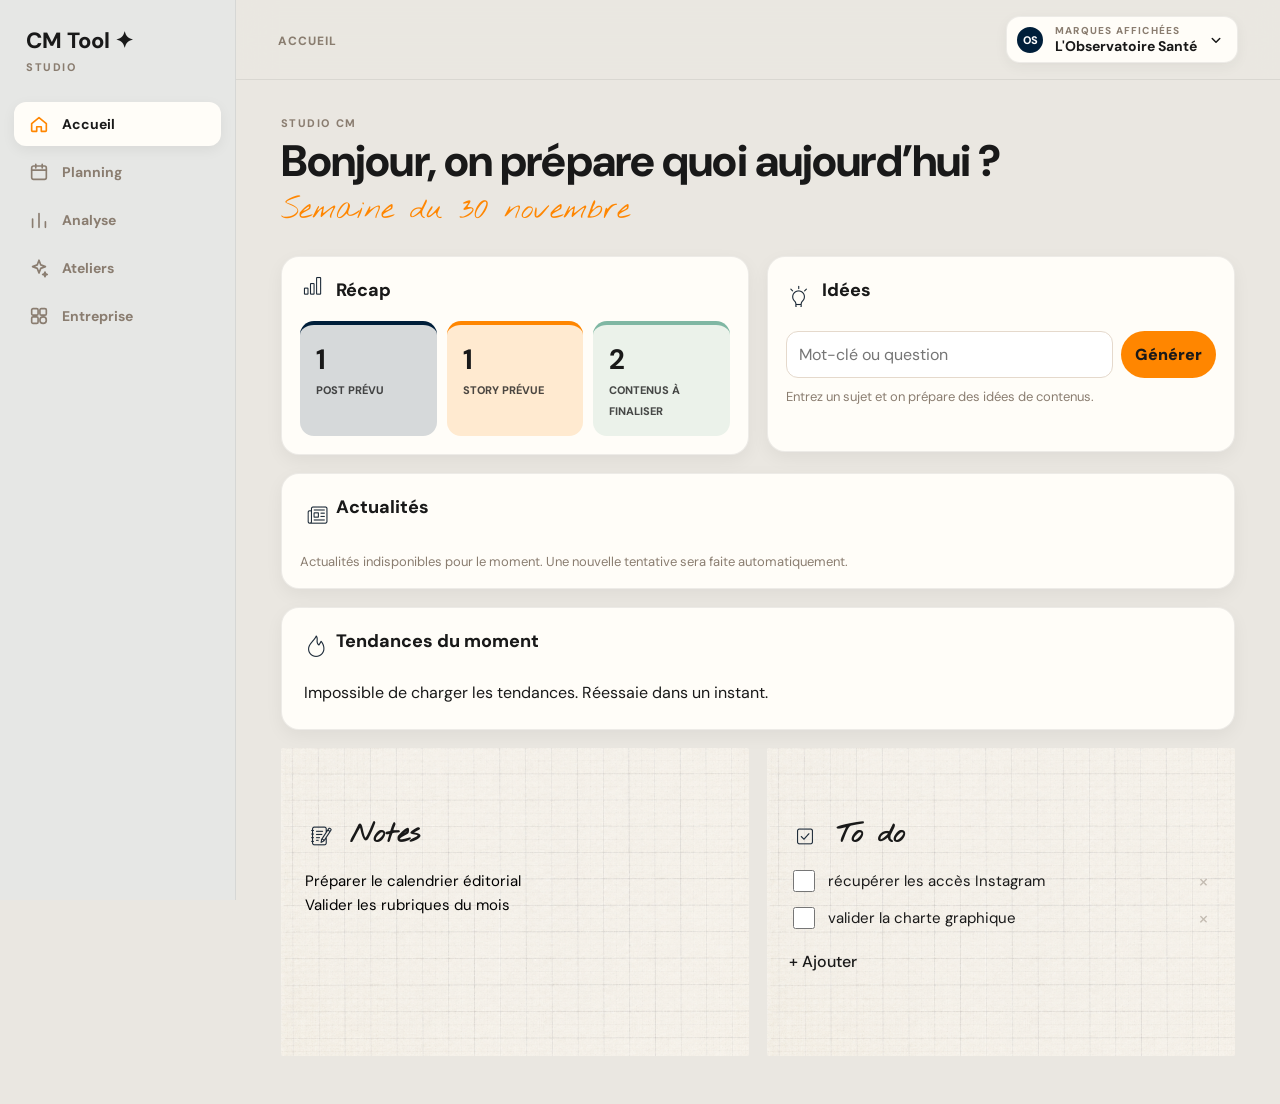
==== commit 6993a75c: "Corrections après tests de l'outil - Analyse : chaque marque a son propre rapport. Les nouvelles mar" ====
--- a/index.html
+++ b/index.html
@@ -422,7 +422,30 @@
     .asset-tile:hover .asset-remove,.asset-remove:focus-visible{opacity:1}
     .library-empty{color:var(--muted);font-size:13px;margin:0}
 
+    /* Fixes: to-do delete, planning navigation, brand header actions, PDF export of the report. */
+    .todo-line span{flex:1}
+    .todo-remove{border:0;background:transparent;color:var(--muted);font-size:20px;line-height:1;padding:0 4px;opacity:.45;cursor:pointer}
+    .todo-line:hover .todo-remove,.todo-remove:focus-visible{opacity:1}
+    .planner-nav{display:flex;justify-content:center;gap:6px;margin:-8px 0 16px}
+    .quiet-nav{border:1px solid var(--card-line);background:var(--paper);border-radius:999px;padding:7px 14px;font-weight:800;color:var(--ink);min-width:40px}
+    .quiet-nav:hover{background:var(--soft-1)}
+    .brand-hero-logo{position:relative;cursor:pointer}
+    .brand-logo-edit{position:absolute;inset:auto 6px 6px;font-size:10px;font-weight:800;text-align:center;background:color-mix(in srgb,var(--paper) 88%,transparent);border-radius:8px;padding:3px;opacity:0;transition:opacity .15s}
+    .brand-hero-logo:hover .brand-logo-edit,.brand-hero-logo:focus-within .brand-logo-edit{opacity:1}
+    .brand-hero-text{flex:1;min-width:0}
+    .brand-hero h1[contenteditable]{outline:none;border-radius:8px;padding:0 4px;margin-left:-4px}
+    .brand-hero h1[contenteditable]:hover,.brand-hero h1[contenteditable]:focus{background:color-mix(in srgb,var(--paper) 70%,transparent)}
+    .brand-delete{font-size:13px;color:#a32020;align-self:flex-start}
+    @media print{
+      body.print-report *{visibility:hidden}
+      body.print-report #analysis-report,body.print-report #analysis-report *{visibility:visible}
+      body.print-report #analysis-report{position:absolute;left:0;top:0;width:100%;display:block}
+      body.print-report .report-slide{width:100%!important;box-shadow:none;border-radius:0;margin:0;break-after:page;page-break-after:always}
+      body.print-report .report-editable:focus{box-shadow:none;background:none}
+      @page{size:A4 landscape;margin:0}
+    }
     @media(max-width:899px){
+      .brand-hero{flex-wrap:wrap}
       .brand-picker-btn{min-width:0;padding:6px 10px 6px 6px}
       .brand-picker-text small{display:none}
       .brand-picker-text strong{max-width:120px;font-size:13px}
@@ -436,7 +459,7 @@
       .hero-title{margin-bottom:18px}
     }
   </style>
-<link rel="stylesheet" href="assets/studio/studio.css?v=ateliers-2">
+<link rel="stylesheet" href="assets/studio/studio.css?v=ateliers-3">
 </head>
 <body>
 <div class="app">
@@ -475,6 +498,7 @@
     <section class="page" id="page-planning">
       <div class="hero-title"><h1>Planning</h1><p id="planning-title">Semaine du 1 septembre</p></div>
       <div class="planner-tabs"><button class="tab active" onclick="setPlanningView('day')">Jour</button><button class="tab" onclick="setPlanningView('week')">Semaine</button><button class="tab" onclick="setPlanningView('month')">Mois</button></div>
+      <div class="planner-nav"><button type="button" class="quiet-nav" aria-label="Période précédente" onclick="shiftPlanning(-1)">‹</button><button type="button" class="quiet-nav" onclick="shiftPlanning(0)">Aujourd’hui</button><button type="button" class="quiet-nav" aria-label="Période suivante" onclick="shiftPlanning(1)">›</button></div>
       <div class="add-bar">
         <select class="input" id="plan-type"><option>Post</option><option>Story</option><option>Vidéo</option><option>Rdv</option></select>
         <input class="input" id="plan-date" type="date">
@@ -489,7 +513,7 @@
       <div class="analysis-shell">
         <div class="upload-zone"><strong>Captures Instagram</strong><p style="margin:6px 0 0;color:var(--muted)">Ajoutez ici les captures ou chiffres reçus. Le modèle propre reste exportable au centre.</p></div>
         <div class="report-strip" id="analysis-report"></div>
-        <button class="small-btn" style="display:block;margin:0 auto 18px">Exporter</button>
+        <button class="small-btn" style="display:block;margin:0 auto 18px" onclick="exportAnalysis()">Exporter en PDF</button>
         <div class="paper-note"><h3>Mes notes personnelles</h3><textarea id="analysis-note" placeholder="Ce qui ne part pas au client..."></textarea></div>
       </div>
     </section>
@@ -577,15 +601,17 @@
 
 <script src="assets/agency-logos.js"></script>
 <script>
-/* The access code is supplied by the user and is never bundled with the app. */
+/* The access code is supplied by the user, never bundled with the app, and remembered on this device only. */
 (()=>{
  const base='https://cm-tool-api-643107855979.europe-west1.run.app';
- let accessCode='',pending;
+ const CODE_STORE='cmtool_access_code';
+ const remember=code=>{try{code?localStorage.setItem(CODE_STORE,code):localStorage.removeItem(CODE_STORE)}catch(e){}};
+ let accessCode=(()=>{try{return localStorage.getItem(CODE_STORE)||''}catch(e){return ''}})(),pending;
  function askCode(){
   if(pending)return pending;
   pending=new Promise(resolve=>{
    const dialog=document.createElement('dialog');dialog.className='content-sheet';
-   dialog.innerHTML='<form method="dialog"><header><h2>Activer les fonctions IA</h2><button class="modal-close" value="cancel" aria-label="Fermer">×</button></header><p>Saisis le code d’accès fourni avec ton outil. Il reste actif jusqu’au rechargement de cette page.</p><label>Code d’accès<input name="code" type="password" autocomplete="off" required style="display:block;width:100%;padding:12px;margin:12px 0;box-sizing:border-box"></label><button class="small-btn" value="connect">Continuer</button></form>';
+   dialog.innerHTML='<form method="dialog"><header><h2>Activer les fonctions IA</h2><button class="modal-close" value="cancel" aria-label="Fermer">×</button></header><p>Saisis le code d’accès fourni avec ton outil. Il sera mémorisé sur cet appareil : tu n’auras plus à le saisir.</p><label>Code d’accès<input name="code" type="password" autocomplete="off" required style="display:block;width:100%;padding:12px;margin:12px 0;box-sizing:border-box"></label><button class="small-btn" value="connect">Continuer</button></form>';
    dialog.querySelector('.modal-close').formNoValidate=true;
    dialog.addEventListener('close',()=>{const code=dialog.returnValue==='connect'?dialog.querySelector('input').value.trim():'';dialog.remove();pending=null;resolve(code)});
    document.body.append(dialog);dialog.showModal();dialog.querySelector('input').focus();
@@ -593,10 +619,10 @@
  }
  window.cmApiFetch=async(path,options)=>{
   if(['localhost','127.0.0.1'].includes(location.hostname))return fetch(path,options);
-  if(!accessCode)accessCode=await askCode();
+  if(!accessCode){accessCode=await askCode();remember(accessCode)}
   if(!accessCode)throw Error('Saisie du code annulée.');
   const response=await fetch(base+path,{...options,headers:{...options.headers,Authorization:'Bearer '+accessCode},signal:AbortSignal.timeout(230000)});
-  if(response.status===401){accessCode='';throw Error('Code d’accès incorrect. Réessaie avec le code fourni.');}
+  if(response.status===401){accessCode='';remember('');throw Error('Code d’accès incorrect. Réessaie avec le code fourni.');}
   return response;
  };
 })();
@@ -673,7 +699,8 @@
       keywords:Array.isArray(c.keywords)?c.keywords:[],
       note:typeof c.note==='string'?c.note:'Présentation à compléter...',
       photos:Array.isArray(c.photos)?c.photos:[],
-      assets:Array.isArray(c.assets)?c.assets:[]
+      assets:Array.isArray(c.assets)?c.assets:[],
+      ...(c.report&&typeof c.report==='object'?{report:c.report}:{})
     };
   });
   if(!next.clients.some(c=>c.id===next.currentClient))next.currentClient=next.clients[0].id;
@@ -689,7 +716,7 @@
 }
 function load(){try{return normalizeState(JSON.parse(localStorage.getItem(STORE)))}catch(e){return defaults()}}
 function save(){state.currentClient=currentClient;localStorage.setItem(STORE,JSON.stringify(state))}
-function iso(d){return d.toISOString().slice(0,10)}
+function iso(d){return d.toLocaleDateString('sv-SE')}
 function client(){
   const c=state.clients.find(c=>c.id===currentClient)||state.clients[0]||defaults().clients[0];
   const agency=String(c.name).toLowerCase().replace(/[^a-z]/g,'');
@@ -836,8 +863,9 @@
   document.querySelector('.idea-config')?.remove();
   document.getElementById('personal-note').value=state.notes.personal||'';
   document.getElementById('personal-note').oninput=e=>{state.notes.personal=e.target.value;save()};
-  document.getElementById('todo-list').innerHTML=state.todos.map((t,i)=>`<label class="todo-line"><input type="checkbox" ${t.done?'checked':''} onchange="state.todos[${i}].done=this.checked;save()"><span contenteditable oninput="state.todos[${i}].text=this.textContent;save()">${safe(t.text)}</span></label>`).join('');
-}
+  document.getElementById('todo-list').innerHTML=state.todos.map((t,i)=>`<label class="todo-line"><input type="checkbox" ${t.done?'checked':''} onchange="state.todos[${i}].done=this.checked;save()"><span contenteditable oninput="state.todos[${i}].text=this.textContent;save()">${safe(t.text)}</span><button type="button" class="todo-remove" aria-label="Supprimer la tâche" onclick="removeTodo(${i})">×</button></label>`).join('');
+}
+function removeTodo(i){state.todos.splice(i,1);renderDashboard();save()}
 function addTodo(){state.todos.push({text:'to do',done:false});renderDashboard();save()}
 const exampleTrends=[
   {title:'Faire apparaître un élément',description:'Musique : J-FR - _Tokya23',platform:'TikTok · Instagram',difficulty:'Moyen',duration:'15 sec',image:'https://chatgpt-lang.github.io/cm-tool/assets/trend-faire-apparaitre.png'},
@@ -850,7 +878,7 @@
     let items=exampleTrends;
     if(!staticHosting){const response=await fetch('/api/trends');if(!response.ok)throw Error();const data=await response.json();items=data.items?.length?data.items:exampleTrends;}
     root.replaceChildren();
-    if(items===exampleTrends){const note=document.createElement('p');note.textContent='Exemples de l’ancien outil';root.append(note);}
+    if(items===exampleTrends){const note=document.createElement('p');note.textContent='Exemples de tendances';root.append(note);}
     if(!items.length){root.textContent='Aucune tendance publiée pour le moment.';return}
     items.forEach((t,i)=>{
       const card=document.createElement('article');card.className='trend-card';
@@ -903,7 +931,7 @@
       colors:c.colors,
       fonts:c.fonts
     },
-    existingPlanning:state.plans.slice(-20),
+    existingPlanning:state.plans.filter(p=>p.clientId===c.id).slice(-20),
     news:currentNews.filter(n=>!n.brand||n.brand.id===currentClient).map(n=>`${n.title} (${n.source}, ${n.date}) ${n.url}`)
   };
   payload.prompt=buildIdeasPrompt(payload);
@@ -930,10 +958,10 @@
 }
 async function fetchIdeasFromServer(payload){
   const res=await cmApiFetch('/api/ideas',{method:'POST',headers:{'Content-Type':'application/json'},body:JSON.stringify(payload)});
-  if(!res.ok)throw new Error('ideas webhook failed');
+  if(!res.ok)throw new Error(res.status===401?'Code d’accès incorrect.':'Le service d’idées ne répond pas pour le moment.');
   const data=await res.json();
   const ideas=Array.isArray(data)?data:data.ideas;
-  if(!Array.isArray(ideas))throw new Error('bad ideas response');
+  if(!Array.isArray(ideas))throw new Error('Le service d’idées a renvoyé une réponse inattendue.');
   return ideas;
 }
 function buildLocalIdeas(payload){
@@ -981,6 +1009,7 @@
   openContentSheet(null,{type:idea.type||'Post',title:idea.title,brief:idea.angle||'',hook:idea.hook||''});
 }
 
+function shiftPlanning(step){const input=document.getElementById('plan-date');const d=step?new Date((input.value||iso(new Date()))+'T12:00:00'):new Date();if(step){if(planningView==='day')d.setDate(d.getDate()+step);else if(planningView==='week')d.setDate(d.getDate()+7*step);else{d.setDate(1);d.setMonth(d.getMonth()+step)}}input.value=iso(d);renderPlanning()}
 function setPlanningView(v){planningView=v;document.querySelectorAll('.tab').forEach((b,i)=>b.classList.toggle('active',['day','week','month'][i]===v));renderPlanning()}
 function addPlanItem(){
   const type=document.getElementById('plan-type').value,date=document.getElementById('plan-date').value||iso(today),title=document.getElementById('plan-title-input').value||'Nouveau contenu';
@@ -1005,9 +1034,19 @@
 function planBrand(p){if(viewIds().length<2)return '';const b=brandById(p.clientId);return b?`<span class="plan-brand">${brandChip(b)}${safe(b.name)}</span>`:''}
 function itemHtml(p){if(p.type==='Rdv')return `<button type="button" class="plan-item rdv-postit" data-format="Rdv" data-content-id="${safe(p.id)}">${planBrand(p)}<span class="rdv-postit-title"><span aria-hidden="true">📌</span> ${safe(p.time||p.heure||'')}${p.time||p.heure?' · ':''}${safe(p.title)}</span><span class="rdv-postit-client">${safe(state.clients.find(c=>c.id===p.clientId)?.name||'')}</span><span class="rdv-postit-hint">Voir la fiche</span></button>`;return `<button type="button" class="plan-item" data-format="${safe(p.type)}" style="width:100%;text-align:left;border:0;cursor:pointer" data-content-id="${safe(p.id)}">${planBrand(p)}${safe(p.title)}<div style="font-size:11px;font-weight:600;opacity:.9">Voir la fiche</div></button>`}
 
+function blankReport(c){
+  const blank=(label)=>({value:'—',label,text:'À compléter.'});
+  return {period:'Mois à compléter',range:'Période à compléter',subscribersTitle:'Abonnés',engagementTitle:'Engagement',postTitle:'Publications les plus performantes',conclusionTitle:'Lecture & recommandations',intro:'BILAN RS '+String(c.initials||c.name).toUpperCase(),tag:'RÉSEAUX SOCIAUX',
+    subscribers:['Instagram','Facebook','YouTube','LinkedIn'].map(blank),
+    engagement:['vues Instagram','vues Facebook','vues YouTube','impressions LinkedIn'].map(label=>({value:'—',label,items:'À compléter'})),
+    posts:[1,2,3].map(i=>({views:'— vues',gain:'',name:`Publication ${i} à compléter`,stats:'À compléter'})),
+    conclusion:'À compléter : ce qui a bien marché ce mois-ci et les priorités du mois prochain.'};
+}
+// Each brand has its own report; the original demo figures stay with the Observatoire only.
+function reportFor(c){if(!c.report)c.report=c.id==='observatoire'?JSON.parse(JSON.stringify(state.report)):blankReport(c);return c.report}
 function renderAnalysis(){
   const c=client();
-  const r=state.report;
+  const r=reportFor(c);
   const report=document.getElementById('analysis-report');
   report.innerHTML=`
     <article class="report-slide">
@@ -1081,6 +1120,7 @@
   document.getElementById('analysis-note').value=state.notes.analysis||'';
   document.getElementById('analysis-note').oninput=e=>{state.notes.analysis=e.target.value;save()};
 }
+function exportAnalysis(){document.querySelectorAll('.ae-selected,.ae-page-selected').forEach(n=>n.classList.remove('ae-selected','ae-page-selected'));document.body.classList.add('print-report');const done=()=>{document.body.classList.remove('print-report');window.removeEventListener('afterprint',done)};window.addEventListener('afterprint',done);window.print();done()}
 function highlightGrowth(text){
   return safe(text).replace(/([+][0-9,.]+ ?%?|[0-9]+ nouveaux abonnés)/g,'<span class="green">$1</span>');
 }
@@ -1089,8 +1129,8 @@
 }
 function saveReportEdit(e){
   const el=e.currentTarget;
-  if(el.dataset.report)state.report[el.dataset.report]=cleanEditable(el);
-  if(el.dataset.array)state.report[el.dataset.array][Number(el.dataset.index)][el.dataset.key]=cleanEditable(el);
+  if(el.dataset.report)reportFor(client())[el.dataset.report]=cleanEditable(el);
+  if(el.dataset.array)reportFor(client())[el.dataset.array][Number(el.dataset.index)][el.dataset.key]=cleanEditable(el);
   save();
 }
 
@@ -1134,6 +1174,21 @@
   const body=items.length?`<div class="library-grid">${items.map(assetTile).join('')}</div>`:`<p class="library-empty">${loading?'Chargement de la bibliothèque…':`Aucun visuel dans « ${safe(cat)} » pour l’instant. Ajoute-les avec « + Ajouter un asset ».`}</p>`;
   return `<div class="library-group"><h3>${safe(cat)} <span>${items.length||''}</span></h3>${body}</div>`;
 }
+function renameBrand(el){const c=client(),name=el.textContent.replace(/\s+/g,' ').trim().slice(0,80);if(!name||name===c.name){el.textContent=c.name;return}c.name=name;c.initials=brandInitials(name);save();render()}
+async function changeBrandLogo(file){if(!file||!file.type.startsWith('image/'))return;const src=await shrinkImage(file,800);if(!src)return;const c=client(),before=c.logo;c.logo=src;try{save()}catch(e){c.logo=before;alert('Stockage du navigateur plein : utilise une image plus légère.');return}render()}
+function deleteBrand(){
+  const c=client();
+  if(state.clients.length<2){alert('Garde au moins une marque dans l’outil.');return}
+  if(!confirm(`Supprimer « ${c.name} » et tout son contenu (planning, idées, rapport, ateliers) ? Cette action est définitive.`))return;
+  state.clients=state.clients.filter(x=>x.id!==c.id);
+  state.plans=state.plans.filter(p=>p.clientId!==c.id);
+  state.ideas=(state.ideas||[]).filter(i=>i.clientId!==c.id);
+  state.viewClients=(state.viewClients||[]).filter(id=>id!==c.id);
+  currentClient=state.clients[0].id;
+  // Workshop designs and edited reports live in IndexedDB, keyed by brand.
+  for(const [name,store] of [['cm-creation-studio','clients'],['cm-analysis-editor','reports']]){try{const r=indexedDB.open(name,1);r.onsuccess=()=>{try{r.result.transaction(store,'readwrite').objectStore(store).delete(c.id)}catch(e){}}}catch(e){}}
+  save();render();
+}
 function setLibraryTab(tab){libraryTab=tab;renderCompany()}
 function renderCompany(){
   const c=client();
@@ -1142,7 +1197,7 @@
   const preview=(c.note||'Présentation à compléter...').split('\n').filter(Boolean).slice(0,2).join('\n');
   const tabs=[...LIBRARY_CATEGORIES,'Tout'];
   layout.innerHTML=`
-    <header class="brand-hero"><div class="brand-hero-logo">${logoHtml}</div><div><span class="hero-eyebrow">Fiche entreprise</span><h1>${safe(c.name||'Client')}</h1></div></header>
+    <header class="brand-hero"><label class="brand-hero-logo" title="Changer le logo">${logoHtml}<input type="file" accept="image/*" hidden onchange="changeBrandLogo(this.files[0]);this.value=''"><span class="brand-logo-edit">Changer le logo</span></label><div class="brand-hero-text"><span class="hero-eyebrow">Fiche entreprise</span><h1 contenteditable="plaintext-only" spellcheck="false" aria-label="Nom de la marque" title="Cliquer pour renommer" onkeydown="if(event.key==='Enter'){event.preventDefault();this.blur()}" onblur="renameBrand(this)">${safe(c.name||'Client')}</h1></div><button type="button" class="quiet-add brand-delete" onclick="deleteBrand()">Supprimer la marque</button></header>
     <div class="brand-identity">
       <section class="card"><h2>Couleurs</h2><div class="swatches">${c.colors.map((col,i)=>`<button type="button" class="swatch" style="background:${safe(col)}" aria-label="Couleur ${i+1} de l’entreprise" onclick="openPaletteColor(${i})"></button>`).join('')}</div></section>
       <section class="card keyword-card"><h2>Mots-clés</h2><div class="keyword-list">${c.keywords.map(k=>`<span>#${safe(k)}</span>`).join('')}<button type="button" class="keyword-add" aria-label="Ajouter un mot-clé" onclick="openKeywordInput(this)">+</button></div></section>
@@ -1217,6 +1272,7 @@
     reader.readAsDataURL(file);
   });
 }
+function brandInitials(name){const all=String(name).replace(/[’']/g,' ').split(/\s+/).filter(Boolean),long=all.filter(w=>w.length>2),words=long.length>1?long:all;return ((words.length>1?words[0][0]+words[1][0]:String(name).trim().slice(0,2))||'?').toUpperCase()}
 async function saveClientFromModal(){
   const name=document.getElementById('client-name-field').value.trim();
   const text=document.getElementById('client-text-field').value.trim();
@@ -1228,7 +1284,7 @@
   state.clients.push({
     id,
     name:finalName,
-    initials:finalName.slice(0,2).toUpperCase(),
+    initials:brandInitials(finalName),
     logo,
     colors:[
       document.getElementById('client-color-1').value,
@@ -1236,7 +1292,7 @@
       document.getElementById('client-color-3').value
     ],
     fonts:['DM Sans'],
-    keywords:['MOT CLE'],
+    keywords:[],
     note:text||'Présentation à compléter...',
     photos:photos.filter(Boolean)
   });
@@ -1328,13 +1384,14 @@
     ${field('brief','Brief','textarea')}
     <div data-formats="Post Vidéo">${select('style','Style',['','Slow & esthétique','Dynamique & rapide','Tutoriel','Lifestyle','Humour','Émotion'])}</div>
     <div data-formats="Rdv">${field('participants','Participants')}${field('location','Lieu ou lien de réunion')}${field('agenda','Ordre du jour','textarea')}</div>
-    </div><p role="alert" class="content-error"></p><footer><button type="button" class="small-btn content-cancel">Annuler</button><button type="submit" class="small-btn">Enregistrer</button></footer></form>`;
+    </div><p role="alert" class="content-error"></p><footer>${existing?'<button type="button" class="quiet-add content-delete">Supprimer</button>':''}<button type="button" class="small-btn content-cancel">Annuler</button><button type="submit" class="small-btn">Enregistrer</button></footer></form>`;
   document.body.append(dialog);
   const form=dialog.querySelector('form');
   const update=()=>{dialog.querySelectorAll('[data-formats]').forEach(el=>el.hidden=!el.dataset.formats.split(' ').includes(form.elements.type.value))};
   form.elements.type.onchange=update;update();
   const close=()=>dialog.close();
   dialog.querySelector('.modal-close').onclick=close;dialog.querySelector('.content-cancel').onclick=close;
+  const del=dialog.querySelector('.content-delete');if(del)del.onclick=()=>{if(deletePlan(existing.id))close()};
   dialog.addEventListener('close',()=>{dialog.remove();contentReturnFocus?.focus()});
   form.onsubmit=e=>{
     e.preventDefault();const values=Object.fromEntries(new FormData(form));
@@ -1350,6 +1407,7 @@
 }
 const editContentBrief=openContentSheet;
 openContentSheet=function(id,seed={}){if(id){showLegacySheet(id)}else{editContentBrief(null,seed)}};
+function deletePlan(id){const p=state.plans.find(p=>p.id===id);if(!p||!confirm(`Supprimer « ${p.title} » du planning ?`))return false;state.plans=state.plans.filter(x=>x.id!==id);save();render();return true}
 function showLegacySheet(id){
   const p=state.plans.find(p=>p.id===id&&p.clientId===currentClient);if(!p)return;
   if(p.type==='Rdv'){editContentBrief(id);return}
@@ -1364,7 +1422,7 @@
     <div class="legacy-grid">${block('music','Musique','music')}${block('caption','Légende','caption')}${block('template','CapCut','capcut')}${block('story','Phrase Story','story')}</div>
     ${['thumbnail','rhythm','notes'].map((key,i)=>`<div class="legacy-full"><label>${['Miniature','Rythme','Note'][i]}<textarea name="${key}" rows="2">${safe(p[key]||'')}</textarea></label></div>`).join('')}
     ${p.pdfUrl?'<button type="button" class="small-btn" data-pdf>Voir la fiche PDF</button>':''}<p role="status" data-message></p>
-    <footer><button type="button" class="small-btn" data-brief>Modifier le brief</button><button class="small-btn" type="submit">Enregistrer</button></footer></form>`;
+    <footer><button type="button" class="quiet-add" data-delete>Supprimer</button><button type="button" class="small-btn" data-brief>Modifier le brief</button><button class="small-btn" type="submit">Enregistrer</button></footer></form>`;
   document.body.append(dialog);
   const form=dialog.querySelector('form');
   const progress=()=>{
@@ -1383,6 +1441,7 @@
   const openLink=url=>{try{const parsed=new URL(url);if(!['https:','http:'].includes(parsed.protocol))throw Error();window.open(parsed.href,'_blank','noopener,noreferrer')}catch(e){message.textContent='Ajoute un lien http ou https valide.'}};
   dialog.querySelector('[data-link]').onclick=()=>openLink(form.elements.template.value);
   if(p.pdfUrl)dialog.querySelector('[data-pdf]').onclick=()=>openLink(p.pdfUrl);
+  dialog.querySelector('[data-delete]').onclick=()=>{if(deletePlan(id))dialog.close()};
   dialog.querySelector('[data-brief]').onclick=()=>{if(persist()){dialog.close();editContentBrief(id)}};
   dialog.querySelector('[data-back]').onclick=()=>dialog.close();dialog.querySelector('.modal-close').onclick=()=>dialog.close();dialog.onclose=()=>dialog.remove();dialog.showModal();
 }
@@ -1424,6 +1483,6 @@
 
 render();
 </script>
-<script src="assets/studio/studio.js?v=ateliers-2"></script>
+<script src="assets/studio/studio.js?v=ateliers-6"></script>
 </body>
 </html>
--- a/assets/studio/studio.css
+++ b/assets/studio/studio.css
@@ -55,3 +55,7 @@
 #creation-studio .cs-layer[aria-pressed=true]{background:var(--soft-2);font-weight:700}
 #creation-studio .cs-hint{text-align:center;font-size:12px;color:var(--muted);margin:14px 0 0}
 @media(max-width:900px){#creation-studio .cs-layout{display:flex;flex-direction:column}#creation-studio .cs-stage-area{order:-1;width:100%}#creation-studio .cs-sidebar{width:100%}#creation-studio .cs-banner{padding:14px;border-radius:16px}#creation-studio .cs-banner-logo{width:84px;height:52px}#creation-studio .cs-save{display:none}#creation-studio .cs-workshop{flex-basis:140px;min-height:120px}}
+#creation-studio .cs-canvas-holder{position:relative}
+#creation-studio .cs-canvas-holder canvas{cursor:crosshair}
+#creation-studio .cs-inline-text{position:absolute;z-index:3;box-sizing:border-box;padding:4px;border:2px solid #4a6cf7;border-radius:6px;background:rgba(255,255,255,.94);color:#18232c;font-family:Arial,"Apple Color Emoji",sans-serif;line-height:1.25;resize:none;overflow:hidden;outline:none;transform-origin:center;box-shadow:0 8px 24px #0002}
+#creation-studio .cs-tip{font-size:11px;margin-top:12px}
